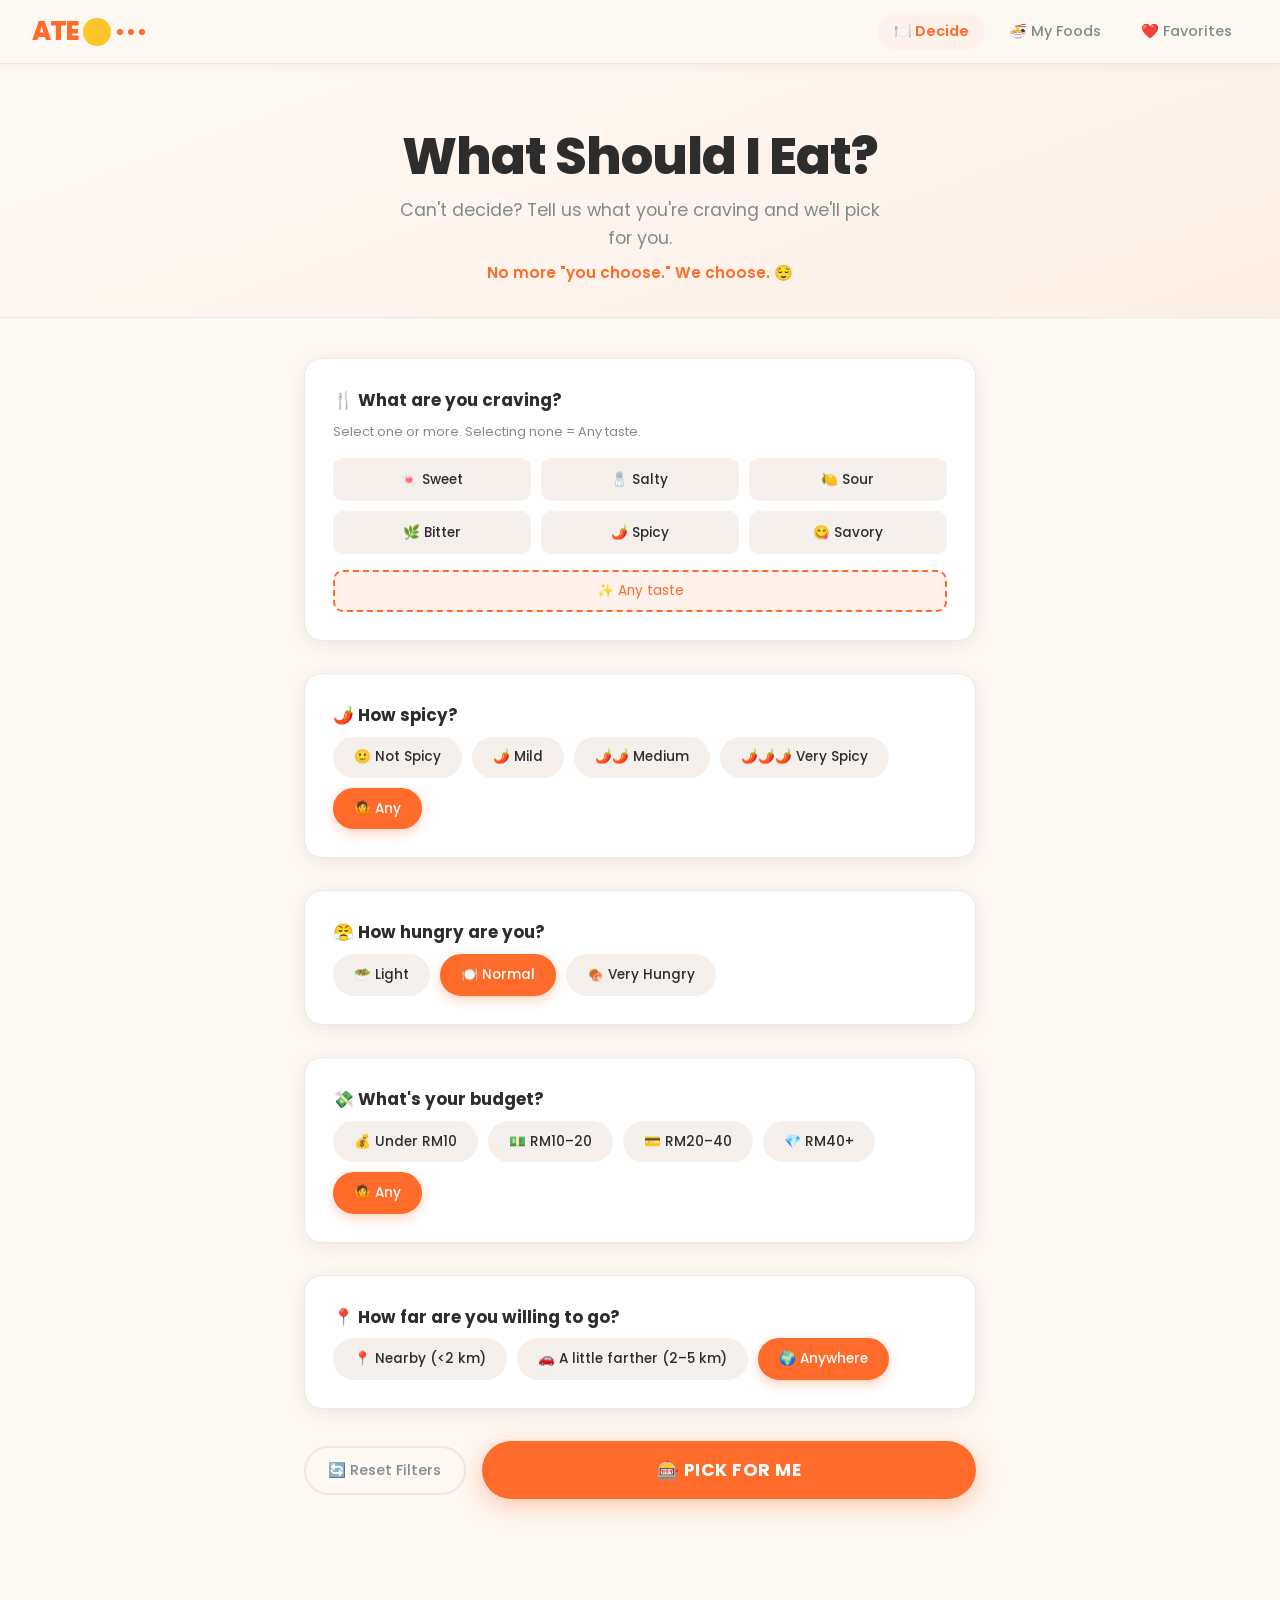
==== index.html @ 972c25b1 "Add files via upload" ====
<!DOCTYPE html>
<html lang="en">
<head>
  <meta charset="UTF-8" />
  <meta name="viewport" content="width=device-width, initial-scale=1.0" />
  <title>ATE — What Should I Eat?</title>
  <link rel="stylesheet" href="style.css" />
  <link rel="preconnect" href="https://fonts.googleapis.com" />
  <link href="https://fonts.googleapis.com/css2?family=Poppins:wght@400;500;600;700;800&display=swap" rel="stylesheet" />
</head>
<body>

  <!-- NAVIGATION -->
  <nav class="navbar">
    <div class="nav-brand">
      <span class="brand-ate">ATE</span>
      <div class="pacman-wrapper" aria-hidden="true">
        <div class="pacman"></div>
        <div class="pacman-dots">
          <span class="dot"></span>
          <span class="dot"></span>
          <span class="dot"></span>
        </div>
      </div>
    </div>
    <button class="hamburger" id="hamburger" aria-label="Toggle navigation" aria-expanded="false">
      <span></span><span></span><span></span>
    </button>
    <ul class="nav-links" id="navLinks">
      <li><a href="index.html" class="nav-link active">🍽️ Decide</a></li>
      <li><a href="foods.html" class="nav-link">🍜 My Foods</a></li>
      <li><a href="favorites.html" class="nav-link">❤️ Favorites</a></li>
    </ul>
  </nav>

  <!-- HERO -->
  <section class="hero">
    <div class="hero-content">
      <h1 class="hero-title">What Should I Eat?</h1>
      <p class="hero-subtitle">Can't decide? Tell us what you're craving and we'll pick for you.</p>
      <p class="hero-tagline">No more "you choose." We choose. 😌</p>
    </div>
  </section>

  <!-- PREFERENCES SECTION -->
  <main class="preferences-wrapper">
    <div class="preferences-container">

      <!-- TASTE -->
      <section class="pref-section" id="section-taste">
        <h2 class="pref-title">🍴 What are you craving?</h2>
        <p class="pref-hint">Select one or more. Selecting none = Any taste.</p>
        <div class="taste-grid">
          <button class="taste-btn" data-taste="sweet">🍬 Sweet</button>
          <button class="taste-btn" data-taste="salty">🧂 Salty</button>
          <button class="taste-btn" data-taste="sour">🍋 Sour</button>
          <button class="taste-btn" data-taste="bitter">🌿 Bitter</button>
          <button class="taste-btn" data-taste="spicy">🌶️ Spicy</button>
          <button class="taste-btn" data-taste="savory">😋 Savory</button>
        </div>
        <button class="any-btn active" id="anyTaste">✨ Any taste</button>
      </section>

      <!-- SPICINESS -->
      <section class="pref-section" id="section-spice">
        <h2 class="pref-title">🌶️ How spicy?</h2>
        <div class="option-group" id="spiceGroup">
          <button class="option-btn" data-value="not-spicy">🙂 Not Spicy</button>
          <button class="option-btn" data-value="mild">🌶️ Mild</button>
          <button class="option-btn" data-value="medium">🌶️🌶️ Medium</button>
          <button class="option-btn" data-value="very-spicy">🌶️🌶️🌶️ Very Spicy</button>
          <button class="option-btn active" data-value="any">🤷 Any</button>
        </div>
      </section>

      <!-- HUNGER -->
      <section class="pref-section" id="section-hunger">
        <h2 class="pref-title">😤 How hungry are you?</h2>
        <div class="option-group" id="hungerGroup">
          <button class="option-btn" data-value="light">🥗 Light</button>
          <button class="option-btn active" data-value="normal">🍽️ Normal</button>
          <button class="option-btn" data-value="heavy">🍖 Very Hungry</button>
        </div>
      </section>

      <!-- BUDGET -->
      <section class="pref-section" id="section-budget">
        <h2 class="pref-title">💸 What's your budget?</h2>
        <div class="option-group" id="budgetGroup">
          <button class="option-btn" data-value="under10">💰 Under RM10</button>
          <button class="option-btn" data-value="10to20">💵 RM10–20</button>
          <button class="option-btn" data-value="20to40">💳 RM20–40</button>
          <button class="option-btn" data-value="40plus">💎 RM40+</button>
          <button class="option-btn active" data-value="any">🤷 Any</button>
        </div>
      </section>

      <!-- DISTANCE -->
      <section class="pref-section" id="section-distance">
        <h2 class="pref-title">📍 How far are you willing to go?</h2>
        <div class="option-group" id="distanceGroup">
          <button class="option-btn" data-value="nearby">📍 Nearby (&lt;2 km)</button>
          <button class="option-btn" data-value="farther">🚗 A little farther (2–5 km)</button>
          <button class="option-btn active" data-value="anywhere">🌍 Anywhere</button>
        </div>
      </section>

      <!-- RESET + PICK BUTTONS -->
      <div class="action-row">
        <button class="reset-btn" id="resetFilters">🔄 Reset Filters</button>
        <button class="pick-btn" id="pickForMe">🎰 PICK FOR ME</button>
      </div>

    </div>
  </main>

  <!-- SLOT MACHINE OVERLAY -->
  <div class="slot-overlay" id="slotOverlay" aria-live="polite" aria-atomic="true">
    <div class="slot-box">
      <p class="slot-label">🎰 Finding your perfect meal...</p>
      <div class="slot-card" id="slotCard">
        <div class="slot-emoji" id="slotEmoji">🍽️</div>
        <div class="slot-name" id="slotName">Loading...</div>
      </div>
      <div class="slot-dots">
        <span></span><span></span><span></span>
      </div>
    </div>
  </div>

  <!-- RESULT SECTION -->
  <section class="result-section" id="resultSection" hidden>
    <div class="result-container">
      <div class="result-card" id="resultCard">
        <div class="result-confetti" id="confettiContainer"></div>
        <div class="result-emoji" id="resultEmoji">🍜</div>
        <h2 class="result-name" id="resultName">Ramen</h2>
        <div class="result-price" id="resultPrice">RM15</div>
        <div class="result-tags" id="resultTags"></div>
        <div class="result-taste-bars" id="resultTasteBars"></div>
        <p class="result-description" id="resultDescription"></p>
        <div class="result-actions">
          <button class="btn-try-again" id="tryAgain">🎰 Try Again</button>
          <button class="btn-favorite" id="saveToFav">❤️ Save to Favorites</button>
          <button class="btn-change-pref" id="changePreferences">↩️ Change Preferences</button>
        </div>
        <!-- Find Nearby CTA — shown after result -->
        <div class="find-nearby-cta" id="findNearbyCta">
          <div class="nearby-divider"></div>
          <p class="nearby-prompt">📍 Want to find it nearby?</p>
          <button class="btn-find-nearby" id="findNearbyBtn">
            🗺️ Find <span id="nearbyFoodName">this</span> Near Me
          </button>
        </div>
      </div>
    </div>
  </section>

  <!-- NEARBY MAP SECTION -->
  <section class="nearby-section" id="nearbySection" hidden>
    <div class="nearby-container">
      <div class="nearby-header">
        <div>
          <h2 class="nearby-title">📍 Nearby Results</h2>
          <p class="nearby-subtitle" id="nearbySubtitle">Finding restaurants near you...</p>
        </div>
        <div class="nearby-header-right">
          <button class="nearby-close-btn" id="nearbyClose" aria-label="Close map">✕ Close</button>
        </div>
      </div>

      <!-- Status / loading -->
      <div class="nearby-status" id="nearbyStatus">
        <div class="nearby-spinner"></div>
        <div>
          <div id="nearbyStatusText">Getting your location...</div>
          <p id="locationFallbackText" style="margin-top: 0.35rem; font-size: 0.8rem;" hidden>
            GPS not working? <a href="javascript:void(0)" onclick="startManualSearch()" style="color: var(--accent); font-weight: 600; text-decoration: underline;">Search manually →</a>
          </p>
        </div>
      </div>

      <!-- Google Maps Embed -->
      <iframe
        id="googleMap"
        class="leaflet-map-container"
        style="border:0; display:none; width:100%; border-radius: 16px;"
        allowfullscreen
        loading="lazy"
        referrerpolicy="no-referrer-when-downgrade"
        src="about:blank">
      </iframe>

      <!-- Action buttons below map -->
      <div id="nearbyMapActions" style="display:none; gap: 10px; margin-top: 12px; flex-wrap: wrap;">
        <a id="gmapsFullBtn" href="#" target="_blank" rel="noopener" class="nearby-directions-btn" style="
          display: inline-flex; align-items: center; gap: 6px;
          background: #1a73e8; color: white;
          padding: 10px 18px; border-radius: 50px;
          font-size: 0.85rem; font-weight: 600; text-decoration: none;
          box-shadow: 0 2px 8px rgba(26,115,232,0.3);
        ">🗺️ Open in Google Maps</a>
        <a id="wazeFullBtn" href="#" target="_blank" rel="noopener" class="nearby-directions-btn" style="
          display: inline-flex; align-items: center; gap: 6px;
          background: #33ccff; color: #1a1a1a;
          padding: 10px 18px; border-radius: 50px;
          font-size: 0.85rem; font-weight: 600; text-decoration: none;
          box-shadow: 0 2px 8px rgba(51,204,255,0.3);
        ">🚙 Navigate with Waze</a>
      </div>

    </div>
  </section>

  <!-- NO MATCH STATE -->
  <section class="no-match-section" id="noMatchSection" hidden>
    <div class="no-match-box">
      <div class="no-match-emoji">😭</div>
      <h2>We couldn't find a match.</h2>
      <p>Try relaxing your filters:</p>
      <ul class="no-match-tips">
        <li>Remove one taste preference</li>
        <li>Increase your budget</li>
        <li>Choose "Anywhere"</li>
        <li>Choose "Any" for spice</li>
      </ul>
      <button class="btn-relax" id="relaxFilters">🔄 Relax My Filters</button>
    </div>
  </section>

  <!-- TOAST CONTAINER -->
  <div class="toast-container" id="toastContainer" aria-live="polite"></div>

  <script src="foods.js"></script>
  <script src="script.js"></script>
  <script src="nearby.js"></script>
</body>
</html>
---- style.css ----
/* ============================================================
   ATE — What Should I Eat?
   style.css
   ============================================================ */

/* --- RESET & BASE --- */
*, *::before, *::after { box-sizing: border-box; margin: 0; padding: 0; }

:root {
  --bg:          #fdf8f2;
  --card:        #ffffff;
  --accent:      #ff6b2b;
  --accent-dark: #e55a1f;
  --accent-soft: #fff1eb;
  --yellow:      #ffc42a;
  --green:       #27ae60;
  --red:         #e74c3c;
  --text:        #2d2d2d;
  --muted:       #7f8c8d;
  --border:      #ede8e0;
  --shadow:      0 4px 20px rgba(0,0,0,.07);
  --shadow-lg:   0 8px 32px rgba(0,0,0,.12);
  --radius:      18px;
  --radius-sm:   10px;
  --font:        'Poppins', sans-serif;
  --transition:  .2s ease;
}

html { scroll-behavior: smooth; }

body {
  font-family: var(--font);
  background: var(--bg);
  color: var(--text);
  min-height: 100vh;
  line-height: 1.6;
}

a { text-decoration: none; color: inherit; }
button { cursor: pointer; font-family: var(--font); }
input, select, textarea { font-family: var(--font); }
img { max-width: 100%; display: block; }

/* ============================================================
   NAVBAR
   ============================================================ */
.navbar {
  position: sticky;
  top: 0;
  z-index: 100;
  display: flex;
  align-items: center;
  justify-content: space-between;
  padding: 0 2rem;
  height: 64px;
  background: rgba(253,248,242,.95);
  backdrop-filter: blur(10px);
  border-bottom: 1px solid var(--border);
  box-shadow: 0 2px 12px rgba(0,0,0,.05);
}

/* Brand + Pac-Man */
.nav-brand {
  display: flex;
  align-items: center;
  gap: 0;
  user-select: none;
}

.brand-ate {
  font-size: 1.6rem;
  font-weight: 800;
  color: var(--accent);
  letter-spacing: -1px;
}

/* Pac-Man eating "ATE" */
.pacman-wrapper {
  display: flex;
  align-items: center;
  margin-left: 4px;
}

.pacman {
  width: 28px;
  height: 28px;
  background: var(--yellow);
  border-radius: 50%;
  position: relative;
  animation: chomp .4s infinite;
}

.pacman::before,
.pacman::after {
  content: '';
  position: absolute;
  width: 0; height: 0;
  left: 50%; top: 50%;
  transform: translateX(-50%) translateY(-50%);
}

@keyframes chomp {
  0%   { clip-path: polygon(50% 50%, 100% 15%, 100% 0%, 0 0, 0 100%, 100% 100%, 100% 85%); }
  25%  { clip-path: polygon(50% 50%, 100% 30%, 100% 0%, 0 0, 0 100%, 100% 100%, 100% 70%); }
  50%  { clip-path: polygon(50% 50%, 100% 50%, 100% 0%, 0 0, 0 100%, 100% 100%, 100% 50%); }
  75%  { clip-path: polygon(50% 50%, 100% 30%, 100% 0%, 0 0, 0 100%, 100% 100%, 100% 70%); }
  100% { clip-path: polygon(50% 50%, 100% 15%, 100% 0%, 0 0, 0 100%, 100% 100%, 100% 85%); }
}

.pacman-dots {
  display: flex;
  align-items: center;
  gap: 5px;
  margin-left: 6px;
}

.dot {
  width: 6px; height: 6px;
  background: var(--accent);
  border-radius: 50%;
  animation: blink .4s infinite alternate;
}
.dot:nth-child(1) { animation-delay: 0s; }
.dot:nth-child(2) { animation-delay: .13s; }
.dot:nth-child(3) { animation-delay: .26s; }

@keyframes blink {
  to { opacity: 0; transform: scale(.5); }
}

/* Nav links */
.nav-links {
  display: flex;
  list-style: none;
  gap: .5rem;
}

.nav-link {
  display: flex;
  align-items: center;
  gap: 6px;
  padding: .45rem 1rem;
  border-radius: 50px;
  font-size: .9rem;
  font-weight: 500;
  color: var(--muted);
  transition: all var(--transition);
}

.nav-link:hover {
  color: var(--accent);
  background: var(--accent-soft);
}

.nav-link.active {
  color: var(--accent);
  background: var(--accent-soft);
  font-weight: 600;
}

/* Hamburger */
.hamburger {
  display: none;
  flex-direction: column;
  gap: 5px;
  background: none;
  border: none;
  padding: 4px;
}

.hamburger span {
  display: block;
  width: 24px; height: 2.5px;
  background: var(--text);
  border-radius: 2px;
  transition: all .3s;
}

/* ============================================================
   HERO
   ============================================================ */
.hero {
  text-align: center;
  padding: 4rem 2rem 2rem;
  background: linear-gradient(160deg, #fff9f5 0%, #fdf0e6 100%);
  border-bottom: 1px solid var(--border);
}

.hero-title {
  font-size: clamp(2rem, 5vw, 3.2rem);
  font-weight: 800;
  color: var(--text);
  letter-spacing: -1px;
  line-height: 1.1;
}

.hero-title span { color: var(--accent); }

.hero-subtitle {
  margin-top: .75rem;
  font-size: 1.1rem;
  color: var(--muted);
  max-width: 480px;
  margin-inline: auto;
}

.hero-tagline {
  margin-top: .5rem;
  font-size: .95rem;
  font-weight: 600;
  color: var(--accent);
}

/* ============================================================
   PREFERENCES
   ============================================================ */
.preferences-wrapper {
  max-width: 720px;
  margin: 2.5rem auto;
  padding: 0 1.5rem 4rem;
}

.preferences-container {
  display: flex;
  flex-direction: column;
  gap: 2rem;
}

.pref-section {
  background: var(--card);
  border-radius: var(--radius);
  padding: 1.75rem;
  box-shadow: var(--shadow);
  border: 1px solid var(--border);
  transition: box-shadow var(--transition);
}

.pref-section:hover { box-shadow: var(--shadow-lg); }

.pref-title {
  font-size: 1.05rem;
  font-weight: 700;
  margin-bottom: .5rem;
  color: var(--text);
}

.pref-hint {
  font-size: .8rem;
  color: var(--muted);
  margin-bottom: 1rem;
  display: block;
}

/* Taste Buttons Grid */
.taste-grid {
  display: grid;
  grid-template-columns: repeat(3, 1fr);
  gap: .6rem;
  margin-bottom: .75rem;
}

.taste-btn {
  padding: .6rem .8rem;
  background: #f5f0eb;
  border: 2px solid transparent;
  border-radius: var(--radius-sm);
  font-size: .85rem;
  font-weight: 500;
  color: var(--text);
  transition: all var(--transition);
}

.taste-btn:hover {
  background: var(--accent-soft);
  border-color: var(--accent);
  color: var(--accent);
  transform: translateY(-2px);
}

.taste-btn.selected {
  background: var(--accent);
  border-color: var(--accent);
  color: white;
  transform: translateY(-2px);
  box-shadow: 0 4px 12px rgba(255,107,43,.3);
}

.any-btn {
  width: 100%;
  padding: .55rem;
  background: transparent;
  border: 2px dashed var(--border);
  border-radius: var(--radius-sm);
  font-size: .85rem;
  color: var(--muted);
  transition: all var(--transition);
  margin-top: .25rem;
}

.any-btn:hover, .any-btn.active {
  border-color: var(--accent);
  color: var(--accent);
  background: var(--accent-soft);
}

/* Option Group (single-select) */
.option-group {
  display: flex;
  flex-wrap: wrap;
  gap: .6rem;
}

.option-btn {
  padding: .55rem 1.2rem;
  background: #f5f0eb;
  border: 2px solid transparent;
  border-radius: 50px;
  font-size: .85rem;
  font-weight: 500;
  color: var(--text);
  transition: all var(--transition);
}

.option-btn:hover {
  background: var(--accent-soft);
  border-color: var(--accent);
  color: var(--accent);
}

.option-btn.active {
  background: var(--accent);
  border-color: var(--accent);
  color: white;
  box-shadow: 0 4px 12px rgba(255,107,43,.3);
}

/* Action Row */
.action-row {
  display: flex;
  gap: 1rem;
  align-items: center;
  flex-wrap: wrap;
}

.reset-btn {
  padding: .75rem 1.4rem;
  background: transparent;
  border: 2px solid var(--border);
  border-radius: 50px;
  font-size: .9rem;
  color: var(--muted);
  transition: all var(--transition);
  font-weight: 500;
}

.reset-btn:hover {
  border-color: var(--accent);
  color: var(--accent);
  background: var(--accent-soft);
}

.pick-btn {
  flex: 1;
  padding: 1rem 2rem;
  background: var(--accent);
  border: none;
  border-radius: 50px;
  font-size: 1.1rem;
  font-weight: 700;
  color: white;
  letter-spacing: .5px;
  box-shadow: 0 6px 24px rgba(255,107,43,.35);
  transition: all var(--transition);
  position: relative;
  overflow: hidden;
}

.pick-btn::after {
  content: '';
  position: absolute;
  inset: 0;
  background: linear-gradient(90deg, transparent, rgba(255,255,255,.15), transparent);
  transform: translateX(-100%);
  transition: transform .5s;
}

.pick-btn:hover {
  background: var(--accent-dark);
  transform: translateY(-2px);
  box-shadow: 0 10px 30px rgba(255,107,43,.4);
}

.pick-btn:hover::after { transform: translateX(100%); }
.pick-btn:active { transform: translateY(0); }

/* ============================================================
   SLOT MACHINE OVERLAY
   ============================================================ */
.slot-overlay {
  position: fixed;
  inset: 0;
  background: rgba(0,0,0,.6);
  backdrop-filter: blur(6px);
  z-index: 200;
  display: none;
  align-items: center;
  justify-content: center;
}

.slot-overlay.visible { display: flex; }

.slot-box {
  background: white;
  border-radius: 24px;
  padding: 3rem 2.5rem;
  text-align: center;
  width: min(420px, 90vw);
  box-shadow: 0 24px 64px rgba(0,0,0,.25);
  animation: popIn .3s cubic-bezier(.34,1.56,.64,1);
}

@keyframes popIn {
  from { transform: scale(.7); opacity: 0; }
  to   { transform: scale(1); opacity: 1; }
}

.slot-label {
  font-size: .9rem;
  font-weight: 600;
  color: var(--muted);
  margin-bottom: 1.5rem;
  letter-spacing: .5px;
}

.slot-card {
  background: linear-gradient(135deg, var(--accent-soft), #fff);
  border: 3px solid var(--accent);
  border-radius: 20px;
  padding: 2rem 1.5rem;
  margin-bottom: 1.5rem;
  min-height: 140px;
  display: flex;
  flex-direction: column;
  align-items: center;
  justify-content: center;
  overflow: hidden;
  position: relative;
}

.slot-emoji {
  font-size: 3.5rem;
  line-height: 1;
  margin-bottom: .5rem;
  animation: spinCard .12s ease infinite;
}

.slot-name {
  font-size: 1.4rem;
  font-weight: 700;
  color: var(--text);
}

@keyframes spinCard {
  0%   { transform: translateY(0) rotateX(0deg); opacity: 1; }
  50%  { transform: translateY(-10px) rotateX(90deg); opacity: 0; }
  100% { transform: translateY(0) rotateX(0deg); opacity: 1; }
}

.slot-card.slowing .slot-emoji,
.slot-card.slowing .slot-name {
  animation-duration: .3s;
}

.slot-card.done .slot-emoji,
.slot-card.done .slot-name { animation: none; }

.slot-dots {
  display: flex;
  justify-content: center;
  gap: 8px;
}

.slot-dots span {
  width: 10px; height: 10px;
  background: var(--accent);
  border-radius: 50%;
  animation: dotBounce .6s infinite alternate;
}

.slot-dots span:nth-child(2) { animation-delay: .2s; }
.slot-dots span:nth-child(3) { animation-delay: .4s; }

@keyframes dotBounce {
  to { transform: translateY(-6px); opacity: .5; }
}

/* ============================================================
   RESULT SECTION
   ============================================================ */
.result-section {
  max-width: 540px;
  margin: 2.5rem auto 4rem;
  padding: 0 1.5rem;
}

.result-container {
  animation: popIn .5s cubic-bezier(.34,1.56,.64,1);
}

.result-card {
  background: white;
  border-radius: 28px;
  padding: 2.5rem 2rem;
  text-align: center;
  box-shadow: var(--shadow-lg);
  border: 2px solid var(--accent-soft);
  position: relative;
  overflow: hidden;
}

.result-confetti {
  position: absolute;
  top: 0; left: 0; right: 0;
  height: 100%;
  pointer-events: none;
  z-index: 0;
}

.confetti-piece {
  position: absolute;
  top: -10px;
  width: 8px; height: 8px;
  border-radius: 2px;
  animation: confettiFall linear forwards;
}

@keyframes confettiFall {
  to {
    transform: translateY(500px) rotate(720deg);
    opacity: 0;
  }
}

.result-emoji {
  font-size: 5rem;
  line-height: 1;
  margin-bottom: .5rem;
  position: relative;
  z-index: 1;
  animation: bounceIn .6s cubic-bezier(.34,1.56,.64,1) .1s both;
}

@keyframes bounceIn {
  from { transform: scale(0); }
  to   { transform: scale(1); }
}

.result-name {
  font-size: 2rem;
  font-weight: 800;
  color: var(--text);
  margin-bottom: .25rem;
  position: relative; z-index: 1;
}

.result-price {
  font-size: 1.3rem;
  font-weight: 700;
  color: var(--accent);
  margin-bottom: 1rem;
  position: relative; z-index: 1;
}

.result-tags {
  display: flex;
  flex-wrap: wrap;
  gap: .4rem;
  justify-content: center;
  margin-bottom: 1.2rem;
  position: relative; z-index: 1;
}

.tag {
  display: inline-flex;
  align-items: center;
  gap: 3px;
  padding: .3rem .75rem;
  border-radius: 50px;
  font-size: .78rem;
  font-weight: 600;
  background: #f5f0eb;
  color: var(--text);
}

.tag.spicy  { background: #fff0ee; color: #e74c3c; }
.tag.salty  { background: #eef6ff; color: #2980b9; }
.tag.sweet  { background: #fff9ee; color: #e67e22; }
.tag.sour   { background: #f0fff4; color: #27ae60; }
.tag.savory { background: #f5eeff; color: #8e44ad; }
.tag.heavy  { background: #fff5e0; color: #d35400; }
.tag.normal { background: #f0f4ff; color: #2c3e50; }
.tag.light  { background: #f0fff4; color: #27ae60; }
.tag.dist   { background: #edf9f0; color: #16a085; }

/* Taste Bars */
.result-taste-bars {
  margin: 1rem 0;
  position: relative; z-index: 1;
  text-align: left;
}

.taste-bar-row {
  display: flex;
  align-items: center;
  gap: .5rem;
  margin-bottom: .3rem;
  font-size: .78rem;
}

.taste-bar-label {
  width: 60px;
  color: var(--muted);
  flex-shrink: 0;
}

.taste-bar-track {
  flex: 1;
  height: 6px;
  background: #f0ebe3;
  border-radius: 3px;
  overflow: hidden;
}

.taste-bar-fill {
  height: 100%;
  border-radius: 3px;
  background: var(--accent);
  transition: width .8s ease;
}

.result-description {
  font-style: italic;
  color: var(--muted);
  font-size: .9rem;
  margin-bottom: 1.5rem;
  padding: .75rem 1rem;
  background: var(--bg);
  border-radius: var(--radius-sm);
  border-left: 3px solid var(--accent);
  position: relative; z-index: 1;
  text-align: left;
}

.result-actions {
  display: flex;
  flex-wrap: wrap;
  gap: .6rem;
  justify-content: center;
  position: relative; z-index: 1;
}

.btn-try-again {
  padding: .7rem 1.4rem;
  background: var(--accent);
  color: white;
  border: none;
  border-radius: 50px;
  font-size: .9rem;
  font-weight: 600;
  transition: all var(--transition);
  box-shadow: 0 4px 14px rgba(255,107,43,.3);
}

.btn-try-again:hover {
  background: var(--accent-dark);
  transform: translateY(-2px);
}

.btn-favorite {
  padding: .7rem 1.4rem;
  background: white;
  color: var(--red);
  border: 2px solid var(--red);
  border-radius: 50px;
  font-size: .9rem;
  font-weight: 600;
  transition: all var(--transition);
}

.btn-favorite:hover, .btn-favorite.favorited {
  background: var(--red);
  color: white;
}

.btn-change-pref {
  padding: .7rem 1.4rem;
  background: transparent;
  color: var(--muted);
  border: 2px solid var(--border);
  border-radius: 50px;
  font-size: .9rem;
  font-weight: 600;
  transition: all var(--transition);
}

.btn-change-pref:hover {
  border-color: var(--muted);
  color: var(--text);
}

/* ============================================================
   NO MATCH STATE
   ============================================================ */
.no-match-section {
  max-width: 420px;
  margin: 2.5rem auto 4rem;
  padding: 0 1.5rem;
}

.no-match-box {
  background: white;
  border-radius: 24px;
  padding: 2.5rem 2rem;
  text-align: center;
  box-shadow: var(--shadow);
  animation: popIn .4s cubic-bezier(.34,1.56,.64,1);
}

.no-match-emoji { font-size: 3.5rem; margin-bottom: 1rem; }
.no-match-box h2 { font-size: 1.3rem; font-weight: 700; margin-bottom: .5rem; }
.no-match-box p { color: var(--muted); margin-bottom: .75rem; }

.no-match-tips {
  list-style: none;
  margin: .75rem 0 1.5rem;
  text-align: left;
  background: var(--bg);
  border-radius: var(--radius-sm);
  padding: 1rem 1.25rem;
}

.no-match-tips li {
  font-size: .85rem;
  color: var(--text);
  padding: .25rem 0;
}

.no-match-tips li::before { content: '• '; color: var(--accent); }

.btn-relax {
  padding: .75rem 2rem;
  background: var(--accent);
  color: white;
  border: none;
  border-radius: 50px;
  font-size: .95rem;
  font-weight: 600;
  transition: all var(--transition);
  box-shadow: 0 4px 14px rgba(255,107,43,.3);
}

.btn-relax:hover { background: var(--accent-dark); transform: translateY(-2px); }

/* ============================================================
   PAGE HEADER (Foods / Favorites)
   ============================================================ */
.page-header {
  text-align: center;
  padding: 3rem 2rem 1.5rem;
  background: linear-gradient(160deg, #fff9f5 0%, #fdf0e6 100%);
  border-bottom: 1px solid var(--border);
}

.page-header h1 { font-size: 2rem; font-weight: 800; margin-bottom: .3rem; }
.page-header p { color: var(--muted); font-size: 1rem; margin-bottom: 1.25rem; }

.btn-add-food {
  display: inline-flex;
  align-items: center;
  gap: .3rem;
  padding: .7rem 1.6rem;
  background: var(--accent);
  color: white;
  border: none;
  border-radius: 50px;
  font-size: .95rem;
  font-weight: 600;
  transition: all var(--transition);
  box-shadow: 0 4px 16px rgba(255,107,43,.3);
  cursor: pointer;
}

.btn-add-food:hover { background: var(--accent-dark); transform: translateY(-2px); }

/* ============================================================
   FOODS CONTROLS
   ============================================================ */
.foods-controls {
  max-width: 1100px;
  margin: 1.5rem auto;
  padding: 0 1.5rem;
  display: flex;
  flex-direction: column;
  gap: .75rem;
}

.search-bar {
  position: relative;
}

.search-icon {
  position: absolute;
  left: 1rem;
  top: 50%;
  transform: translateY(-50%);
  font-size: 1rem;
}

.search-bar input {
  width: 100%;
  padding: .75rem 1rem .75rem 2.8rem;
  border: 2px solid var(--border);
  border-radius: 50px;
  font-size: .95rem;
  background: white;
  transition: border-color var(--transition);
  outline: none;
}

.search-bar input:focus { border-color: var(--accent); }

.filter-bar {
  display: flex;
  flex-wrap: wrap;
  gap: .6rem;
}

.filter-bar select {
  padding: .55rem 1rem;
  border: 2px solid var(--border);
  border-radius: 50px;
  font-size: .85rem;
  background: white;
  color: var(--text);
  outline: none;
  cursor: pointer;
  transition: border-color var(--transition);
}

.filter-bar select:focus { border-color: var(--accent); }

/* ============================================================
   FOOD CARDS GRID
   ============================================================ */
.foods-grid-wrapper {
  max-width: 1100px;
  margin: 0 auto;
  padding: 0 1.5rem 4rem;
}

.foods-grid {
  display: grid;
  grid-template-columns: repeat(auto-fill, minmax(260px, 1fr));
  gap: 1.25rem;
  margin-top: .5rem;
}

/* Single Food Card */
.food-card {
  background: var(--card);
  border-radius: var(--radius);
  box-shadow: var(--shadow);
  border: 1px solid var(--border);
  overflow: hidden;
  transition: transform var(--transition), box-shadow var(--transition);
  display: flex;
  flex-direction: column;
  animation: fadeSlideUp .35s ease both;
}

@keyframes fadeSlideUp {
  from { opacity: 0; transform: translateY(16px); }
  to   { opacity: 1; transform: translateY(0); }
}

.food-card:hover {
  transform: translateY(-5px);
  box-shadow: var(--shadow-lg);
}

.food-card-image {
  width: 100%;
  height: 160px;
  object-fit: cover;
  background: linear-gradient(135deg, var(--accent-soft), #fce8d5);
  display: flex;
  align-items: center;
  justify-content: center;
  font-size: 4.5rem;
  flex-shrink: 0;
}

.food-card-image img {
  width: 100%;
  height: 100%;
  object-fit: cover;
}

.food-card-body {
  padding: 1.1rem;
  flex: 1;
  display: flex;
  flex-direction: column;
  gap: .5rem;
}

.food-card-top {
  display: flex;
  justify-content: space-between;
  align-items: flex-start;
  gap: .5rem;
}

.food-card-name {
  font-size: 1.05rem;
  font-weight: 700;
  color: var(--text);
  line-height: 1.2;
}

.food-card-price {
  font-size: .95rem;
  font-weight: 700;
  color: var(--accent);
  white-space: nowrap;
}

.food-card-category {
  font-size: .75rem;
  color: var(--muted);
  text-transform: uppercase;
  letter-spacing: .5px;
  font-weight: 600;
}

.food-card-tags {
  display: flex;
  flex-wrap: wrap;
  gap: .3rem;
  margin: .2rem 0;
}

.food-card-meta {
  display: flex;
  gap: .75rem;
  font-size: .8rem;
  color: var(--muted);
  margin-top: auto;
  padding-top: .5rem;
  border-top: 1px solid var(--border);
  flex-wrap: wrap;
}

.food-card-meta span { display: flex; align-items: center; gap: 3px; }

/* Card Taste Mini Bars */
.card-taste-bars {
  display: flex;
  flex-direction: column;
  gap: .2rem;
}

.card-taste-row {
  display: flex;
  align-items: center;
  gap: .4rem;
  font-size: .7rem;
  color: var(--muted);
}

.card-taste-row .taste-bar-label { width: 45px; }

.card-taste-row .taste-bar-track { height: 4px; }

/* Card Actions (edit/delete/fav) */
.food-card-actions {
  display: flex;
  gap: .4rem;
  padding: .75rem 1.1rem;
  background: var(--bg);
  border-top: 1px solid var(--border);
}

.card-btn {
  flex: 1;
  padding: .45rem .6rem;
  border: 1.5px solid var(--border);
  border-radius: var(--radius-sm);
  background: white;
  font-size: .78rem;
  font-weight: 600;
  color: var(--muted);
  transition: all var(--transition);
}

.card-btn:hover { border-color: var(--accent); color: var(--accent); background: var(--accent-soft); }
.card-btn.edit-btn:hover { border-color: #2980b9; color: #2980b9; background: #eef6ff; }
.card-btn.delete-btn:hover { border-color: var(--red); color: var(--red); background: #fff0ee; }
.card-btn.fav-btn { font-size: .9rem; flex: 0; padding: .45rem .7rem; }
.card-btn.fav-btn.favorited { color: var(--red); border-color: var(--red); background: #fff0ee; }

/* ============================================================
   EMPTY STATE
   ============================================================ */
.empty-state {
  text-align: center;
  padding: 4rem 2rem;
  max-width: 380px;
  margin: 0 auto;
}

.empty-emoji { font-size: 4rem; margin-bottom: 1rem; }
.empty-state h2 { font-size: 1.3rem; font-weight: 700; margin-bottom: .5rem; }
.empty-state p { color: var(--muted); margin-bottom: 1.5rem; }

/* ============================================================
   MODAL
   ============================================================ */
.modal-overlay {
  position: fixed;
  inset: 0;
  background: rgba(0,0,0,.55);
  backdrop-filter: blur(4px);
  z-index: 300;
  display: flex;
  align-items: flex-start;
  justify-content: center;
  overflow-y: auto;
  padding: 2rem 1rem;
}

.modal-box {
  background: white;
  border-radius: 24px;
  width: min(560px, 100%);
  box-shadow: 0 24px 64px rgba(0,0,0,.2);
  animation: popIn .25s cubic-bezier(.34,1.56,.64,1);
  margin: auto;
}

.modal-confirm { max-width: 380px; padding: 2rem; }
.modal-confirm p { color: var(--muted); margin: .5rem 0 1.5rem; }

.modal-header {
  display: flex;
  justify-content: space-between;
  align-items: center;
  padding: 1.5rem 1.75rem 0;
  margin-bottom: 1.25rem;
}

.modal-header h2 { font-size: 1.2rem; font-weight: 700; }

.modal-close {
  background: #f5f0eb;
  border: none;
  width: 32px; height: 32px;
  border-radius: 50%;
  font-size: 1rem;
  color: var(--muted);
  transition: all var(--transition);
  display: flex;
  align-items: center;
  justify-content: center;
}

.modal-close:hover { background: #ffe0d5; color: var(--red); }

/* Form Styles */
#foodForm { padding: 0 1.75rem 1.75rem; }

.form-group {
  margin-bottom: 1rem;
}

.form-group label {
  display: block;
  font-size: .85rem;
  font-weight: 600;
  color: var(--text);
  margin-bottom: .35rem;
}

.required { color: var(--red); }

.form-group input,
.form-group select,
.form-group textarea {
  width: 100%;
  padding: .65rem .9rem;
  border: 2px solid var(--border);
  border-radius: var(--radius-sm);
  font-size: .9rem;
  color: var(--text);
  background: white;
  outline: none;
  transition: border-color var(--transition);
}

.form-group input:focus,
.form-group select:focus,
.form-group textarea:focus { border-color: var(--accent); }

.form-group textarea { resize: vertical; }

.form-row {
  display: grid;
  grid-template-columns: 1fr 1fr;
  gap: .75rem;
}

/* Taste Sliders */
.taste-sliders {
  background: var(--bg);
  border-radius: var(--radius-sm);
  padding: .75rem;
  display: flex;
  flex-direction: column;
  gap: .5rem;
}

.taste-slider-row {
  display: flex;
  align-items: center;
  gap: .5rem;
  font-size: .82rem;
}

.taste-slider-row span:first-child { width: 72px; flex-shrink: 0; }

.taste-slider-row input[type="range"] {
  flex: 1;
  padding: 0;
  border: none;
  height: 5px;
  cursor: pointer;
  accent-color: var(--accent);
}

.slider-val {
  width: 18px;
  font-weight: 700;
  font-size: .8rem;
  color: var(--accent);
  text-align: center;
}

.form-actions {
  display: flex;
  gap: .75rem;
  margin-top: 1.25rem;
  justify-content: flex-end;
}

.btn-cancel {
  padding: .65rem 1.4rem;
  background: transparent;
  border: 2px solid var(--border);
  border-radius: 50px;
  font-size: .9rem;
  font-weight: 600;
  color: var(--muted);
  transition: all var(--transition);
}

.btn-cancel:hover { border-color: var(--muted); color: var(--text); }

.btn-save {
  padding: .65rem 1.6rem;
  background: var(--accent);
  border: none;
  border-radius: 50px;
  font-size: .9rem;
  font-weight: 600;
  color: white;
  transition: all var(--transition);
  box-shadow: 0 4px 14px rgba(255,107,43,.3);
}

.btn-save:hover { background: var(--accent-dark); transform: translateY(-1px); }

.btn-delete-confirm {
  padding: .65rem 1.6rem;
  background: var(--red);
  border: none;
  border-radius: 50px;
  font-size: .9rem;
  font-weight: 600;
  color: white;
  transition: all var(--transition);
  box-shadow: 0 4px 14px rgba(231,76,60,.3);
}

.btn-delete-confirm:hover { background: #c0392b; transform: translateY(-1px); }

/* ============================================================
   TOAST NOTIFICATIONS
   ============================================================ */
.toast-container {
  position: fixed;
  bottom: 1.5rem;
  right: 1.5rem;
  z-index: 500;
  display: flex;
  flex-direction: column;
  gap: .5rem;
  max-width: 320px;
}

.toast {
  display: flex;
  align-items: center;
  gap: .6rem;
  padding: .8rem 1.1rem;
  background: var(--text);
  color: white;
  border-radius: var(--radius-sm);
  font-size: .875rem;
  font-weight: 500;
  box-shadow: 0 8px 24px rgba(0,0,0,.2);
  animation: toastSlide .3s ease;
  word-break: break-word;
}

.toast.success { background: var(--green); }
.toast.error   { background: var(--red); }
.toast.info    { background: #2980b9; }

@keyframes toastSlide {
  from { transform: translateX(120%); opacity: 0; }
  to   { transform: translateX(0); opacity: 1; }
}

.toast.hide {
  animation: toastHide .3s ease forwards;
}

@keyframes toastHide {
  to { transform: translateX(120%); opacity: 0; }
}

/* ============================================================
   UTILITIES
   ============================================================ */
[hidden] { display: none !important; }

/* ============================================================
   RESPONSIVE
   ============================================================ */
@media (max-width: 768px) {
  .navbar { padding: 0 1rem; }

  .hamburger { display: flex; }

  .nav-links {
    position: fixed;
    top: 64px;
    left: 0; right: 0;
    background: white;
    flex-direction: column;
    gap: 0;
    border-bottom: 1px solid var(--border);
    box-shadow: 0 8px 20px rgba(0,0,0,.08);
    transform: translateY(-10px);
    opacity: 0;
    pointer-events: none;
    transition: all .25s ease;
    z-index: 99;
  }

  .nav-links.open {
    transform: translateY(0);
    opacity: 1;
    pointer-events: auto;
  }

  .nav-links li { border-bottom: 1px solid var(--border); }

  .nav-link {
    padding: .9rem 1.5rem;
    border-radius: 0;
    width: 100%;
  }

  .hero { padding: 2.5rem 1.25rem 1.5rem; }

  .preferences-wrapper { padding: 0 1rem 3rem; margin-top: 1.5rem; }

  .pref-section { padding: 1.25rem; }

  .taste-grid { grid-template-columns: repeat(2, 1fr); }

  .action-row { flex-direction: column; }

  .pick-btn { width: 100%; text-align: center; }

  .result-section { padding: 0 1rem; }

  .result-card { padding: 2rem 1.25rem; }

  .result-actions { flex-direction: column; }

  .btn-try-again, .btn-favorite, .btn-change-pref { width: 100%; text-align: center; }

  .foods-controls { padding: 0 1rem; }

  .filter-bar select { font-size: .78rem; padding: .45rem .8rem; }

  .foods-grid-wrapper { padding: 0 1rem 3rem; }

  .foods-grid { grid-template-columns: 1fr; }

  .form-row { grid-template-columns: 1fr; }

  .modal-overlay { padding: 1rem; }

  .modal-header { padding: 1.25rem 1.25rem 0; }
  #foodForm { padding: 0 1.25rem 1.25rem; }

  .toast-container { left: 1rem; right: 1rem; max-width: 100%; bottom: 1rem; }
}

@media (max-width: 480px) {
  .brand-ate { font-size: 1.3rem; }
  .hero-title { font-size: 1.7rem; }
  .taste-grid { grid-template-columns: repeat(2, 1fr); }
  .option-group { gap: .4rem; }
  .option-btn { font-size: .8rem; padding: .45rem .9rem; }
  .slot-box { padding: 2rem 1.25px; }
}

/* ============================================================
   FIND NEARBY — CTA inside result card
   ============================================================ */
.find-nearby-cta {
  position: relative;
  z-index: 1;
  margin-top: 1.25rem;
}

.nearby-divider {
  height: 1px;
  background: var(--border);
  margin-bottom: 1rem;
}

.nearby-prompt {
  font-size: .85rem;
  color: var(--muted);
  margin-bottom: .6rem;
  font-weight: 500;
}

.btn-find-nearby {
  width: 100%;
  padding: .8rem 1.5rem;
  background: linear-gradient(135deg, #1a73e8, #0d5dbf);
  color: white;
  border: none;
  border-radius: 50px;
  font-size: .95rem;
  font-weight: 700;
  cursor: pointer;
  transition: all var(--transition);
  box-shadow: 0 4px 16px rgba(26,115,232,.3);
  letter-spacing: .2px;
}

.btn-find-nearby:hover {
  background: linear-gradient(135deg, #1565c0, #0d47a1);
  transform: translateY(-2px);
  box-shadow: 0 8px 20px rgba(26,115,232,.4);
}

/* ============================================================
   NEARBY SECTION — Map + Results
   ============================================================ */
.nearby-section {
  max-width: 720px;
  margin: 1.5rem auto 4rem;
  padding: 0 1.5rem;
  animation: fadeSlideUp .4s ease both;
}

.nearby-container {
  background: white;
  border-radius: var(--radius);
  box-shadow: var(--shadow-lg);
  border: 1px solid var(--border);
  overflow: hidden;
}

.nearby-header {
  display: flex;
  justify-content: space-between;
  align-items: center;
  padding: 1.5rem 1.75rem 1.25rem;
  border-bottom: 1px solid var(--border);
  background: linear-gradient(135deg, #f0f6ff, #fff);
}

.nearby-title {
  font-size: 1.1rem;
  font-weight: 700;
  color: var(--text);
  margin-bottom: .2rem;
}

.nearby-subtitle {
  font-size: .82rem;
  color: var(--muted);
}

.nearby-close-btn {
  padding: .45rem 1rem;
  background: transparent;
  border: 2px solid var(--border);
  border-radius: 50px;
  font-size: .8rem;
  color: var(--muted);
  cursor: pointer;
  transition: all var(--transition);
  white-space: nowrap;
}

.nearby-close-btn:hover {
  border-color: var(--red);
  color: var(--red);
  background: #fff0ee;
}

/* Status / loading spinner */
.nearby-status {
  display: flex;
  align-items: center;
  gap: .75rem;
  padding: 1.5rem 1.75rem;
  color: var(--muted);
  font-size: .9rem;
}

.nearby-spinner {
  width: 20px; height: 20px;
  border: 3px solid var(--border);
  border-top-color: #1a73e8;
  border-radius: 50%;
  animation: spin .7s linear infinite;
  flex-shrink: 0;
}

@keyframes spin { to { transform: rotate(360deg); } }

/* Leaflet Map */
.leaflet-map-container {
  width: 100%;
  height: 360px;
  z-index: 0;
}

/* Results list */
.nearby-results-list {
  padding: 1rem 1.25rem;
  display: flex;
  flex-direction: column;
  gap: .6rem;
  max-height: 340px;
  overflow-y: auto;
}

.nearby-result-item {
  display: flex;
  align-items: flex-start;
  gap: .75rem;
  padding: .8rem 1rem;
  border-radius: var(--radius-sm);
  background: var(--bg);
  border: 1px solid var(--border);
  transition: all var(--transition);
  cursor: pointer;
  text-decoration: none;
  color: inherit;
}

.nearby-result-item:hover {
  border-color: #1a73e8;
  background: #f0f6ff;
  transform: translateX(3px);
}

.nearby-result-icon {
  font-size: 1.4rem;
  flex-shrink: 0;
  margin-top: 1px;
}

.nearby-result-info { flex: 1; min-width: 0; }

.nearby-result-name {
  font-size: .9rem;
  font-weight: 600;
  color: var(--text);
  white-space: nowrap;
  overflow: hidden;
  text-overflow: ellipsis;
}

.nearby-result-meta {
  font-size: .76rem;
  color: var(--muted);
  margin-top: .15rem;
  display: flex;
  flex-wrap: wrap;
  gap: .4rem;
}

.nearby-result-badge {
  display: inline-block;
  padding: .1rem .5rem;
  background: #e8f0fe;
  color: #1a73e8;
  border-radius: 50px;
  font-size: .7rem;
  font-weight: 600;
}

.nearby-result-dist {
  color: #16a085;
  font-weight: 500;
}

.nearby-result-arrow {
  color: var(--muted);
  font-size: 1rem;
  flex-shrink: 0;
  margin-top: 2px;
}

/* No results state */
.nearby-no-results {
  padding: 2.5rem 1.75rem;
  text-align: center;
}

.nearby-no-results p { color: var(--muted); font-size: .9rem; margin-bottom: .3rem; }

.nearby-tip a {
  color: #1a73e8;
  font-weight: 600;
  text-decoration: underline;
}

/* Results count badge */
.nearby-count-badge {
  display: inline-block;
  padding: .2rem .7rem;
  background: #e8f0fe;
  color: #1a73e8;
  border-radius: 50px;
  font-size: .75rem;
  font-weight: 700;
  margin-left: .5rem;
  vertical-align: middle;
}

/* Leaflet popup custom style */
.nearby-popup-name {
  font-weight: 700;
  font-size: .9rem;
  font-family: 'Poppins', sans-serif;
  color: var(--text);
}

.nearby-popup-type {
  font-size: .75rem;
  color: var(--muted);
  margin-top: 2px;
}

.nearby-popup-link {
  display: inline-block;
  margin-top: 6px;
  font-size: .75rem;
  color: #1a73e8;
  font-weight: 600;
  text-decoration: none;
}

.nearby-popup-link:hover { text-decoration: underline; }

/* Green "Match" badge */
.nearby-match-badge {
  background: #d5f5e3 !important;
  color: #1e8449 !important;
  font-weight: 700;
}

/* Highlighted matched result row */
.nearby-result-match {
  border-color: #a9dfbf !important;
  background: #f0fff6 !important;
}

.nearby-result-match:hover {
  border-color: #27ae60 !important;
  background: #e8f8f0 !important;
}

/* Section labels ("✅ Likely serves..." / "🍴 Other nearby...") */
.nearby-list-section-label {
  font-size: .78rem;
  font-weight: 700;
  color: var(--muted);
  text-transform: uppercase;
  letter-spacing: .5px;
  padding: .4rem .25rem .2rem;
  margin-bottom: .2rem;
  display: flex;
  align-items: center;
  gap: .4rem;
}

/* Info bar when no exact match */
.nearby-no-exact-match {
  padding: .7rem 1rem;
  background: #fff9ee;
  border: 1px solid #fce9b0;
  border-radius: var(--radius-sm);
  font-size: .82rem;
  color: #7f6000;
  margin-bottom: .5rem;
}

.nearby-header-right {
  display: flex;
  align-items: center;
  gap: 1rem;
}

.radius-selector {
  display: flex;
  align-items: center;
  gap: 0.5rem;
  font-size: 0.85rem;
  color: var(--text);
  font-weight: 600;
}

.radius-selector select {
  padding: 0.35rem 0.75rem;
  border: 2px solid var(--border);
  border-radius: 50px;
  font-size: 0.8rem;
  background: white;
  color: var(--text);
  outline: none;
  cursor: pointer;
  transition: border-color var(--transition);
}

.radius-selector select:focus {
  border-color: #1a73e8;
}

@media (max-width: 768px) {
  .nearby-section { padding: 0 1rem; }
  .nearby-header { padding: 1.1rem 1.25rem; flex-wrap: wrap; gap: .75rem; }
  .nearby-header-right { width: 100%; justify-content: space-between; }
  .leaflet-map-container { height: 260px; }
  .nearby-results-list { max-height: 260px; }
}

/* Google Maps navigation button hovers */
.nearby-directions-btn:hover {
  background: #0d5dbf !important;
  transform: scale(1.1);
}

.waze-btn:hover {
  background: #0099cc !important;
}

.nearby-popup-gmaps-btn:hover {
  background: #0d5dbf !important;
}

.nearby-popup-waze-btn:hover {
  background: #0099cc !important;
}

/* Pulsing "you are here" dot animation */
@keyframes userPulse {
  0%   { transform: scale(1);   opacity: .6; }
  70%  { transform: scale(2.5); opacity: 0; }
  100% { transform: scale(2.5); opacity: 0; }
}
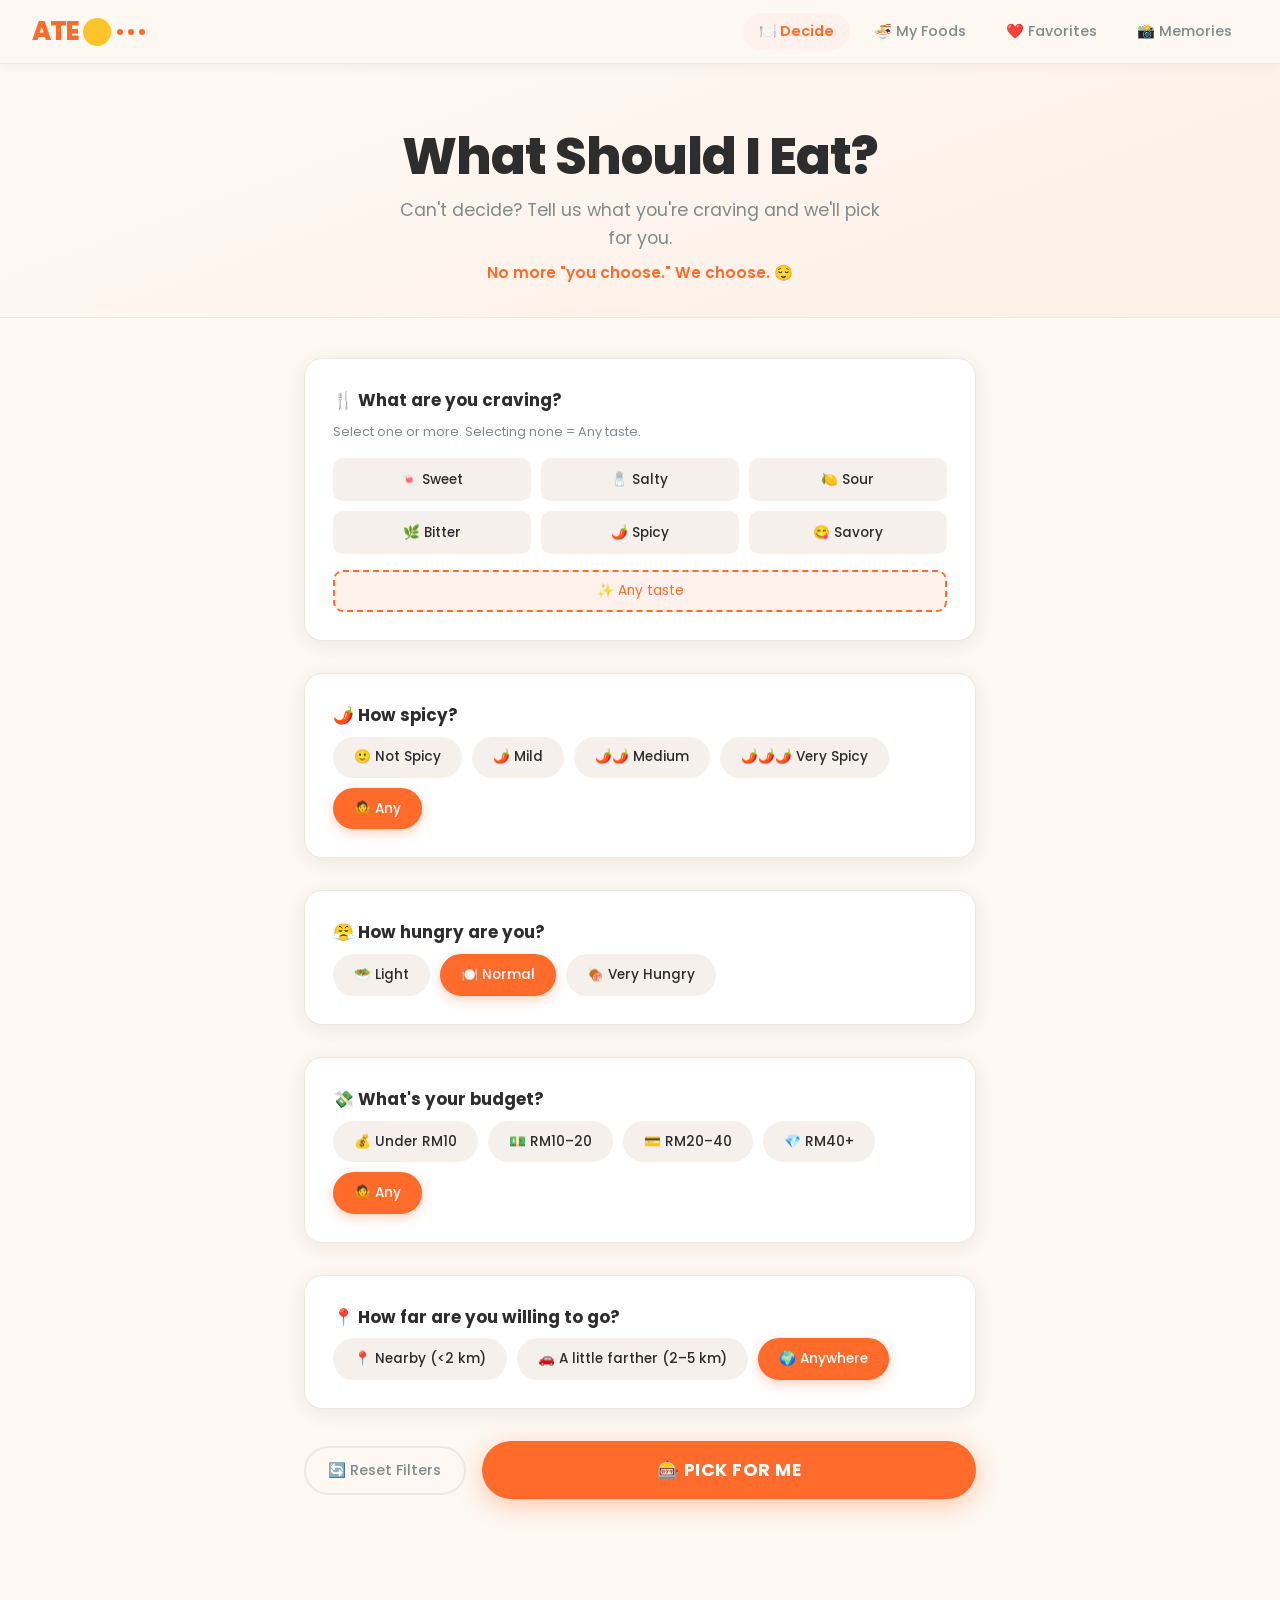
==== commit 489860c2: "Add files via upload" ====
--- a/index.html
+++ b/index.html
@@ -30,6 +30,7 @@
       <li><a href="index.html" class="nav-link active">🍽️ Decide</a></li>
       <li><a href="foods.html" class="nav-link">🍜 My Foods</a></li>
       <li><a href="favorites.html" class="nav-link">❤️ Favorites</a></li>
+      <li><a href="memories.html" class="nav-link">📸 Memories</a></li>
     </ul>
   </nav>
 
@@ -144,71 +145,15 @@
           <button class="btn-favorite" id="saveToFav">❤️ Save to Favorites</button>
           <button class="btn-change-pref" id="changePreferences">↩️ Change Preferences</button>
         </div>
-        <!-- Find Nearby CTA — shown after result -->
-        <div class="find-nearby-cta" id="findNearbyCta">
+        <!-- Memory CTA — shown after result -->
+        <div class="memory-cta" id="memoryCta">
           <div class="nearby-divider"></div>
-          <p class="nearby-prompt">📍 Want to find it nearby?</p>
-          <button class="btn-find-nearby" id="findNearbyBtn">
-            🗺️ Find <span id="nearbyFoodName">this</span> Near Me
+          <p class="nearby-prompt">📸 Wanna remember this moment?</p>
+          <button class="btn-save-memory" id="saveMemoryBtn">
+            📷 Save a Food Memory
           </button>
         </div>
       </div>
-    </div>
-  </section>
-
-  <!-- NEARBY MAP SECTION -->
-  <section class="nearby-section" id="nearbySection" hidden>
-    <div class="nearby-container">
-      <div class="nearby-header">
-        <div>
-          <h2 class="nearby-title">📍 Nearby Results</h2>
-          <p class="nearby-subtitle" id="nearbySubtitle">Finding restaurants near you...</p>
-        </div>
-        <div class="nearby-header-right">
-          <button class="nearby-close-btn" id="nearbyClose" aria-label="Close map">✕ Close</button>
-        </div>
-      </div>
-
-      <!-- Status / loading -->
-      <div class="nearby-status" id="nearbyStatus">
-        <div class="nearby-spinner"></div>
-        <div>
-          <div id="nearbyStatusText">Getting your location...</div>
-          <p id="locationFallbackText" style="margin-top: 0.35rem; font-size: 0.8rem;" hidden>
-            GPS not working? <a href="javascript:void(0)" onclick="startManualSearch()" style="color: var(--accent); font-weight: 600; text-decoration: underline;">Search manually →</a>
-          </p>
-        </div>
-      </div>
-
-      <!-- Google Maps Embed -->
-      <iframe
-        id="googleMap"
-        class="leaflet-map-container"
-        style="border:0; display:none; width:100%; border-radius: 16px;"
-        allowfullscreen
-        loading="lazy"
-        referrerpolicy="no-referrer-when-downgrade"
-        src="about:blank">
-      </iframe>
-
-      <!-- Action buttons below map -->
-      <div id="nearbyMapActions" style="display:none; gap: 10px; margin-top: 12px; flex-wrap: wrap;">
-        <a id="gmapsFullBtn" href="#" target="_blank" rel="noopener" class="nearby-directions-btn" style="
-          display: inline-flex; align-items: center; gap: 6px;
-          background: #1a73e8; color: white;
-          padding: 10px 18px; border-radius: 50px;
-          font-size: 0.85rem; font-weight: 600; text-decoration: none;
-          box-shadow: 0 2px 8px rgba(26,115,232,0.3);
-        ">🗺️ Open in Google Maps</a>
-        <a id="wazeFullBtn" href="#" target="_blank" rel="noopener" class="nearby-directions-btn" style="
-          display: inline-flex; align-items: center; gap: 6px;
-          background: #33ccff; color: #1a1a1a;
-          padding: 10px 18px; border-radius: 50px;
-          font-size: 0.85rem; font-weight: 600; text-decoration: none;
-          box-shadow: 0 2px 8px rgba(51,204,255,0.3);
-        ">🚙 Navigate with Waze</a>
-      </div>
-
     </div>
   </section>
 
@@ -233,7 +178,13 @@
 
   <script src="foods.js"></script>
   <script src="script.js"></script>
-  <script src="nearby.js"></script>
+  <script>
+    document.addEventListener('DOMContentLoaded', function() {
+      var btn = document.getElementById('saveMemoryBtn');
+      if (btn) btn.addEventListener('click', function() {
+        window.location.href = 'memories.html';
+      });
+    });
+  </script>
 </body>
 </html>
-
--- a/style.css
+++ b/style.css
@@ -1383,13 +1383,51 @@
 }
 
 /* ============================================================
-   NEARBY SECTION — Map + Results
+   NEARBY SECTION — Find It Near You
    ============================================================ */
 .nearby-section {
   max-width: 720px;
   margin: 1.5rem auto 4rem;
   padding: 0 1.5rem;
   animation: fadeSlideUp .4s ease both;
+}
+
+/* ── Find It app-link buttons ── */
+.find-it-btn {
+  display: flex;
+  flex-direction: column;
+  align-items: center;
+  justify-content: center;
+  gap: 4px;
+  padding: 18px 12px;
+  border-radius: 16px;
+  color: white;
+  text-decoration: none;
+  font-family: var(--font);
+  transition: transform .15s, box-shadow .15s, opacity .15s;
+  box-shadow: 0 4px 16px rgba(0,0,0,.15);
+  text-align: center;
+}
+.find-it-btn:hover {
+  transform: translateY(-3px);
+  box-shadow: 0 8px 24px rgba(0,0,0,.2);
+  opacity: 0.92;
+}
+.find-it-btn:active { transform: scale(.97); }
+.find-it-icon {
+  font-size: 1.8rem;
+  line-height: 1;
+  margin-bottom: 2px;
+}
+.find-it-label {
+  font-size: .9rem;
+  font-weight: 700;
+  letter-spacing: .01em;
+}
+.find-it-sub {
+  font-size: .72rem;
+  opacity: .85;
+  font-weight: 400;
 }
 
 .nearby-container {
@@ -1705,3 +1743,208 @@
 }
 
 
+
+
+/* ============================================================
+   FOOD MEMORIES - Polaroid Gallery
+   ============================================================ */
+
+.memories-page-header {
+  text-align: center;
+  padding: 3rem 1.5rem 1rem;
+}
+.memories-page-header h1 { font-size: 2rem; font-weight: 800; color: var(--text); margin-bottom: .3rem; }
+.memories-page-header p  { color: var(--muted); font-size: .95rem; }
+
+.btn-capture {
+  display: block;
+  margin: 1.5rem auto;
+  background: var(--accent);
+  color: white;
+  border: none;
+  border-radius: 50px;
+  padding: 14px 32px;
+  font-size: 1rem;
+  font-weight: 700;
+  font-family: var(--font);
+  cursor: pointer;
+  box-shadow: 0 4px 16px rgba(255,107,43,.35);
+  transition: transform .15s, box-shadow .15s;
+}
+.btn-capture:hover  { transform: translateY(-2px); box-shadow: 0 8px 24px rgba(255,107,43,.4); }
+.btn-capture:active { transform: scale(.97); }
+
+/* Gallery grid */
+.memories-gallery {
+  display: grid;
+  grid-template-columns: repeat(auto-fill, minmax(200px, 1fr));
+  gap: 2rem;
+  padding: 1rem 2rem 4rem;
+  max-width: 900px;
+  margin: 0 auto;
+}
+
+/* Polaroid card */
+.memory-card {
+  background: #fff;
+  padding: 10px 10px 42px;
+  border-radius: 4px;
+  box-shadow: 0 4px 16px rgba(0,0,0,.13), 0 1px 4px rgba(0,0,0,.07);
+  transition: transform .25s cubic-bezier(.34,1.56,.64,1), box-shadow .25s;
+  position: relative;
+}
+.memory-card:hover {
+  transform: rotate(0deg) scale(1.06) !important;
+  box-shadow: 0 12px 36px rgba(0,0,0,.2);
+  z-index: 10;
+}
+.memory-card .polaroid-img {
+  width: 100%;
+  aspect-ratio: 1;
+  object-fit: cover;
+  border-radius: 2px;
+  display: block;
+  background: var(--bg);
+}
+.memory-card .polaroid-body {
+  padding: 10px 4px 0;
+  text-align: center;
+}
+.memory-card .polaroid-food   { font-size: .95rem; font-weight: 700; color: var(--text); line-height: 1.2; }
+.memory-card .polaroid-date   { font-size: .72rem; color: var(--muted); margin-top: 2px; }
+.memory-card .polaroid-caption {
+  font-size: .75rem; color: #888; margin-top: 4px;
+  font-style: italic; overflow: hidden;
+  white-space: nowrap; text-overflow: ellipsis;
+}
+.memory-card .polaroid-match {
+  display: inline-block; font-size: .68rem; font-weight: 700;
+  border-radius: 50px; padding: 2px 8px; margin-top: 5px;
+}
+.polaroid-match.match   { background: #e6f9ee; color: #1a7a3e; }
+.polaroid-match.nomatch { background: #fde8ef; color: #c0185e; }
+
+/* Delete button (shown on hover) */
+.memory-delete-btn {
+  position: absolute; top: 6px; right: 6px;
+  background: rgba(255,255,255,.85);
+  border: none; border-radius: 50%;
+  width: 26px; height: 26px; font-size: .8rem;
+  cursor: pointer; display: none;
+  align-items: center; justify-content: center;
+  box-shadow: 0 1px 4px rgba(0,0,0,.18);
+  transition: background .15s;
+}
+.memory-card:hover .memory-delete-btn { display: flex; }
+.memory-delete-btn:hover { background: #ffe0e0; }
+
+/* Memory CTA on result card */
+.memory-cta { text-align: center; padding: .5rem 0 .25rem; }
+.btn-save-memory {
+  background: linear-gradient(135deg, #ff6b2b, #ff9a3c);
+  color: white; border: none; border-radius: 50px;
+  padding: 13px 28px; font-size: .95rem; font-weight: 700;
+  font-family: var(--font); cursor: pointer;
+  box-shadow: 0 4px 16px rgba(255,107,43,.3);
+  transition: transform .15s, box-shadow .15s;
+}
+.btn-save-memory:hover { transform: translateY(-2px); box-shadow: 0 8px 24px rgba(255,107,43,.4); }
+
+/* Modal overlay */
+.modal-overlay {
+  position: fixed; inset: 0; background: rgba(0,0,0,.55);
+  display: flex; align-items: center; justify-content: center;
+  z-index: 1000; padding: 1rem;
+}
+.modal-card {
+  background: var(--card); border-radius: 20px; padding: 2rem 1.75rem;
+  max-width: 400px; width: 100%; position: relative;
+  box-shadow: 0 20px 60px rgba(0,0,0,.25);
+  animation: popIn .3s cubic-bezier(.34,1.56,.64,1);
+  max-height: 90vh; overflow-y: auto;
+}
+@keyframes popIn {
+  from { opacity: 0; transform: scale(.85); }
+  to   { opacity: 1; transform: scale(1); }
+}
+.modal-close-btn {
+  position: absolute; top: 14px; right: 14px;
+  background: var(--bg); border: none; border-radius: 50%;
+  width: 32px; height: 32px; font-size: 1rem; cursor: pointer;
+  display: flex; align-items: center; justify-content: center;
+}
+.modal-food-tag {
+  display: inline-block; background: var(--accent-soft);
+  color: var(--accent); border-radius: 50px;
+  padding: 5px 14px; font-size: .82rem; font-weight: 700; margin-bottom: 1.2rem;
+}
+.photo-picker-btns { display: grid; grid-template-columns: 1fr 1fr; gap: 10px; margin-bottom: 1rem; }
+.btn-photo-pick {
+  background: var(--bg); border: 2px solid var(--border); border-radius: 12px;
+  padding: 16px 8px; font-size: .85rem; font-weight: 600;
+  font-family: var(--font); cursor: pointer;
+  transition: border-color .15s, background .15s;
+  display: flex; flex-direction: column; align-items: center; gap: 6px;
+}
+.btn-photo-pick:hover { border-color: var(--accent); background: var(--accent-soft); }
+.btn-photo-pick .pick-icon { font-size: 1.8rem; }
+#photoPreview { margin: .75rem 0; text-align: center; }
+#previewImg { max-width: 100%; border-radius: 12px; max-height: 200px; object-fit: cover; }
+#captionInput {
+  width: 100%; border: 2px solid var(--border); border-radius: 10px;
+  padding: 10px 14px; font-family: var(--font); font-size: .875rem;
+  background: var(--bg); margin-bottom: 1rem; box-sizing: border-box;
+  transition: border-color .15s;
+}
+#captionInput:focus { outline: none; border-color: var(--accent); }
+.btn-mem-save {
+  width: 100%; background: var(--accent); color: white; border: none;
+  border-radius: 12px; padding: 14px; font-size: 1rem; font-weight: 700;
+  font-family: var(--font); cursor: pointer; transition: background .15s, transform .15s;
+}
+.btn-mem-save:hover { background: var(--accent-dark); transform: translateY(-1px); }
+.btn-cancel-link {
+  display: block; text-align: center; margin-top: .75rem;
+  color: var(--muted); font-size: .82rem; cursor: pointer; text-decoration: underline;
+}
+
+/* Reaction card */
+.reaction-card { text-align: center; }
+.reaction-badge {
+  display: inline-block; font-size: .85rem; font-weight: 800;
+  border-radius: 50px; padding: 6px 18px; margin-bottom: 1rem; letter-spacing: .03em;
+}
+.reaction-badge.match   { background: #e6f9ee; color: #1a7a3e; }
+.reaction-badge.nomatch { background: #fde8ef; color: #c0185e; }
+.reaction-headline { font-size: 1.2rem; font-weight: 800; margin-bottom: .5rem; }
+.reaction-body { color: var(--muted); font-size: .9rem; margin-bottom: 1.5rem; line-height: 1.5; }
+.btn-close-reaction {
+  background: var(--accent); color: white; border: none; border-radius: 12px;
+  padding: 12px 28px; font-size: .95rem; font-weight: 700;
+  font-family: var(--font); cursor: pointer; transition: background .15s;
+}
+.btn-close-reaction:hover { background: var(--accent-dark); }
+.reaction-yes-no { display: flex; gap: 10px; margin-top: 1.25rem; }
+.reaction-yes-no button {
+  flex: 1; padding: 13px 8px; border: 2px solid var(--border);
+  border-radius: 12px; font-family: var(--font); font-size: .875rem;
+  font-weight: 600; background: var(--bg); cursor: pointer;
+  transition: border-color .15s, background .15s;
+}
+.reaction-yes-no button:hover { border-color: var(--accent); background: var(--accent-soft); }
+
+/* Empty state */
+.memory-empty { text-align: center; padding: 4rem 2rem; color: var(--muted); }
+.memory-empty .empty-emoji { font-size: 3.5rem; margin-bottom: 1rem; }
+.memory-empty h2 { font-size: 1.3rem; font-weight: 700; color: var(--text); margin-bottom: .4rem; }
+.memory-empty p  { font-size: .9rem; }
+
+/* Checking spinner */
+.checking-spinner {
+  width: 44px; height: 44px;
+  border: 4px solid var(--border);
+  border-top-color: var(--accent);
+  border-radius: 50%;
+  animation: spin 1s linear infinite;
+  margin: 0 auto 1rem;
+}
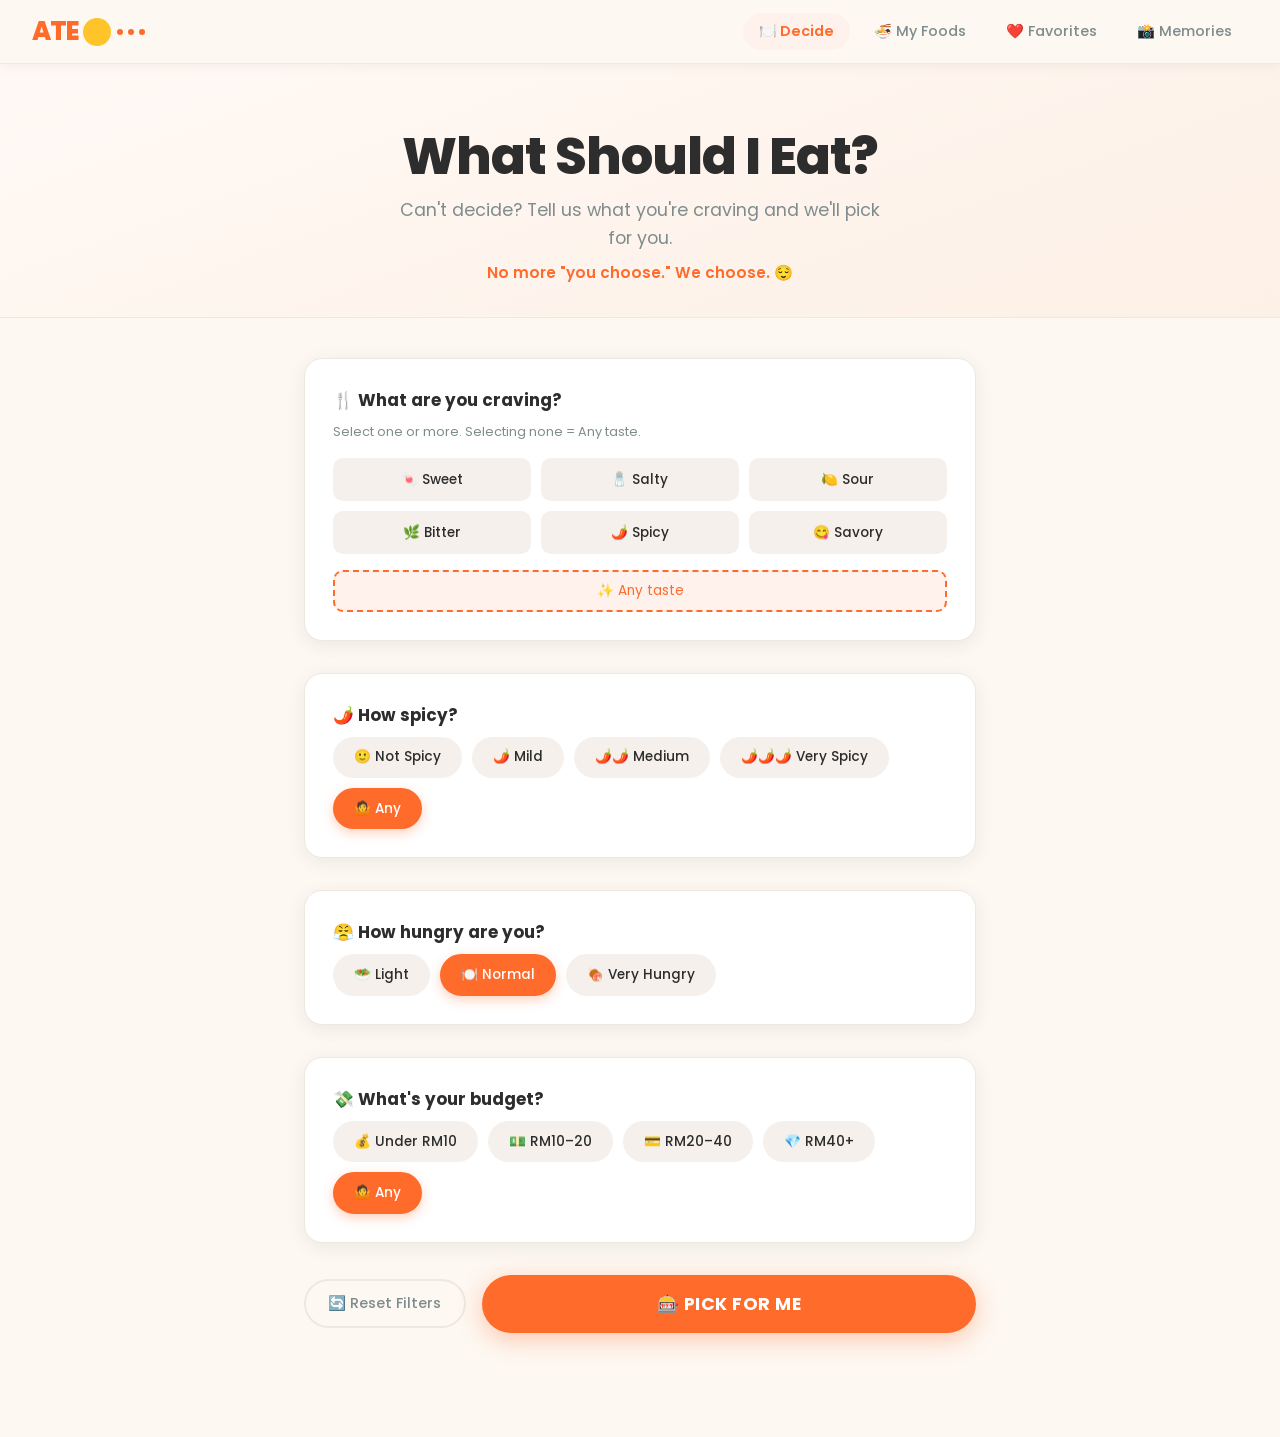
==== commit 71d5290a: "Add files via upload" ====
--- a/index.html
+++ b/index.html
@@ -96,15 +96,6 @@
         </div>
       </section>
 
-      <!-- DISTANCE -->
-      <section class="pref-section" id="section-distance">
-        <h2 class="pref-title">📍 How far are you willing to go?</h2>
-        <div class="option-group" id="distanceGroup">
-          <button class="option-btn" data-value="nearby">📍 Nearby (&lt;2 km)</button>
-          <button class="option-btn" data-value="farther">🚗 A little farther (2–5 km)</button>
-          <button class="option-btn active" data-value="anywhere">🌍 Anywhere</button>
-        </div>
-      </section>
 
       <!-- RESET + PICK BUTTONS -->
       <div class="action-row">
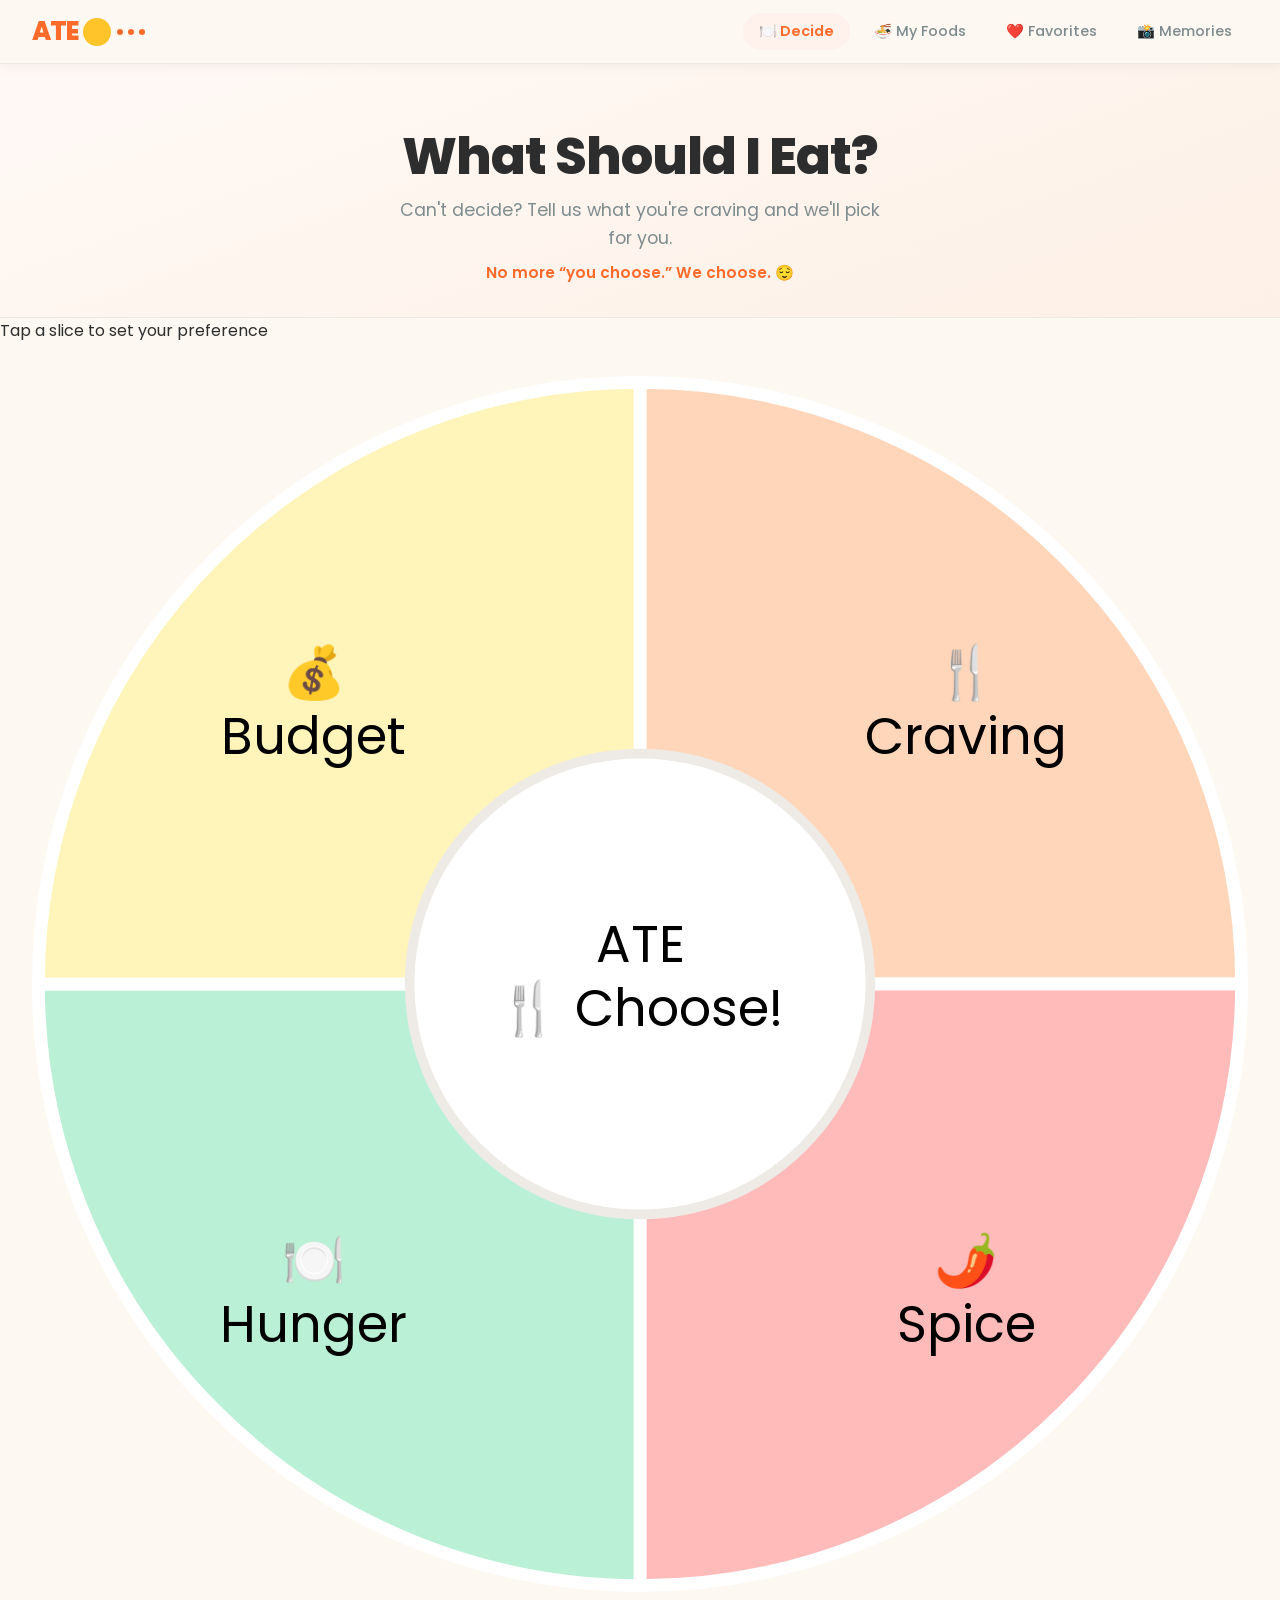
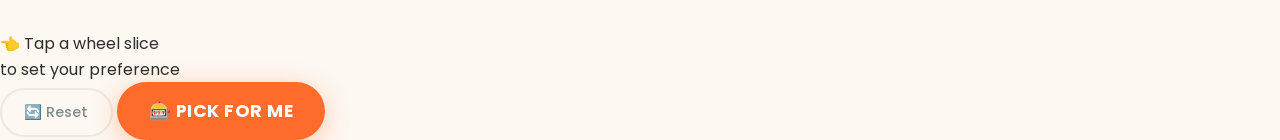
==== commit d4d8a0b3: "Update index.html" ====
--- a/index.html
+++ b/index.html
@@ -3,7 +3,7 @@
 <head>
   <meta charset="UTF-8" />
   <meta name="viewport" content="width=device-width, initial-scale=1.0" />
-  <title>ATE — What Should I Eat?</title>
+  <title>ATE &mdash; What Should I Eat?</title>
   <link rel="stylesheet" href="style.css" />
   <link rel="preconnect" href="https://fonts.googleapis.com" />
   <link href="https://fonts.googleapis.com/css2?family=Poppins:wght@400;500;600;700;800&display=swap" rel="stylesheet" />
@@ -27,10 +27,10 @@
       <span></span><span></span><span></span>
     </button>
     <ul class="nav-links" id="navLinks">
-      <li><a href="index.html" class="nav-link active">🍽️ Decide</a></li>
-      <li><a href="foods.html" class="nav-link">🍜 My Foods</a></li>
-      <li><a href="favorites.html" class="nav-link">❤️ Favorites</a></li>
-      <li><a href="memories.html" class="nav-link">📸 Memories</a></li>
+      <li><a href="index.html" class="nav-link active">&#127869;&#65039; Decide</a></li>
+      <li><a href="foods.html" class="nav-link">&#127836; My Foods</a></li>
+      <li><a href="favorites.html" class="nav-link">&#10084;&#65039; Favorites</a></li>
+      <li><a href="memories.html" class="nav-link">&#128248; Memories</a></li>
     </ul>
   </nav>
 
@@ -38,80 +38,145 @@
   <section class="hero">
     <div class="hero-content">
       <h1 class="hero-title">What Should I Eat?</h1>
-      <p class="hero-subtitle">Can't decide? Tell us what you're craving and we'll pick for you.</p>
-      <p class="hero-tagline">No more "you choose." We choose. 😌</p>
+      <p class="hero-subtitle">Can&apos;t decide? Tell us what you&apos;re craving and we&apos;ll pick for you.</p>
+      <p class="hero-tagline">No more &ldquo;you choose.&rdquo; We choose. &#128524;</p>
     </div>
   </section>
 
-  <!-- PREFERENCES SECTION -->
-  <main class="preferences-wrapper">
-    <div class="preferences-container">
-
-      <!-- TASTE -->
-      <section class="pref-section" id="section-taste">
-        <h2 class="pref-title">🍴 What are you craving?</h2>
-        <p class="pref-hint">Select one or more. Selecting none = Any taste.</p>
-        <div class="taste-grid">
-          <button class="taste-btn" data-taste="sweet">🍬 Sweet</button>
-          <button class="taste-btn" data-taste="salty">🧂 Salty</button>
-          <button class="taste-btn" data-taste="sour">🍋 Sour</button>
-          <button class="taste-btn" data-taste="bitter">🌿 Bitter</button>
-          <button class="taste-btn" data-taste="spicy">🌶️ Spicy</button>
-          <button class="taste-btn" data-taste="savory">😋 Savory</button>
-        </div>
-        <button class="any-btn active" id="anyTaste">✨ Any taste</button>
-      </section>
-
-      <!-- SPICINESS -->
-      <section class="pref-section" id="section-spice">
-        <h2 class="pref-title">🌶️ How spicy?</h2>
-        <div class="option-group" id="spiceGroup">
-          <button class="option-btn" data-value="not-spicy">🙂 Not Spicy</button>
-          <button class="option-btn" data-value="mild">🌶️ Mild</button>
-          <button class="option-btn" data-value="medium">🌶️🌶️ Medium</button>
-          <button class="option-btn" data-value="very-spicy">🌶️🌶️🌶️ Very Spicy</button>
-          <button class="option-btn active" data-value="any">🤷 Any</button>
-        </div>
-      </section>
-
-      <!-- HUNGER -->
-      <section class="pref-section" id="section-hunger">
-        <h2 class="pref-title">😤 How hungry are you?</h2>
-        <div class="option-group" id="hungerGroup">
-          <button class="option-btn" data-value="light">🥗 Light</button>
-          <button class="option-btn active" data-value="normal">🍽️ Normal</button>
-          <button class="option-btn" data-value="heavy">🍖 Very Hungry</button>
-        </div>
-      </section>
-
-      <!-- BUDGET -->
-      <section class="pref-section" id="section-budget">
-        <h2 class="pref-title">💸 What's your budget?</h2>
-        <div class="option-group" id="budgetGroup">
-          <button class="option-btn" data-value="under10">💰 Under RM10</button>
-          <button class="option-btn" data-value="10to20">💵 RM10–20</button>
-          <button class="option-btn" data-value="20to40">💳 RM20–40</button>
-          <button class="option-btn" data-value="40plus">💎 RM40+</button>
-          <button class="option-btn active" data-value="any">🤷 Any</button>
-        </div>
-      </section>
-
-
-      <!-- RESET + PICK BUTTONS -->
-      <div class="action-row">
-        <button class="reset-btn" id="resetFilters">🔄 Reset Filters</button>
-        <button class="pick-btn" id="pickForMe">🎰 PICK FOR ME</button>
-      </div>
-
+  <!-- PREFERENCE WHEEL SECTION -->
+  <main class="wheel-main" id="wheelMain">
+    <div class="wheel-layout">
+
+      <!-- LEFT: The Wheel -->
+      <div class="wheel-area">
+        <div class="wheel-hint">Tap a slice to set your preference</div>
+        <div class="pref-wheel-wrap" id="prefWheelWrap">
+          <svg class="pref-wheel-svg" id="prefWheelSvg" viewBox="0 0 400 400" xmlns="http://www.w3.org/2000/svg" aria-label="Preference wheel">
+
+            <!-- ── SLICE 1: CRAVING (top-right, 0-90deg) ── -->
+            <g class="wheel-slice-g" data-section="craving" tabindex="0" role="button" aria-label="Craving preference">
+              <path class="wheel-slice" id="slice-craving"
+                d="M200,200 L200,12 A188,188 0 0,1 388,200 Z"
+                fill="#FFD6BA" stroke="white" stroke-width="4"/>
+              <text class="wheel-emoji" x="302" y="108" text-anchor="middle">&#127860;</text>
+              <text class="wheel-label-txt" x="302" y="128" text-anchor="middle">Craving</text>
+              <text class="wheel-badge-txt" id="badge-craving" x="302" y="148" text-anchor="middle"></text>
+            </g>
+
+            <!-- ── SLICE 2: SPICE (bottom-right, 90-180deg) ── -->
+            <g class="wheel-slice-g" data-section="spice" tabindex="0" role="button" aria-label="Spice preference">
+              <path class="wheel-slice" id="slice-spice"
+                d="M200,200 L388,200 A188,188 0 0,1 200,388 Z"
+                fill="#FFBABA" stroke="white" stroke-width="4"/>
+              <text class="wheel-emoji" x="302" y="292" text-anchor="middle">&#127798;&#65039;</text>
+              <text class="wheel-label-txt" x="302" y="312" text-anchor="middle">Spice</text>
+              <text class="wheel-badge-txt" id="badge-spice" x="302" y="332" text-anchor="middle"></text>
+            </g>
+
+            <!-- ── SLICE 3: HUNGER (bottom-left, 180-270deg) ── -->
+            <g class="wheel-slice-g" data-section="hunger" tabindex="0" role="button" aria-label="Hunger preference">
+              <path class="wheel-slice" id="slice-hunger"
+                d="M200,200 L200,388 A188,188 0 0,1 12,200 Z"
+                fill="#BAF0D6" stroke="white" stroke-width="4"/>
+              <text class="wheel-emoji" x="98" y="292" text-anchor="middle">&#127869;&#65039;</text>
+              <text class="wheel-label-txt" x="98" y="312" text-anchor="middle">Hunger</text>
+              <text class="wheel-badge-txt" id="badge-hunger" x="98" y="332" text-anchor="middle"></text>
+            </g>
+
+            <!-- ── SLICE 4: BUDGET (top-left, 270-360deg) ── -->
+            <g class="wheel-slice-g" data-section="budget" tabindex="0" role="button" aria-label="Budget preference">
+              <path class="wheel-slice" id="slice-budget"
+                d="M200,200 L12,200 A188,188 0 0,1 200,12 Z"
+                fill="#FFF4BA" stroke="white" stroke-width="4"/>
+              <text class="wheel-emoji" x="98" y="108" text-anchor="middle">&#128176;</text>
+              <text class="wheel-label-txt" x="98" y="128" text-anchor="middle">Budget</text>
+              <text class="wheel-badge-txt" id="badge-budget" x="98" y="148" text-anchor="middle"></text>
+            </g>
+
+            <!-- Center hub -->
+            <circle cx="200" cy="200" r="72" fill="white" stroke="#eeebe6" stroke-width="3" class="wheel-hub"/>
+            <text x="200" y="193" text-anchor="middle" class="hub-ate">ATE</text>
+            <text x="200" y="213" text-anchor="middle" class="hub-sub" id="hubSub">&#127860; Choose!</text>
+
+          </svg>
+        </div>
+      </div>
+
+      <!-- RIGHT: Options Panel -->
+      <div class="wheel-panel-area" id="wheelPanelArea">
+
+        <!-- Default state -->
+        <div class="panel-default" id="panelDefault">
+          <p class="panel-default-msg">&#128072; Tap a wheel slice<br>to set your preference</p>
+        </div>
+
+        <!-- CRAVING panel -->
+        <div class="options-panel" id="panel-craving" hidden>
+          <h3 class="panel-title craving-color">&#127860; What are you craving?</h3>
+          <p class="panel-hint">Select one or more. None = Any taste.</p>
+          <div class="taste-grid">
+            <button class="taste-btn" data-taste="sweet">&#127852; Sweet</button>
+            <button class="taste-btn" data-taste="salty">&#129474; Salty</button>
+            <button class="taste-btn" data-taste="sour">&#127819; Sour</button>
+            <button class="taste-btn" data-taste="bitter">&#127807; Bitter</button>
+            <button class="taste-btn" data-taste="spicy">&#127798;&#65039; Spicy</button>
+            <button class="taste-btn" data-taste="savory">&#128523; Savory</button>
+          </div>
+          <button class="any-btn active" id="anyTaste">&#10024; Any taste</button>
+        </div>
+
+        <!-- SPICE panel -->
+        <div class="options-panel" id="panel-spice" hidden>
+          <h3 class="panel-title spice-color">&#127798;&#65039; How spicy?</h3>
+          <div class="option-group" id="spiceGroup">
+            <button class="option-btn" data-value="not-spicy">&#128578; Not Spicy</button>
+            <button class="option-btn" data-value="mild">&#127798;&#65039; Mild</button>
+            <button class="option-btn" data-value="medium">&#127798;&#65039;&#127798;&#65039; Medium</button>
+            <button class="option-btn" data-value="very-spicy">&#127798;&#65039;&#127798;&#65039;&#127798;&#65039; Very Spicy</button>
+            <button class="option-btn active" data-value="any">&#129335; Any</button>
+          </div>
+        </div>
+
+        <!-- HUNGER panel -->
+        <div class="options-panel" id="panel-hunger" hidden>
+          <h3 class="panel-title hunger-color">&#129293; How hungry are you?</h3>
+          <div class="option-group" id="hungerGroup">
+            <button class="option-btn" data-value="light">&#129367; Light</button>
+            <button class="option-btn active" data-value="normal">&#127869;&#65039; Normal</button>
+            <button class="option-btn" data-value="heavy">&#129390; Very Hungry</button>
+          </div>
+        </div>
+
+        <!-- BUDGET panel -->
+        <div class="options-panel" id="panel-budget" hidden>
+          <h3 class="panel-title budget-color">&#128176; What&apos;s your budget?</h3>
+          <div class="option-group" id="budgetGroup">
+            <button class="option-btn" data-value="under10">&#128176; Under RM10</button>
+            <button class="option-btn" data-value="10to20">&#128181; RM10&ndash;20</button>
+            <button class="option-btn" data-value="20to40">&#128179; RM20&ndash;40</button>
+            <button class="option-btn" data-value="40plus">&#128142; RM40+</button>
+            <button class="option-btn active" data-value="any">&#129335; Any</button>
+          </div>
+        </div>
+
+      </div>
+    </div>
+
+    <!-- Action row -->
+    <div class="wheel-action-row">
+      <button class="reset-btn" id="resetFilters">&#128260; Reset</button>
+      <button class="pick-btn" id="pickForMe">&#127920; PICK FOR ME</button>
     </div>
   </main>
 
   <!-- SLOT MACHINE OVERLAY -->
   <div class="slot-overlay" id="slotOverlay" aria-live="polite" aria-atomic="true">
+    <!-- Blurred wheel clone shown in background -->
+    <div class="slot-wheel-bg" id="slotWheelBg" aria-hidden="true"></div>
     <div class="slot-box">
-      <p class="slot-label">🎰 Finding your perfect meal...</p>
+      <p class="slot-label">&#127920; Finding your perfect meal...</p>
       <div class="slot-card" id="slotCard">
-        <div class="slot-emoji" id="slotEmoji">🍽️</div>
+        <div class="slot-emoji" id="slotEmoji">&#127869;&#65039;</div>
         <div class="slot-name" id="slotName">Loading...</div>
       </div>
       <div class="slot-dots">
@@ -125,23 +190,23 @@
     <div class="result-container">
       <div class="result-card" id="resultCard">
         <div class="result-confetti" id="confettiContainer"></div>
-        <div class="result-emoji" id="resultEmoji">🍜</div>
+        <div class="result-emoji" id="resultEmoji">&#127836;</div>
         <h2 class="result-name" id="resultName">Ramen</h2>
         <div class="result-price" id="resultPrice">RM15</div>
         <div class="result-tags" id="resultTags"></div>
         <div class="result-taste-bars" id="resultTasteBars"></div>
         <p class="result-description" id="resultDescription"></p>
         <div class="result-actions">
-          <button class="btn-try-again" id="tryAgain">🎰 Try Again</button>
-          <button class="btn-favorite" id="saveToFav">❤️ Save to Favorites</button>
-          <button class="btn-change-pref" id="changePreferences">↩️ Change Preferences</button>
-        </div>
-        <!-- Memory CTA — shown after result -->
+          <button class="btn-try-again" id="tryAgain">&#127920; Try Again</button>
+          <button class="btn-favorite" id="saveToFav">&#10084;&#65039; Save to Favorites</button>
+          <button class="btn-change-pref" id="changePreferences">&#8617;&#65039; Change Preferences</button>
+        </div>
+        <!-- Memory CTA -->
         <div class="memory-cta" id="memoryCta">
           <div class="nearby-divider"></div>
-          <p class="nearby-prompt">📸 Wanna remember this moment?</p>
+          <p class="nearby-prompt">&#128248; Wanna remember this moment?</p>
           <button class="btn-save-memory" id="saveMemoryBtn">
-            📷 Save a Food Memory
+            &#128247; Save a Food Memory
           </button>
         </div>
       </div>
@@ -151,24 +216,24 @@
   <!-- NO MATCH STATE -->
   <section class="no-match-section" id="noMatchSection" hidden>
     <div class="no-match-box">
-      <div class="no-match-emoji">😭</div>
-      <h2>We couldn't find a match.</h2>
+      <div class="no-match-emoji">&#128557;</div>
+      <h2>We couldn&apos;t find a match.</h2>
       <p>Try relaxing your filters:</p>
       <ul class="no-match-tips">
         <li>Remove one taste preference</li>
         <li>Increase your budget</li>
-        <li>Choose "Anywhere"</li>
-        <li>Choose "Any" for spice</li>
+        <li>Choose &ldquo;Any&rdquo; for spice</li>
       </ul>
-      <button class="btn-relax" id="relaxFilters">🔄 Relax My Filters</button>
+      <button class="btn-relax" id="relaxFilters">&#128260; Relax My Filters</button>
     </div>
   </section>
 
-  <!-- TOAST CONTAINER -->
+  <!-- TOAST -->
   <div class="toast-container" id="toastContainer" aria-live="polite"></div>
 
   <script src="foods.js"></script>
   <script src="script.js"></script>
+  <script src="wheel.js"></script>
   <script>
     document.addEventListener('DOMContentLoaded', function() {
       var btn = document.getElementById('saveMemoryBtn');
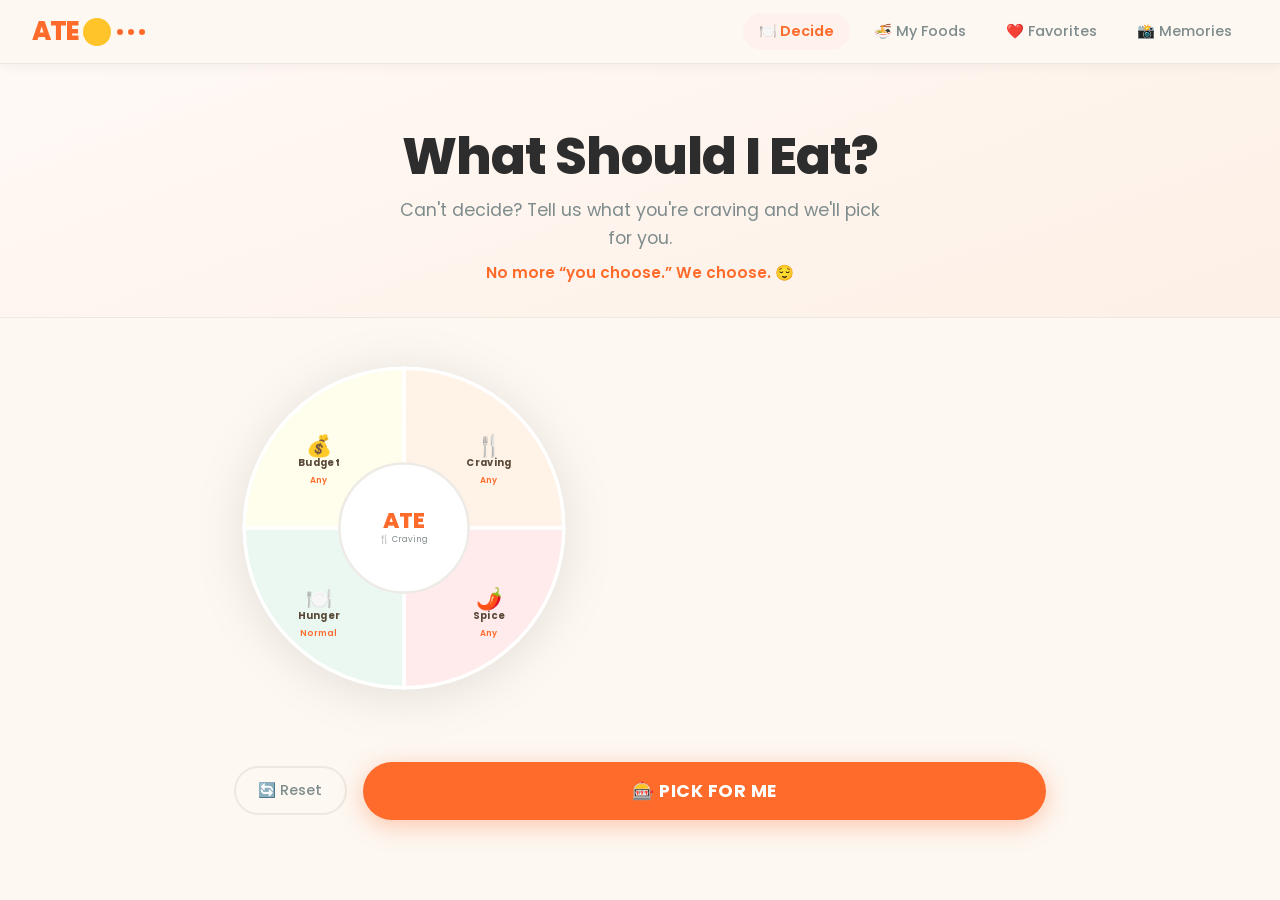
==== commit 61b726ed: "Update index.html" ====
--- a/index.html
+++ b/index.html
@@ -47,9 +47,8 @@
   <main class="wheel-main" id="wheelMain">
     <div class="wheel-layout">
 
-      <!-- LEFT: The Wheel -->
+      <!-- Centered SVG Wheel -->
       <div class="wheel-area">
-        <div class="wheel-hint">Tap a slice to set your preference</div>
         <div class="pref-wheel-wrap" id="prefWheelWrap">
           <svg class="pref-wheel-svg" id="prefWheelSvg" viewBox="0 0 400 400" xmlns="http://www.w3.org/2000/svg" aria-label="Preference wheel">
 
@@ -57,58 +56,53 @@
             <g class="wheel-slice-g" data-section="craving" tabindex="0" role="button" aria-label="Craving preference">
               <path class="wheel-slice" id="slice-craving"
                 d="M200,200 L200,12 A188,188 0 0,1 388,200 Z"
-                fill="#FFD6BA" stroke="white" stroke-width="4"/>
-              <text class="wheel-emoji" x="302" y="108" text-anchor="middle">&#127860;</text>
-              <text class="wheel-label-txt" x="302" y="128" text-anchor="middle">Craving</text>
-              <text class="wheel-badge-txt" id="badge-craving" x="302" y="148" text-anchor="middle"></text>
+                fill="#FFF2E6" stroke="white" stroke-width="4"/>
+              <text class="wheel-emoji" x="300" y="105" text-anchor="middle">&#127860;</text>
+              <text class="wheel-label-txt" x="300" y="127" text-anchor="middle">Craving</text>
+              <text class="wheel-badge-txt" id="badge-craving" x="300" y="147" text-anchor="middle"></text>
             </g>
 
             <!-- ── SLICE 2: SPICE (bottom-right, 90-180deg) ── -->
             <g class="wheel-slice-g" data-section="spice" tabindex="0" role="button" aria-label="Spice preference">
               <path class="wheel-slice" id="slice-spice"
                 d="M200,200 L388,200 A188,188 0 0,1 200,388 Z"
-                fill="#FFBABA" stroke="white" stroke-width="4"/>
-              <text class="wheel-emoji" x="302" y="292" text-anchor="middle">&#127798;&#65039;</text>
-              <text class="wheel-label-txt" x="302" y="312" text-anchor="middle">Spice</text>
-              <text class="wheel-badge-txt" id="badge-spice" x="302" y="332" text-anchor="middle"></text>
+                fill="#FFEBEB" stroke="white" stroke-width="4"/>
+              <text class="wheel-emoji" x="300" y="285" text-anchor="middle">&#127798;&#65039;</text>
+              <text class="wheel-label-txt" x="300" y="307" text-anchor="middle">Spice</text>
+              <text class="wheel-badge-txt" id="badge-spice" x="300" y="327" text-anchor="middle"></text>
             </g>
 
             <!-- ── SLICE 3: HUNGER (bottom-left, 180-270deg) ── -->
             <g class="wheel-slice-g" data-section="hunger" tabindex="0" role="button" aria-label="Hunger preference">
               <path class="wheel-slice" id="slice-hunger"
                 d="M200,200 L200,388 A188,188 0 0,1 12,200 Z"
-                fill="#BAF0D6" stroke="white" stroke-width="4"/>
-              <text class="wheel-emoji" x="98" y="292" text-anchor="middle">&#127869;&#65039;</text>
-              <text class="wheel-label-txt" x="98" y="312" text-anchor="middle">Hunger</text>
-              <text class="wheel-badge-txt" id="badge-hunger" x="98" y="332" text-anchor="middle"></text>
+                fill="#EBF8F2" stroke="white" stroke-width="4"/>
+              <text class="wheel-emoji" x="100" y="285" text-anchor="middle">&#127869;&#65039;</text>
+              <text class="wheel-label-txt" x="100" y="307" text-anchor="middle">Hunger</text>
+              <text class="wheel-badge-txt" id="badge-hunger" x="100" y="327" text-anchor="middle"></text>
             </g>
 
             <!-- ── SLICE 4: BUDGET (top-left, 270-360deg) ── -->
             <g class="wheel-slice-g" data-section="budget" tabindex="0" role="button" aria-label="Budget preference">
               <path class="wheel-slice" id="slice-budget"
                 d="M200,200 L12,200 A188,188 0 0,1 200,12 Z"
-                fill="#FFF4BA" stroke="white" stroke-width="4"/>
-              <text class="wheel-emoji" x="98" y="108" text-anchor="middle">&#128176;</text>
-              <text class="wheel-label-txt" x="98" y="128" text-anchor="middle">Budget</text>
-              <text class="wheel-badge-txt" id="badge-budget" x="98" y="148" text-anchor="middle"></text>
-            </g>
-
-            <!-- Center hub -->
-            <circle cx="200" cy="200" r="72" fill="white" stroke="#eeebe6" stroke-width="3" class="wheel-hub"/>
+                fill="#FFFDEB" stroke="white" stroke-width="4"/>
+              <text class="wheel-emoji" x="100" y="105" text-anchor="middle">&#128176;</text>
+              <text class="wheel-label-txt" x="100" y="127" text-anchor="middle">Budget</text>
+              <text class="wheel-badge-txt" id="badge-budget" x="100" y="147" text-anchor="middle"></text>
+            </g>
+
+            <!-- Cute center hub -->
+            <circle cx="200" cy="200" r="76" fill="white" stroke="#eeebe6" stroke-width="3" class="wheel-hub"/>
             <text x="200" y="193" text-anchor="middle" class="hub-ate">ATE</text>
-            <text x="200" y="213" text-anchor="middle" class="hub-sub" id="hubSub">&#127860; Choose!</text>
+            <text x="200" y="214" text-anchor="middle" class="hub-sub" id="hubSub">&#127860; Craving</text>
 
           </svg>
         </div>
       </div>
 
-      <!-- RIGHT: Options Panel -->
+      <!-- Centered Options Panel below the Wheel -->
       <div class="wheel-panel-area" id="wheelPanelArea">
-
-        <!-- Default state -->
-        <div class="panel-default" id="panelDefault">
-          <p class="panel-default-msg">&#128072; Tap a wheel slice<br>to set your preference</p>
-        </div>
 
         <!-- CRAVING panel -->
         <div class="options-panel" id="panel-craving" hidden>
@@ -139,7 +133,7 @@
 
         <!-- HUNGER panel -->
         <div class="options-panel" id="panel-hunger" hidden>
-          <h3 class="panel-title hunger-color">&#129293; How hungry are you?</h3>
+          <h3 class="panel-title hunger-color">&#127869;&#65039; How hungry are you?</h3>
           <div class="option-group" id="hungerGroup">
             <button class="option-btn" data-value="light">&#129367; Light</button>
             <button class="option-btn active" data-value="normal">&#127869;&#65039; Normal</button>
@@ -162,7 +156,7 @@
       </div>
     </div>
 
-    <!-- Action row -->
+    <!-- Centered Action buttons -->
     <div class="wheel-action-row">
       <button class="reset-btn" id="resetFilters">&#128260; Reset</button>
       <button class="pick-btn" id="pickForMe">&#127920; PICK FOR ME</button>
@@ -171,7 +165,6 @@
 
   <!-- SLOT MACHINE OVERLAY -->
   <div class="slot-overlay" id="slotOverlay" aria-live="polite" aria-atomic="true">
-    <!-- Blurred wheel clone shown in background -->
     <div class="slot-wheel-bg" id="slotWheelBg" aria-hidden="true"></div>
     <div class="slot-box">
       <p class="slot-label">&#127920; Finding your perfect meal...</p>
@@ -228,7 +221,7 @@
     </div>
   </section>
 
-  <!-- TOAST -->
+  <!-- TOAST CONTAINER -->
   <div class="toast-container" id="toastContainer" aria-live="polite"></div>
 
   <script src="foods.js"></script>
--- a/style.css
+++ b/style.css
@@ -1,1748 +1,1748 @@
-/* ============================================================
-   ATE — What Should I Eat?
-   style.css
-   ============================================================ */
-
-/* --- RESET & BASE --- */
-*, *::before, *::after { box-sizing: border-box; margin: 0; padding: 0; }
-
-:root {
-  --bg:          #fdf8f2;
-  --card:        #ffffff;
-  --accent:      #ff6b2b;
-  --accent-dark: #e55a1f;
-  --accent-soft: #fff1eb;
-  --yellow:      #ffc42a;
-  --green:       #27ae60;
-  --red:         #e74c3c;
-  --text:        #2d2d2d;
-  --muted:       #7f8c8d;
-  --border:      #ede8e0;
-  --shadow:      0 4px 20px rgba(0,0,0,.07);
-  --shadow-lg:   0 8px 32px rgba(0,0,0,.12);
-  --radius:      18px;
-  --radius-sm:   10px;
-  --font:        'Poppins', sans-serif;
-  --transition:  .2s ease;
-}
-
-html { scroll-behavior: smooth; }
-
-body {
-  font-family: var(--font);
-  background: var(--bg);
-  color: var(--text);
-  min-height: 100vh;
-  line-height: 1.6;
-}
-
-a { text-decoration: none; color: inherit; }
-button { cursor: pointer; font-family: var(--font); }
-input, select, textarea { font-family: var(--font); }
-img { max-width: 100%; display: block; }
-
-/* ============================================================
-   NAVBAR
-   ============================================================ */
-.navbar {
-  position: sticky;
-  top: 0;
-  z-index: 100;
-  display: flex;
-  align-items: center;
-  justify-content: space-between;
-  padding: 0 2rem;
-  height: 64px;
-  background: rgba(253,248,242,.95);
-  backdrop-filter: blur(10px);
-  border-bottom: 1px solid var(--border);
-  box-shadow: 0 2px 12px rgba(0,0,0,.05);
-}
-
-/* Brand + Pac-Man */
-.nav-brand {
-  display: flex;
-  align-items: center;
-  gap: 0;
-  user-select: none;
-}
-
-.brand-ate {
-  font-size: 1.6rem;
-  font-weight: 800;
-  color: var(--accent);
-  letter-spacing: -1px;
-}
-
-/* Pac-Man eating "ATE" */
-.pacman-wrapper {
-  display: flex;
-  align-items: center;
-  margin-left: 4px;
-}
-
-.pacman {
-  width: 28px;
-  height: 28px;
-  background: var(--yellow);
-  border-radius: 50%;
-  position: relative;
-  animation: chomp .4s infinite;
-}
-
-.pacman::before,
-.pacman::after {
-  content: '';
-  position: absolute;
-  width: 0; height: 0;
-  left: 50%; top: 50%;
-  transform: translateX(-50%) translateY(-50%);
-}
-
-@keyframes chomp {
-  0%   { clip-path: polygon(50% 50%, 100% 15%, 100% 0%, 0 0, 0 100%, 100% 100%, 100% 85%); }
-  25%  { clip-path: polygon(50% 50%, 100% 30%, 100% 0%, 0 0, 0 100%, 100% 100%, 100% 70%); }
-  50%  { clip-path: polygon(50% 50%, 100% 50%, 100% 0%, 0 0, 0 100%, 100% 100%, 100% 50%); }
-  75%  { clip-path: polygon(50% 50%, 100% 30%, 100% 0%, 0 0, 0 100%, 100% 100%, 100% 70%); }
-  100% { clip-path: polygon(50% 50%, 100% 15%, 100% 0%, 0 0, 0 100%, 100% 100%, 100% 85%); }
-}
-
-.pacman-dots {
-  display: flex;
-  align-items: center;
-  gap: 5px;
-  margin-left: 6px;
-}
-
-.dot {
-  width: 6px; height: 6px;
-  background: var(--accent);
-  border-radius: 50%;
-  animation: blink .4s infinite alternate;
-}
-.dot:nth-child(1) { animation-delay: 0s; }
-.dot:nth-child(2) { animation-delay: .13s; }
-.dot:nth-child(3) { animation-delay: .26s; }
-
-@keyframes blink {
-  to { opacity: 0; transform: scale(.5); }
-}
-
-/* Nav links */
-.nav-links {
-  display: flex;
-  list-style: none;
-  gap: .5rem;
-}
-
-.nav-link {
-  display: flex;
-  align-items: center;
-  gap: 6px;
-  padding: .45rem 1rem;
-  border-radius: 50px;
-  font-size: .9rem;
-  font-weight: 500;
-  color: var(--muted);
-  transition: all var(--transition);
-}
-
-.nav-link:hover {
-  color: var(--accent);
-  background: var(--accent-soft);
-}
-
-.nav-link.active {
-  color: var(--accent);
-  background: var(--accent-soft);
-  font-weight: 600;
-}
-
-/* Hamburger */
-.hamburger {
-  display: none;
-  flex-direction: column;
-  gap: 5px;
-  background: none;
-  border: none;
-  padding: 4px;
-}
-
-.hamburger span {
-  display: block;
-  width: 24px; height: 2.5px;
-  background: var(--text);
-  border-radius: 2px;
-  transition: all .3s;
-}
-
-/* ============================================================
-   HERO
-   ============================================================ */
-.hero {
-  text-align: center;
-  padding: 4rem 2rem 2rem;
-  background: linear-gradient(160deg, #fff9f5 0%, #fdf0e6 100%);
-  border-bottom: 1px solid var(--border);
-}
-
-.hero-title {
-  font-size: clamp(2rem, 5vw, 3.2rem);
-  font-weight: 800;
-  color: var(--text);
-  letter-spacing: -1px;
-  line-height: 1.1;
-}
-
-.hero-title span { color: var(--accent); }
-
-.hero-subtitle {
-  margin-top: .75rem;
-  font-size: 1.1rem;
-  color: var(--muted);
-  max-width: 480px;
-  margin-inline: auto;
-}
-
-.hero-tagline {
-  margin-top: .5rem;
-  font-size: .95rem;
-  font-weight: 600;
-  color: var(--accent);
-}
-
-/* ============================================================
-   PREFERENCES
-   ============================================================ */
-.preferences-wrapper {
-  max-width: 720px;
-  margin: 2.5rem auto;
-  padding: 0 1.5rem 4rem;
-}
-
-.preferences-container {
-  display: flex;
-  flex-direction: column;
-  gap: 2rem;
-}
-
-.pref-section {
-  background: var(--card);
-  border-radius: var(--radius);
-  padding: 1.75rem;
-  box-shadow: var(--shadow);
-  border: 1px solid var(--border);
-  transition: box-shadow var(--transition);
-}
-
-.pref-section:hover { box-shadow: var(--shadow-lg); }
-
-.pref-title {
-  font-size: 1.05rem;
-  font-weight: 700;
-  margin-bottom: .5rem;
-  color: var(--text);
-}
-
-.pref-hint {
-  font-size: .8rem;
-  color: var(--muted);
-  margin-bottom: 1rem;
-  display: block;
-}
-
-/* Taste Buttons Grid */
-.taste-grid {
-  display: grid;
-  grid-template-columns: repeat(3, 1fr);
-  gap: .6rem;
-  margin-bottom: .75rem;
-}
-
-.taste-btn {
-  padding: .6rem .8rem;
-  background: #f5f0eb;
-  border: 2px solid transparent;
-  border-radius: var(--radius-sm);
-  font-size: .85rem;
-  font-weight: 500;
-  color: var(--text);
-  transition: all var(--transition);
-}
-
-.taste-btn:hover {
-  background: var(--accent-soft);
-  border-color: var(--accent);
-  color: var(--accent);
-  transform: translateY(-2px);
-}
-
-.taste-btn.selected {
-  background: var(--accent);
-  border-color: var(--accent);
-  color: white;
-  transform: translateY(-2px);
-  box-shadow: 0 4px 12px rgba(255,107,43,.3);
-}
-
-.any-btn {
-  width: 100%;
-  padding: .55rem;
-  background: transparent;
-  border: 2px dashed var(--border);
-  border-radius: var(--radius-sm);
-  font-size: .85rem;
-  color: var(--muted);
-  transition: all var(--transition);
-  margin-top: .25rem;
-}
-
-.any-btn:hover, .any-btn.active {
-  border-color: var(--accent);
-  color: var(--accent);
-  background: var(--accent-soft);
-}
-
-/* Option Group (single-select) */
-.option-group {
-  display: flex;
-  flex-wrap: wrap;
-  gap: .6rem;
-}
-
-.option-btn {
-  padding: .55rem 1.2rem;
-  background: #f5f0eb;
-  border: 2px solid transparent;
-  border-radius: 50px;
-  font-size: .85rem;
-  font-weight: 500;
-  color: var(--text);
-  transition: all var(--transition);
-}
-
-.option-btn:hover {
-  background: var(--accent-soft);
-  border-color: var(--accent);
-  color: var(--accent);
-}
-
-.option-btn.active {
-  background: var(--accent);
-  border-color: var(--accent);
-  color: white;
-  box-shadow: 0 4px 12px rgba(255,107,43,.3);
-}
-
-/* Action Row */
-.action-row {
-  display: flex;
-  gap: 1rem;
-  align-items: center;
-  flex-wrap: wrap;
-}
-
-.reset-btn {
-  padding: .75rem 1.4rem;
-  background: transparent;
-  border: 2px solid var(--border);
-  border-radius: 50px;
-  font-size: .9rem;
-  color: var(--muted);
-  transition: all var(--transition);
-  font-weight: 500;
-}
-
-.reset-btn:hover {
-  border-color: var(--accent);
-  color: var(--accent);
-  background: var(--accent-soft);
-}
-
-.pick-btn {
-  flex: 1;
-  padding: 1rem 2rem;
-  background: var(--accent);
-  border: none;
-  border-radius: 50px;
-  font-size: 1.1rem;
-  font-weight: 700;
-  color: white;
-  letter-spacing: .5px;
-  box-shadow: 0 6px 24px rgba(255,107,43,.35);
-  transition: all var(--transition);
-  position: relative;
-  overflow: hidden;
-}
-
-.pick-btn::after {
-  content: '';
-  position: absolute;
-  inset: 0;
-  background: linear-gradient(90deg, transparent, rgba(255,255,255,.15), transparent);
-  transform: translateX(-100%);
-  transition: transform .5s;
-}
-
-.pick-btn:hover {
-  background: var(--accent-dark);
-  transform: translateY(-2px);
-  box-shadow: 0 10px 30px rgba(255,107,43,.4);
-}
-
-.pick-btn:hover::after { transform: translateX(100%); }
-.pick-btn:active { transform: translateY(0); }
-
-/* ============================================================
-   SLOT MACHINE OVERLAY
-   ============================================================ */
-.slot-overlay {
-  position: fixed;
-  inset: 0;
-  background: rgba(0,0,0,.6);
-  backdrop-filter: blur(6px);
-  z-index: 200;
-  display: none;
-  align-items: center;
-  justify-content: center;
-}
-
-.slot-overlay.visible { display: flex; }
-
-.slot-box {
-  background: white;
-  border-radius: 24px;
-  padding: 3rem 2.5rem;
-  text-align: center;
-  width: min(420px, 90vw);
-  box-shadow: 0 24px 64px rgba(0,0,0,.25);
-  animation: popIn .3s cubic-bezier(.34,1.56,.64,1);
-}
-
-@keyframes popIn {
-  from { transform: scale(.7); opacity: 0; }
-  to   { transform: scale(1); opacity: 1; }
-}
-
-.slot-label {
-  font-size: .9rem;
-  font-weight: 600;
-  color: var(--muted);
-  margin-bottom: 1.5rem;
-  letter-spacing: .5px;
-}
-
-.slot-card {
-  background: linear-gradient(135deg, var(--accent-soft), #fff);
-  border: 3px solid var(--accent);
-  border-radius: 20px;
-  padding: 2rem 1.5rem;
-  margin-bottom: 1.5rem;
-  min-height: 140px;
-  display: flex;
-  flex-direction: column;
-  align-items: center;
-  justify-content: center;
-  overflow: hidden;
-  position: relative;
-}
-
-.slot-emoji {
-  font-size: 3.5rem;
-  line-height: 1;
-  margin-bottom: .5rem;
-  animation: spinCard .12s ease infinite;
-}
-
-.slot-name {
-  font-size: 1.4rem;
-  font-weight: 700;
-  color: var(--text);
-}
-
-@keyframes spinCard {
-  0%   { transform: translateY(0) rotateX(0deg); opacity: 1; }
-  50%  { transform: translateY(-10px) rotateX(90deg); opacity: 0; }
-  100% { transform: translateY(0) rotateX(0deg); opacity: 1; }
-}
-
-.slot-card.slowing .slot-emoji,
-.slot-card.slowing .slot-name {
-  animation-duration: .3s;
-}
-
-.slot-card.done .slot-emoji,
-.slot-card.done .slot-name { animation: none; }
-
-.slot-dots {
-  display: flex;
-  justify-content: center;
-  gap: 8px;
-}
-
-.slot-dots span {
-  width: 10px; height: 10px;
-  background: var(--accent);
-  border-radius: 50%;
-  animation: dotBounce .6s infinite alternate;
-}
-
-.slot-dots span:nth-child(2) { animation-delay: .2s; }
-.slot-dots span:nth-child(3) { animation-delay: .4s; }
-
-@keyframes dotBounce {
-  to { transform: translateY(-6px); opacity: .5; }
-}
-
-/* ============================================================
-   RESULT SECTION
-   ============================================================ */
-.result-section {
-  max-width: 540px;
-  margin: 2.5rem auto 4rem;
-  padding: 0 1.5rem;
-}
-
-.result-container {
-  animation: popIn .5s cubic-bezier(.34,1.56,.64,1);
-}
-
-.result-card {
-  background: white;
-  border-radius: 28px;
-  padding: 2.5rem 2rem;
-  text-align: center;
-  box-shadow: var(--shadow-lg);
-  border: 2px solid var(--accent-soft);
-  position: relative;
-  overflow: hidden;
-}
-
-.result-confetti {
-  position: absolute;
-  top: 0; left: 0; right: 0;
-  height: 100%;
-  pointer-events: none;
-  z-index: 0;
-}
-
-.confetti-piece {
-  position: absolute;
-  top: -10px;
-  width: 8px; height: 8px;
-  border-radius: 2px;
-  animation: confettiFall linear forwards;
-}
-
-@keyframes confettiFall {
-  to {
-    transform: translateY(500px) rotate(720deg);
-    opacity: 0;
-  }
-}
-
-.result-emoji {
-  font-size: 5rem;
-  line-height: 1;
-  margin-bottom: .5rem;
-  position: relative;
-  z-index: 1;
-  animation: bounceIn .6s cubic-bezier(.34,1.56,.64,1) .1s both;
-}
-
-@keyframes bounceIn {
-  from { transform: scale(0); }
-  to   { transform: scale(1); }
-}
-
-.result-name {
-  font-size: 2rem;
-  font-weight: 800;
-  color: var(--text);
-  margin-bottom: .25rem;
-  position: relative; z-index: 1;
-}
-
-.result-price {
-  font-size: 1.3rem;
-  font-weight: 700;
-  color: var(--accent);
-  margin-bottom: 1rem;
-  position: relative; z-index: 1;
-}
-
-.result-tags {
-  display: flex;
-  flex-wrap: wrap;
-  gap: .4rem;
-  justify-content: center;
-  margin-bottom: 1.2rem;
-  position: relative; z-index: 1;
-}
-
-.tag {
-  display: inline-flex;
-  align-items: center;
-  gap: 3px;
-  padding: .3rem .75rem;
-  border-radius: 50px;
-  font-size: .78rem;
-  font-weight: 600;
-  background: #f5f0eb;
-  color: var(--text);
-}
-
-.tag.spicy  { background: #fff0ee; color: #e74c3c; }
-.tag.salty  { background: #eef6ff; color: #2980b9; }
-.tag.sweet  { background: #fff9ee; color: #e67e22; }
-.tag.sour   { background: #f0fff4; color: #27ae60; }
-.tag.savory { background: #f5eeff; color: #8e44ad; }
-.tag.heavy  { background: #fff5e0; color: #d35400; }
-.tag.normal { background: #f0f4ff; color: #2c3e50; }
-.tag.light  { background: #f0fff4; color: #27ae60; }
-.tag.dist   { background: #edf9f0; color: #16a085; }
-
-/* Taste Bars */
-.result-taste-bars {
-  margin: 1rem 0;
-  position: relative; z-index: 1;
-  text-align: left;
-}
-
-.taste-bar-row {
-  display: flex;
-  align-items: center;
-  gap: .5rem;
-  margin-bottom: .3rem;
-  font-size: .78rem;
-}
-
-.taste-bar-label {
-  width: 60px;
-  color: var(--muted);
-  flex-shrink: 0;
-}
-
-.taste-bar-track {
-  flex: 1;
-  height: 6px;
-  background: #f0ebe3;
-  border-radius: 3px;
-  overflow: hidden;
-}
-
-.taste-bar-fill {
-  height: 100%;
-  border-radius: 3px;
-  background: var(--accent);
-  transition: width .8s ease;
-}
-
-.result-description {
-  font-style: italic;
-  color: var(--muted);
-  font-size: .9rem;
-  margin-bottom: 1.5rem;
-  padding: .75rem 1rem;
-  background: var(--bg);
-  border-radius: var(--radius-sm);
-  border-left: 3px solid var(--accent);
-  position: relative; z-index: 1;
-  text-align: left;
-}
-
-.result-actions {
-  display: flex;
-  flex-wrap: wrap;
-  gap: .6rem;
-  justify-content: center;
-  position: relative; z-index: 1;
-}
-
-.btn-try-again {
-  padding: .7rem 1.4rem;
-  background: var(--accent);
-  color: white;
-  border: none;
-  border-radius: 50px;
-  font-size: .9rem;
-  font-weight: 600;
-  transition: all var(--transition);
-  box-shadow: 0 4px 14px rgba(255,107,43,.3);
-}
-
-.btn-try-again:hover {
-  background: var(--accent-dark);
-  transform: translateY(-2px);
-}
-
-.btn-favorite {
-  padding: .7rem 1.4rem;
-  background: white;
-  color: var(--red);
-  border: 2px solid var(--red);
-  border-radius: 50px;
-  font-size: .9rem;
-  font-weight: 600;
-  transition: all var(--transition);
-}
-
-.btn-favorite:hover, .btn-favorite.favorited {
-  background: var(--red);
-  color: white;
-}
-
-.btn-change-pref {
-  padding: .7rem 1.4rem;
-  background: transparent;
-  color: var(--muted);
-  border: 2px solid var(--border);
-  border-radius: 50px;
-  font-size: .9rem;
-  font-weight: 600;
-  transition: all var(--transition);
-}
-
-.btn-change-pref:hover {
-  border-color: var(--muted);
-  color: var(--text);
-}
-
-/* ============================================================
-   NO MATCH STATE
-   ============================================================ */
-.no-match-section {
-  max-width: 420px;
-  margin: 2.5rem auto 4rem;
-  padding: 0 1.5rem;
-}
-
-.no-match-box {
-  background: white;
-  border-radius: 24px;
-  padding: 2.5rem 2rem;
-  text-align: center;
-  box-shadow: var(--shadow);
-  animation: popIn .4s cubic-bezier(.34,1.56,.64,1);
-}
-
-.no-match-emoji { font-size: 3.5rem; margin-bottom: 1rem; }
-.no-match-box h2 { font-size: 1.3rem; font-weight: 700; margin-bottom: .5rem; }
-.no-match-box p { color: var(--muted); margin-bottom: .75rem; }
-
-.no-match-tips {
-  list-style: none;
-  margin: .75rem 0 1.5rem;
-  text-align: left;
-  background: var(--bg);
-  border-radius: var(--radius-sm);
-  padding: 1rem 1.25rem;
-}
-
-.no-match-tips li {
-  font-size: .85rem;
-  color: var(--text);
-  padding: .25rem 0;
-}
-
-.no-match-tips li::before { content: '• '; color: var(--accent); }
-
-.btn-relax {
-  padding: .75rem 2rem;
-  background: var(--accent);
-  color: white;
-  border: none;
-  border-radius: 50px;
-  font-size: .95rem;
-  font-weight: 600;
-  transition: all var(--transition);
-  box-shadow: 0 4px 14px rgba(255,107,43,.3);
-}
-
-.btn-relax:hover { background: var(--accent-dark); transform: translateY(-2px); }
-
-/* ============================================================
-   PAGE HEADER (Foods / Favorites)
-   ============================================================ */
-.page-header {
-  text-align: center;
-  padding: 3rem 2rem 1.5rem;
-  background: linear-gradient(160deg, #fff9f5 0%, #fdf0e6 100%);
-  border-bottom: 1px solid var(--border);
-}
-
-.page-header h1 { font-size: 2rem; font-weight: 800; margin-bottom: .3rem; }
-.page-header p { color: var(--muted); font-size: 1rem; margin-bottom: 1.25rem; }
-
-.btn-add-food {
-  display: inline-flex;
-  align-items: center;
-  gap: .3rem;
-  padding: .7rem 1.6rem;
-  background: var(--accent);
-  color: white;
-  border: none;
-  border-radius: 50px;
-  font-size: .95rem;
-  font-weight: 600;
-  transition: all var(--transition);
-  box-shadow: 0 4px 16px rgba(255,107,43,.3);
-  cursor: pointer;
-}
-
-.btn-add-food:hover { background: var(--accent-dark); transform: translateY(-2px); }
-
-/* ============================================================
-   FOODS CONTROLS
-   ============================================================ */
-.foods-controls {
-  max-width: 1100px;
-  margin: 1.5rem auto;
-  padding: 0 1.5rem;
-  display: flex;
-  flex-direction: column;
-  gap: .75rem;
-}
-
-.search-bar {
-  position: relative;
-}
-
-.search-icon {
-  position: absolute;
-  left: 1rem;
-  top: 50%;
-  transform: translateY(-50%);
-  font-size: 1rem;
-}
-
-.search-bar input {
-  width: 100%;
-  padding: .75rem 1rem .75rem 2.8rem;
-  border: 2px solid var(--border);
-  border-radius: 50px;
-  font-size: .95rem;
-  background: white;
-  transition: border-color var(--transition);
-  outline: none;
-}
-
-.search-bar input:focus { border-color: var(--accent); }
-
-.filter-bar {
-  display: flex;
-  flex-wrap: wrap;
-  gap: .6rem;
-}
-
-.filter-bar select {
-  padding: .55rem 1rem;
-  border: 2px solid var(--border);
-  border-radius: 50px;
-  font-size: .85rem;
-  background: white;
-  color: var(--text);
-  outline: none;
-  cursor: pointer;
-  transition: border-color var(--transition);
-}
-
-.filter-bar select:focus { border-color: var(--accent); }
-
-/* ============================================================
-   FOOD CARDS GRID
-   ============================================================ */
-.foods-grid-wrapper {
-  max-width: 1100px;
-  margin: 0 auto;
-  padding: 0 1.5rem 4rem;
-}
-
-.foods-grid {
-  display: grid;
-  grid-template-columns: repeat(auto-fill, minmax(260px, 1fr));
-  gap: 1.25rem;
-  margin-top: .5rem;
-}
-
-/* Single Food Card */
-.food-card {
-  background: var(--card);
-  border-radius: var(--radius);
-  box-shadow: var(--shadow);
-  border: 1px solid var(--border);
-  overflow: hidden;
-  transition: transform var(--transition), box-shadow var(--transition);
-  display: flex;
-  flex-direction: column;
-  animation: fadeSlideUp .35s ease both;
-}
-
-@keyframes fadeSlideUp {
-  from { opacity: 0; transform: translateY(16px); }
-  to   { opacity: 1; transform: translateY(0); }
-}
-
-.food-card:hover {
-  transform: translateY(-5px);
-  box-shadow: var(--shadow-lg);
-}
-
-.food-card-image {
-  width: 100%;
-  height: 160px;
-  object-fit: cover;
-  background: linear-gradient(135deg, var(--accent-soft), #fce8d5);
-  display: flex;
-  align-items: center;
-  justify-content: center;
-  font-size: 4.5rem;
-  flex-shrink: 0;
-}
-
-.food-card-image img {
-  width: 100%;
-  height: 100%;
-  object-fit: cover;
-}
-
-.food-card-body {
-  padding: 1.1rem;
-  flex: 1;
-  display: flex;
-  flex-direction: column;
-  gap: .5rem;
-}
-
-.food-card-top {
-  display: flex;
-  justify-content: space-between;
-  align-items: flex-start;
-  gap: .5rem;
-}
-
-.food-card-name {
-  font-size: 1.05rem;
-  font-weight: 700;
-  color: var(--text);
-  line-height: 1.2;
-}
-
-.food-card-price {
-  font-size: .95rem;
-  font-weight: 700;
-  color: var(--accent);
-  white-space: nowrap;
-}
-
-.food-card-category {
-  font-size: .75rem;
-  color: var(--muted);
-  text-transform: uppercase;
-  letter-spacing: .5px;
-  font-weight: 600;
-}
-
-.food-card-tags {
-  display: flex;
-  flex-wrap: wrap;
-  gap: .3rem;
-  margin: .2rem 0;
-}
-
-.food-card-meta {
-  display: flex;
-  gap: .75rem;
-  font-size: .8rem;
-  color: var(--muted);
-  margin-top: auto;
-  padding-top: .5rem;
-  border-top: 1px solid var(--border);
-  flex-wrap: wrap;
-}
-
-.food-card-meta span { display: flex; align-items: center; gap: 3px; }
-
-/* Card Taste Mini Bars */
-.card-taste-bars {
-  display: flex;
-  flex-direction: column;
-  gap: .2rem;
-}
-
-.card-taste-row {
-  display: flex;
-  align-items: center;
-  gap: .4rem;
-  font-size: .7rem;
-  color: var(--muted);
-}
-
-.card-taste-row .taste-bar-label { width: 45px; }
-
-.card-taste-row .taste-bar-track { height: 4px; }
-
-/* Card Actions (edit/delete/fav) */
-.food-card-actions {
-  display: flex;
-  gap: .4rem;
-  padding: .75rem 1.1rem;
-  background: var(--bg);
-  border-top: 1px solid var(--border);
-}
-
-.card-btn {
-  flex: 1;
-  padding: .45rem .6rem;
-  border: 1.5px solid var(--border);
-  border-radius: var(--radius-sm);
-  background: white;
-  font-size: .78rem;
-  font-weight: 600;
-  color: var(--muted);
-  transition: all var(--transition);
-}
-
-.card-btn:hover { border-color: var(--accent); color: var(--accent); background: var(--accent-soft); }
-.card-btn.edit-btn:hover { border-color: #2980b9; color: #2980b9; background: #eef6ff; }
-.card-btn.delete-btn:hover { border-color: var(--red); color: var(--red); background: #fff0ee; }
-.card-btn.fav-btn { font-size: .9rem; flex: 0; padding: .45rem .7rem; }
-.card-btn.fav-btn.favorited { color: var(--red); border-color: var(--red); background: #fff0ee; }
-
-/* ============================================================
-   EMPTY STATE
-   ============================================================ */
-.empty-state {
-  text-align: center;
-  padding: 4rem 2rem;
-  max-width: 380px;
-  margin: 0 auto;
-}
-
-.empty-emoji { font-size: 4rem; margin-bottom: 1rem; }
-.empty-state h2 { font-size: 1.3rem; font-weight: 700; margin-bottom: .5rem; }
-.empty-state p { color: var(--muted); margin-bottom: 1.5rem; }
-
-/* ============================================================
-   MODAL
-   ============================================================ */
-.modal-overlay {
-  position: fixed;
-  inset: 0;
-  background: rgba(0,0,0,.55);
-  backdrop-filter: blur(4px);
-  z-index: 300;
-  display: flex;
-  align-items: flex-start;
-  justify-content: center;
-  overflow-y: auto;
-  padding: 2rem 1rem;
-}
-
-.modal-box {
-  background: white;
-  border-radius: 24px;
-  width: min(560px, 100%);
-  box-shadow: 0 24px 64px rgba(0,0,0,.2);
-  animation: popIn .25s cubic-bezier(.34,1.56,.64,1);
-  margin: auto;
-}
-
-.modal-confirm { max-width: 380px; padding: 2rem; }
-.modal-confirm p { color: var(--muted); margin: .5rem 0 1.5rem; }
-
-.modal-header {
-  display: flex;
-  justify-content: space-between;
-  align-items: center;
-  padding: 1.5rem 1.75rem 0;
-  margin-bottom: 1.25rem;
-}
-
-.modal-header h2 { font-size: 1.2rem; font-weight: 700; }
-
-.modal-close {
-  background: #f5f0eb;
-  border: none;
-  width: 32px; height: 32px;
-  border-radius: 50%;
-  font-size: 1rem;
-  color: var(--muted);
-  transition: all var(--transition);
-  display: flex;
-  align-items: center;
-  justify-content: center;
-}
-
-.modal-close:hover { background: #ffe0d5; color: var(--red); }
-
-/* Form Styles */
-#foodForm { padding: 0 1.75rem 1.75rem; }
-
-.form-group {
-  margin-bottom: 1rem;
-}
-
-.form-group label {
-  display: block;
-  font-size: .85rem;
-  font-weight: 600;
-  color: var(--text);
-  margin-bottom: .35rem;
-}
-
-.required { color: var(--red); }
-
-.form-group input,
-.form-group select,
-.form-group textarea {
-  width: 100%;
-  padding: .65rem .9rem;
-  border: 2px solid var(--border);
-  border-radius: var(--radius-sm);
-  font-size: .9rem;
-  color: var(--text);
-  background: white;
-  outline: none;
-  transition: border-color var(--transition);
-}
-
-.form-group input:focus,
-.form-group select:focus,
-.form-group textarea:focus { border-color: var(--accent); }
-
-.form-group textarea { resize: vertical; }
-
-.form-row {
-  display: grid;
-  grid-template-columns: 1fr 1fr;
-  gap: .75rem;
-}
-
-/* Taste Sliders */
-.taste-sliders {
-  background: var(--bg);
-  border-radius: var(--radius-sm);
-  padding: .75rem;
-  display: flex;
-  flex-direction: column;
-  gap: .5rem;
-}
-
-.taste-slider-row {
-  display: flex;
-  align-items: center;
-  gap: .5rem;
-  font-size: .82rem;
-}
-
-.taste-slider-row span:first-child { width: 72px; flex-shrink: 0; }
-
-.taste-slider-row input[type="range"] {
-  flex: 1;
-  padding: 0;
-  border: none;
-  height: 5px;
-  cursor: pointer;
-  accent-color: var(--accent);
-}
-
-.slider-val {
-  width: 18px;
-  font-weight: 700;
-  font-size: .8rem;
-  color: var(--accent);
-  text-align: center;
-}
-
-.form-actions {
-  display: flex;
-  gap: .75rem;
-  margin-top: 1.25rem;
-  justify-content: flex-end;
-}
-
-.btn-cancel {
-  padding: .65rem 1.4rem;
-  background: transparent;
-  border: 2px solid var(--border);
-  border-radius: 50px;
-  font-size: .9rem;
-  font-weight: 600;
-  color: var(--muted);
-  transition: all var(--transition);
-}
-
-.btn-cancel:hover { border-color: var(--muted); color: var(--text); }
-
-.btn-save {
-  padding: .65rem 1.6rem;
-  background: var(--accent);
-  border: none;
-  border-radius: 50px;
-  font-size: .9rem;
-  font-weight: 600;
-  color: white;
-  transition: all var(--transition);
-  box-shadow: 0 4px 14px rgba(255,107,43,.3);
-}
-
-.btn-save:hover { background: var(--accent-dark); transform: translateY(-1px); }
-
-.btn-delete-confirm {
-  padding: .65rem 1.6rem;
-  background: var(--red);
-  border: none;
-  border-radius: 50px;
-  font-size: .9rem;
-  font-weight: 600;
-  color: white;
-  transition: all var(--transition);
-  box-shadow: 0 4px 14px rgba(231,76,60,.3);
-}
-
-.btn-delete-confirm:hover { background: #c0392b; transform: translateY(-1px); }
-
-/* ============================================================
-   TOAST NOTIFICATIONS
-   ============================================================ */
-.toast-container {
-  position: fixed;
-  bottom: 1.5rem;
-  right: 1.5rem;
-  z-index: 500;
-  display: flex;
-  flex-direction: column;
-  gap: .5rem;
-  max-width: 320px;
-}
-
-.toast {
-  display: flex;
-  align-items: center;
-  gap: .6rem;
-  padding: .8rem 1.1rem;
-  background: var(--text);
-  color: white;
-  border-radius: var(--radius-sm);
-  font-size: .875rem;
-  font-weight: 500;
-  box-shadow: 0 8px 24px rgba(0,0,0,.2);
-  animation: toastSlide .3s ease;
-  word-break: break-word;
-}
-
-.toast.success { background: var(--green); }
-.toast.error   { background: var(--red); }
-.toast.info    { background: #2980b9; }
-
-@keyframes toastSlide {
-  from { transform: translateX(120%); opacity: 0; }
-  to   { transform: translateX(0); opacity: 1; }
-}
-
-.toast.hide {
-  animation: toastHide .3s ease forwards;
-}
-
-@keyframes toastHide {
-  to { transform: translateX(120%); opacity: 0; }
-}
-
-/* ============================================================
-   UTILITIES
-   ============================================================ */
-[hidden] { display: none !important; }
-
-/* ============================================================
-   RESPONSIVE
-   ============================================================ */
-@media (max-width: 768px) {
-  .navbar { padding: 0 1rem; }
-
-  .hamburger { display: flex; }
-
-  .nav-links {
-    position: fixed;
-    top: 64px;
-    left: 0; right: 0;
-    background: white;
-    flex-direction: column;
-    gap: 0;
-    border-bottom: 1px solid var(--border);
-    box-shadow: 0 8px 20px rgba(0,0,0,.08);
-    transform: translateY(-10px);
-    opacity: 0;
-    pointer-events: none;
-    transition: all .25s ease;
-    z-index: 99;
-  }
-
-  .nav-links.open {
-    transform: translateY(0);
-    opacity: 1;
-    pointer-events: auto;
-  }
-
-  .nav-links li { border-bottom: 1px solid var(--border); }
-
-  .nav-link {
-    padding: .9rem 1.5rem;
-    border-radius: 0;
-    width: 100%;
-  }
-
-  .hero { padding: 2.5rem 1.25rem 1.5rem; }
-
-  .preferences-wrapper { padding: 0 1rem 3rem; margin-top: 1.5rem; }
-
-  .pref-section { padding: 1.25rem; }
-
-  .taste-grid { grid-template-columns: repeat(2, 1fr); }
-
-  .action-row { flex-direction: column; }
-
-  .pick-btn { width: 100%; text-align: center; }
-
-  .result-section { padding: 0 1rem; }
-
-  .result-card { padding: 2rem 1.25rem; }
-
-  .result-actions { flex-direction: column; }
-
-  .btn-try-again, .btn-favorite, .btn-change-pref { width: 100%; text-align: center; }
-
-  .foods-controls { padding: 0 1rem; }
-
-  .filter-bar select { font-size: .78rem; padding: .45rem .8rem; }
-
-  .foods-grid-wrapper { padding: 0 1rem 3rem; }
-
-  .foods-grid { grid-template-columns: 1fr; }
-
-  .form-row { grid-template-columns: 1fr; }
-
-  .modal-overlay { padding: 1rem; }
-
-  .modal-header { padding: 1.25rem 1.25rem 0; }
-  #foodForm { padding: 0 1.25rem 1.25rem; }
-
-  .toast-container { left: 1rem; right: 1rem; max-width: 100%; bottom: 1rem; }
-}
-
-@media (max-width: 480px) {
-  .brand-ate { font-size: 1.3rem; }
-  .hero-title { font-size: 1.7rem; }
-  .taste-grid { grid-template-columns: repeat(2, 1fr); }
-  .option-group { gap: .4rem; }
-  .option-btn { font-size: .8rem; padding: .45rem .9rem; }
-  .slot-box { padding: 2rem 1.25px; }
-}
-
-/* ============================================================
-   FIND NEARBY — CTA inside result card
-   ============================================================ */
-.find-nearby-cta {
-  position: relative;
-  z-index: 1;
-  margin-top: 1.25rem;
-}
-
-.nearby-divider {
-  height: 1px;
-  background: var(--border);
-  margin-bottom: 1rem;
-}
-
-.nearby-prompt {
-  font-size: .85rem;
-  color: var(--muted);
-  margin-bottom: .6rem;
-  font-weight: 500;
-}
-
-.btn-find-nearby {
-  width: 100%;
-  padding: .8rem 1.5rem;
-  background: linear-gradient(135deg, #1a73e8, #0d5dbf);
-  color: white;
-  border: none;
-  border-radius: 50px;
-  font-size: .95rem;
-  font-weight: 700;
-  cursor: pointer;
-  transition: all var(--transition);
-  box-shadow: 0 4px 16px rgba(26,115,232,.3);
-  letter-spacing: .2px;
-}
-
-.btn-find-nearby:hover {
-  background: linear-gradient(135deg, #1565c0, #0d47a1);
-  transform: translateY(-2px);
-  box-shadow: 0 8px 20px rgba(26,115,232,.4);
-}
-
-/* ============================================================
-   NEARBY SECTION — Find It Near You
-   ============================================================ */
-.nearby-section {
-  max-width: 720px;
-  margin: 1.5rem auto 4rem;
-  padding: 0 1.5rem;
-  animation: fadeSlideUp .4s ease both;
-}
-
-/* ── Find It app-link buttons ── */
-.find-it-btn {
-  display: flex;
-  flex-direction: column;
-  align-items: center;
-  justify-content: center;
-  gap: 4px;
-  padding: 18px 12px;
-  border-radius: 16px;
-  color: white;
-  text-decoration: none;
-  font-family: var(--font);
-  transition: transform .15s, box-shadow .15s, opacity .15s;
-  box-shadow: 0 4px 16px rgba(0,0,0,.15);
-  text-align: center;
-}
-.find-it-btn:hover {
-  transform: translateY(-3px);
-  box-shadow: 0 8px 24px rgba(0,0,0,.2);
-  opacity: 0.92;
-}
-.find-it-btn:active { transform: scale(.97); }
-.find-it-icon {
-  font-size: 1.8rem;
-  line-height: 1;
-  margin-bottom: 2px;
-}
-.find-it-label {
-  font-size: .9rem;
-  font-weight: 700;
-  letter-spacing: .01em;
-}
-.find-it-sub {
-  font-size: .72rem;
-  opacity: .85;
-  font-weight: 400;
-}
-
-.nearby-container {
-  background: white;
-  border-radius: var(--radius);
-  box-shadow: var(--shadow-lg);
-  border: 1px solid var(--border);
-  overflow: hidden;
-}
-
-.nearby-header {
-  display: flex;
-  justify-content: space-between;
-  align-items: center;
-  padding: 1.5rem 1.75rem 1.25rem;
-  border-bottom: 1px solid var(--border);
-  background: linear-gradient(135deg, #f0f6ff, #fff);
-}
-
-.nearby-title {
-  font-size: 1.1rem;
-  font-weight: 700;
-  color: var(--text);
-  margin-bottom: .2rem;
-}
-
-.nearby-subtitle {
-  font-size: .82rem;
-  color: var(--muted);
-}
-
-.nearby-close-btn {
-  padding: .45rem 1rem;
-  background: transparent;
-  border: 2px solid var(--border);
-  border-radius: 50px;
-  font-size: .8rem;
-  color: var(--muted);
-  cursor: pointer;
-  transition: all var(--transition);
-  white-space: nowrap;
-}
-
-.nearby-close-btn:hover {
-  border-color: var(--red);
-  color: var(--red);
-  background: #fff0ee;
-}
-
-/* Status / loading spinner */
-.nearby-status {
-  display: flex;
-  align-items: center;
-  gap: .75rem;
-  padding: 1.5rem 1.75rem;
-  color: var(--muted);
-  font-size: .9rem;
-}
-
-.nearby-spinner {
-  width: 20px; height: 20px;
-  border: 3px solid var(--border);
-  border-top-color: #1a73e8;
-  border-radius: 50%;
-  animation: spin .7s linear infinite;
-  flex-shrink: 0;
-}
-
-@keyframes spin { to { transform: rotate(360deg); } }
-
-/* Leaflet Map */
-.leaflet-map-container {
-  width: 100%;
-  height: 360px;
-  z-index: 0;
-}
-
-/* Results list */
-.nearby-results-list {
-  padding: 1rem 1.25rem;
-  display: flex;
-  flex-direction: column;
-  gap: .6rem;
-  max-height: 340px;
-  overflow-y: auto;
-}
-
-.nearby-result-item {
-  display: flex;
-  align-items: flex-start;
-  gap: .75rem;
-  padding: .8rem 1rem;
-  border-radius: var(--radius-sm);
-  background: var(--bg);
-  border: 1px solid var(--border);
-  transition: all var(--transition);
-  cursor: pointer;
-  text-decoration: none;
-  color: inherit;
-}
-
-.nearby-result-item:hover {
-  border-color: #1a73e8;
-  background: #f0f6ff;
-  transform: translateX(3px);
-}
-
-.nearby-result-icon {
-  font-size: 1.4rem;
-  flex-shrink: 0;
-  margin-top: 1px;
-}
-
-.nearby-result-info { flex: 1; min-width: 0; }
-
-.nearby-result-name {
-  font-size: .9rem;
-  font-weight: 600;
-  color: var(--text);
-  white-space: nowrap;
-  overflow: hidden;
-  text-overflow: ellipsis;
-}
-
-.nearby-result-meta {
-  font-size: .76rem;
-  color: var(--muted);
-  margin-top: .15rem;
-  display: flex;
-  flex-wrap: wrap;
-  gap: .4rem;
-}
-
-.nearby-result-badge {
-  display: inline-block;
-  padding: .1rem .5rem;
-  background: #e8f0fe;
-  color: #1a73e8;
-  border-radius: 50px;
-  font-size: .7rem;
-  font-weight: 600;
-}
-
-.nearby-result-dist {
-  color: #16a085;
-  font-weight: 500;
-}
-
-.nearby-result-arrow {
-  color: var(--muted);
-  font-size: 1rem;
-  flex-shrink: 0;
-  margin-top: 2px;
-}
-
-/* No results state */
-.nearby-no-results {
-  padding: 2.5rem 1.75rem;
-  text-align: center;
-}
-
-.nearby-no-results p { color: var(--muted); font-size: .9rem; margin-bottom: .3rem; }
-
-.nearby-tip a {
-  color: #1a73e8;
-  font-weight: 600;
-  text-decoration: underline;
-}
-
-/* Results count badge */
-.nearby-count-badge {
-  display: inline-block;
-  padding: .2rem .7rem;
-  background: #e8f0fe;
-  color: #1a73e8;
-  border-radius: 50px;
-  font-size: .75rem;
-  font-weight: 700;
-  margin-left: .5rem;
-  vertical-align: middle;
-}
-
-/* Leaflet popup custom style */
-.nearby-popup-name {
-  font-weight: 700;
-  font-size: .9rem;
-  font-family: 'Poppins', sans-serif;
-  color: var(--text);
-}
-
-.nearby-popup-type {
-  font-size: .75rem;
-  color: var(--muted);
-  margin-top: 2px;
-}
-
-.nearby-popup-link {
-  display: inline-block;
-  margin-top: 6px;
-  font-size: .75rem;
-  color: #1a73e8;
-  font-weight: 600;
-  text-decoration: none;
-}
-
-.nearby-popup-link:hover { text-decoration: underline; }
-
-/* Green "Match" badge */
-.nearby-match-badge {
-  background: #d5f5e3 !important;
-  color: #1e8449 !important;
-  font-weight: 700;
-}
-
-/* Highlighted matched result row */
-.nearby-result-match {
-  border-color: #a9dfbf !important;
-  background: #f0fff6 !important;
-}
-
-.nearby-result-match:hover {
-  border-color: #27ae60 !important;
-  background: #e8f8f0 !important;
-}
-
-/* Section labels ("✅ Likely serves..." / "🍴 Other nearby...") */
-.nearby-list-section-label {
-  font-size: .78rem;
-  font-weight: 700;
-  color: var(--muted);
-  text-transform: uppercase;
-  letter-spacing: .5px;
-  padding: .4rem .25rem .2rem;
-  margin-bottom: .2rem;
-  display: flex;
-  align-items: center;
-  gap: .4rem;
-}
-
-/* Info bar when no exact match */
-.nearby-no-exact-match {
-  padding: .7rem 1rem;
-  background: #fff9ee;
-  border: 1px solid #fce9b0;
-  border-radius: var(--radius-sm);
-  font-size: .82rem;
-  color: #7f6000;
-  margin-bottom: .5rem;
-}
-
-.nearby-header-right {
-  display: flex;
-  align-items: center;
-  gap: 1rem;
-}
-
-.radius-selector {
-  display: flex;
-  align-items: center;
-  gap: 0.5rem;
-  font-size: 0.85rem;
-  color: var(--text);
-  font-weight: 600;
-}
-
-.radius-selector select {
-  padding: 0.35rem 0.75rem;
-  border: 2px solid var(--border);
-  border-radius: 50px;
-  font-size: 0.8rem;
-  background: white;
-  color: var(--text);
-  outline: none;
-  cursor: pointer;
-  transition: border-color var(--transition);
-}
-
-.radius-selector select:focus {
-  border-color: #1a73e8;
-}
-
-@media (max-width: 768px) {
-  .nearby-section { padding: 0 1rem; }
-  .nearby-header { padding: 1.1rem 1.25rem; flex-wrap: wrap; gap: .75rem; }
-  .nearby-header-right { width: 100%; justify-content: space-between; }
-  .leaflet-map-container { height: 260px; }
-  .nearby-results-list { max-height: 260px; }
-}
-
-/* Google Maps navigation button hovers */
-.nearby-directions-btn:hover {
-  background: #0d5dbf !important;
-  transform: scale(1.1);
-}
-
-.waze-btn:hover {
-  background: #0099cc !important;
-}
-
-.nearby-popup-gmaps-btn:hover {
-  background: #0d5dbf !important;
-}
-
-.nearby-popup-waze-btn:hover {
-  background: #0099cc !important;
-}
-
-/* Pulsing "you are here" dot animation */
-@keyframes userPulse {
-  0%   { transform: scale(1);   opacity: .6; }
-  70%  { transform: scale(2.5); opacity: 0; }
-  100% { transform: scale(2.5); opacity: 0; }
-}
-
-
+/* ============================================================
+   ATE — What Should I Eat?
+   style.css
+   ============================================================ */
+
+/* --- RESET & BASE --- */
+*, *::before, *::after { box-sizing: border-box; margin: 0; padding: 0; }
+
+:root {
+  --bg:          #fdf8f2;
+  --card:        #ffffff;
+  --accent:      #ff6b2b;
+  --accent-dark: #e55a1f;
+  --accent-soft: #fff1eb;
+  --yellow:      #ffc42a;
+  --green:       #27ae60;
+  --red:         #e74c3c;
+  --text:        #2d2d2d;
+  --muted:       #7f8c8d;
+  --border:      #ede8e0;
+  --shadow:      0 4px 20px rgba(0,0,0,.07);
+  --shadow-lg:   0 8px 32px rgba(0,0,0,.12);
+  --radius:      18px;
+  --radius-sm:   10px;
+  --font:        'Poppins', sans-serif;
+  --transition:  .2s ease;
+}
+
+html { scroll-behavior: smooth; }
+
+body {
+  font-family: var(--font);
+  background: var(--bg);
+  color: var(--text);
+  min-height: 100vh;
+  line-height: 1.6;
+}
+
+a { text-decoration: none; color: inherit; }
+button { cursor: pointer; font-family: var(--font); }
+input, select, textarea { font-family: var(--font); }
+img { max-width: 100%; display: block; }
+
+/* ============================================================
+   NAVBAR
+   ============================================================ */
+.navbar {
+  position: sticky;
+  top: 0;
+  z-index: 100;
+  display: flex;
+  align-items: center;
+  justify-content: space-between;
+  padding: 0 2rem;
+  height: 64px;
+  background: rgba(253,248,242,.95);
+  backdrop-filter: blur(10px);
+  border-bottom: 1px solid var(--border);
+  box-shadow: 0 2px 12px rgba(0,0,0,.05);
+}
+
+/* Brand + Pac-Man */
+.nav-brand {
+  display: flex;
+  align-items: center;
+  gap: 0;
+  user-select: none;
+}
+
+.brand-ate {
+  font-size: 1.6rem;
+  font-weight: 800;
+  color: var(--accent);
+  letter-spacing: -1px;
+}
+
+/* Pac-Man eating "ATE" */
+.pacman-wrapper {
+  display: flex;
+  align-items: center;
+  margin-left: 4px;
+}
+
+.pacman {
+  width: 28px;
+  height: 28px;
+  background: var(--yellow);
+  border-radius: 50%;
+  position: relative;
+  animation: chomp .4s infinite;
+}
+
+.pacman::before,
+.pacman::after {
+  content: '';
+  position: absolute;
+  width: 0; height: 0;
+  left: 50%; top: 50%;
+  transform: translateX(-50%) translateY(-50%);
+}
+
+@keyframes chomp {
+  0%   { clip-path: polygon(50% 50%, 100% 15%, 100% 0%, 0 0, 0 100%, 100% 100%, 100% 85%); }
+  25%  { clip-path: polygon(50% 50%, 100% 30%, 100% 0%, 0 0, 0 100%, 100% 100%, 100% 70%); }
+  50%  { clip-path: polygon(50% 50%, 100% 50%, 100% 0%, 0 0, 0 100%, 100% 100%, 100% 50%); }
+  75%  { clip-path: polygon(50% 50%, 100% 30%, 100% 0%, 0 0, 0 100%, 100% 100%, 100% 70%); }
+  100% { clip-path: polygon(50% 50%, 100% 15%, 100% 0%, 0 0, 0 100%, 100% 100%, 100% 85%); }
+}
+
+.pacman-dots {
+  display: flex;
+  align-items: center;
+  gap: 5px;
+  margin-left: 6px;
+}
+
+.dot {
+  width: 6px; height: 6px;
+  background: var(--accent);
+  border-radius: 50%;
+  animation: blink .4s infinite alternate;
+}
+.dot:nth-child(1) { animation-delay: 0s; }
+.dot:nth-child(2) { animation-delay: .13s; }
+.dot:nth-child(3) { animation-delay: .26s; }
+
+@keyframes blink {
+  to { opacity: 0; transform: scale(.5); }
+}
+
+/* Nav links */
+.nav-links {
+  display: flex;
+  list-style: none;
+  gap: .5rem;
+}
+
+.nav-link {
+  display: flex;
+  align-items: center;
+  gap: 6px;
+  padding: .45rem 1rem;
+  border-radius: 50px;
+  font-size: .9rem;
+  font-weight: 500;
+  color: var(--muted);
+  transition: all var(--transition);
+}
+
+.nav-link:hover {
+  color: var(--accent);
+  background: var(--accent-soft);
+}
+
+.nav-link.active {
+  color: var(--accent);
+  background: var(--accent-soft);
+  font-weight: 600;
+}
+
+/* Hamburger */
+.hamburger {
+  display: none;
+  flex-direction: column;
+  gap: 5px;
+  background: none;
+  border: none;
+  padding: 4px;
+}
+
+.hamburger span {
+  display: block;
+  width: 24px; height: 2.5px;
+  background: var(--text);
+  border-radius: 2px;
+  transition: all .3s;
+}
+
+/* ============================================================
+   HERO
+   ============================================================ */
+.hero {
+  text-align: center;
+  padding: 4rem 2rem 2rem;
+  background: linear-gradient(160deg, #fff9f5 0%, #fdf0e6 100%);
+  border-bottom: 1px solid var(--border);
+}
+
+.hero-title {
+  font-size: clamp(2rem, 5vw, 3.2rem);
+  font-weight: 800;
+  color: var(--text);
+  letter-spacing: -1px;
+  line-height: 1.1;
+}
+
+.hero-title span { color: var(--accent); }
+
+.hero-subtitle {
+  margin-top: .75rem;
+  font-size: 1.1rem;
+  color: var(--muted);
+  max-width: 480px;
+  margin-inline: auto;
+}
+
+.hero-tagline {
+  margin-top: .5rem;
+  font-size: .95rem;
+  font-weight: 600;
+  color: var(--accent);
+}
+
+/* ============================================================
+   PREFERENCES
+   ============================================================ */
+.preferences-wrapper {
+  max-width: 720px;
+  margin: 2.5rem auto;
+  padding: 0 1.5rem 4rem;
+}
+
+.preferences-container {
+  display: flex;
+  flex-direction: column;
+  gap: 2rem;
+}
+
+.pref-section {
+  background: var(--card);
+  border-radius: var(--radius);
+  padding: 1.75rem;
+  box-shadow: var(--shadow);
+  border: 1px solid var(--border);
+  transition: box-shadow var(--transition);
+}
+
+.pref-section:hover { box-shadow: var(--shadow-lg); }
+
+.pref-title {
+  font-size: 1.05rem;
+  font-weight: 700;
+  margin-bottom: .5rem;
+  color: var(--text);
+}
+
+.pref-hint {
+  font-size: .8rem;
+  color: var(--muted);
+  margin-bottom: 1rem;
+  display: block;
+}
+
+/* Taste Buttons Grid */
+.taste-grid {
+  display: grid;
+  grid-template-columns: repeat(3, 1fr);
+  gap: .6rem;
+  margin-bottom: .75rem;
+}
+
+.taste-btn {
+  padding: .6rem .8rem;
+  background: #f5f0eb;
+  border: 2px solid transparent;
+  border-radius: var(--radius-sm);
+  font-size: .85rem;
+  font-weight: 500;
+  color: var(--text);
+  transition: all var(--transition);
+}
+
+.taste-btn:hover {
+  background: var(--accent-soft);
+  border-color: var(--accent);
+  color: var(--accent);
+  transform: translateY(-2px);
+}
+
+.taste-btn.selected {
+  background: var(--accent);
+  border-color: var(--accent);
+  color: white;
+  transform: translateY(-2px);
+  box-shadow: 0 4px 12px rgba(255,107,43,.3);
+}
+
+.any-btn {
+  width: 100%;
+  padding: .55rem;
+  background: transparent;
+  border: 2px dashed var(--border);
+  border-radius: var(--radius-sm);
+  font-size: .85rem;
+  color: var(--muted);
+  transition: all var(--transition);
+  margin-top: .25rem;
+}
+
+.any-btn:hover, .any-btn.active {
+  border-color: var(--accent);
+  color: var(--accent);
+  background: var(--accent-soft);
+}
+
+/* Option Group (single-select) */
+.option-group {
+  display: flex;
+  flex-wrap: wrap;
+  gap: .6rem;
+}
+
+.option-btn {
+  padding: .55rem 1.2rem;
+  background: #f5f0eb;
+  border: 2px solid transparent;
+  border-radius: 50px;
+  font-size: .85rem;
+  font-weight: 500;
+  color: var(--text);
+  transition: all var(--transition);
+}
+
+.option-btn:hover {
+  background: var(--accent-soft);
+  border-color: var(--accent);
+  color: var(--accent);
+}
+
+.option-btn.active {
+  background: var(--accent);
+  border-color: var(--accent);
+  color: white;
+  box-shadow: 0 4px 12px rgba(255,107,43,.3);
+}
+
+/* Action Row */
+.action-row {
+  display: flex;
+  gap: 1rem;
+  align-items: center;
+  flex-wrap: wrap;
+}
+
+.reset-btn {
+  padding: .75rem 1.4rem;
+  background: transparent;
+  border: 2px solid var(--border);
+  border-radius: 50px;
+  font-size: .9rem;
+  color: var(--muted);
+  transition: all var(--transition);
+  font-weight: 500;
+}
+
+.reset-btn:hover {
+  border-color: var(--accent);
+  color: var(--accent);
+  background: var(--accent-soft);
+}
+
+.pick-btn {
+  flex: 1;
+  padding: 1rem 2rem;
+  background: var(--accent);
+  border: none;
+  border-radius: 50px;
+  font-size: 1.1rem;
+  font-weight: 700;
+  color: white;
+  letter-spacing: .5px;
+  box-shadow: 0 6px 24px rgba(255,107,43,.35);
+  transition: all var(--transition);
+  position: relative;
+  overflow: hidden;
+}
+
+.pick-btn::after {
+  content: '';
+  position: absolute;
+  inset: 0;
+  background: linear-gradient(90deg, transparent, rgba(255,255,255,.15), transparent);
+  transform: translateX(-100%);
+  transition: transform .5s;
+}
+
+.pick-btn:hover {
+  background: var(--accent-dark);
+  transform: translateY(-2px);
+  box-shadow: 0 10px 30px rgba(255,107,43,.4);
+}
+
+.pick-btn:hover::after { transform: translateX(100%); }
+.pick-btn:active { transform: translateY(0); }
+
+/* ============================================================
+   SLOT MACHINE OVERLAY
+   ============================================================ */
+.slot-overlay {
+  position: fixed;
+  inset: 0;
+  background: rgba(0,0,0,.6);
+  backdrop-filter: blur(6px);
+  z-index: 200;
+  display: none;
+  align-items: center;
+  justify-content: center;
+}
+
+.slot-overlay.visible { display: flex; }
+
+.slot-box {
+  background: white;
+  border-radius: 24px;
+  padding: 3rem 2.5rem;
+  text-align: center;
+  width: min(420px, 90vw);
+  box-shadow: 0 24px 64px rgba(0,0,0,.25);
+  animation: popIn .3s cubic-bezier(.34,1.56,.64,1);
+}
+
+@keyframes popIn {
+  from { transform: scale(.7); opacity: 0; }
+  to   { transform: scale(1); opacity: 1; }
+}
+
+.slot-label {
+  font-size: .9rem;
+  font-weight: 600;
+  color: var(--muted);
+  margin-bottom: 1.5rem;
+  letter-spacing: .5px;
+}
+
+.slot-card {
+  background: linear-gradient(135deg, var(--accent-soft), #fff);
+  border: 3px solid var(--accent);
+  border-radius: 20px;
+  padding: 2rem 1.5rem;
+  margin-bottom: 1.5rem;
+  min-height: 140px;
+  display: flex;
+  flex-direction: column;
+  align-items: center;
+  justify-content: center;
+  overflow: hidden;
+  position: relative;
+}
+
+.slot-emoji {
+  font-size: 3.5rem;
+  line-height: 1;
+  margin-bottom: .5rem;
+  animation: spinCard .12s ease infinite;
+}
+
+.slot-name {
+  font-size: 1.4rem;
+  font-weight: 700;
+  color: var(--text);
+}
+
+@keyframes spinCard {
+  0%   { transform: translateY(0) rotateX(0deg); opacity: 1; }
+  50%  { transform: translateY(-10px) rotateX(90deg); opacity: 0; }
+  100% { transform: translateY(0) rotateX(0deg); opacity: 1; }
+}
+
+.slot-card.slowing .slot-emoji,
+.slot-card.slowing .slot-name {
+  animation-duration: .3s;
+}
+
+.slot-card.done .slot-emoji,
+.slot-card.done .slot-name { animation: none; }
+
+.slot-dots {
+  display: flex;
+  justify-content: center;
+  gap: 8px;
+}
+
+.slot-dots span {
+  width: 10px; height: 10px;
+  background: var(--accent);
+  border-radius: 50%;
+  animation: dotBounce .6s infinite alternate;
+}
+
+.slot-dots span:nth-child(2) { animation-delay: .2s; }
+.slot-dots span:nth-child(3) { animation-delay: .4s; }
+
+@keyframes dotBounce {
+  to { transform: translateY(-6px); opacity: .5; }
+}
+
+/* ============================================================
+   RESULT SECTION
+   ============================================================ */
+.result-section {
+  max-width: 540px;
+  margin: 2.5rem auto 4rem;
+  padding: 0 1.5rem;
+}
+
+.result-container {
+  animation: popIn .5s cubic-bezier(.34,1.56,.64,1);
+}
+
+.result-card {
+  background: white;
+  border-radius: 28px;
+  padding: 2.5rem 2rem;
+  text-align: center;
+  box-shadow: var(--shadow-lg);
+  border: 2px solid var(--accent-soft);
+  position: relative;
+  overflow: hidden;
+}
+
+.result-confetti {
+  position: absolute;
+  top: 0; left: 0; right: 0;
+  height: 100%;
+  pointer-events: none;
+  z-index: 0;
+}
+
+.confetti-piece {
+  position: absolute;
+  top: -10px;
+  width: 8px; height: 8px;
+  border-radius: 2px;
+  animation: confettiFall linear forwards;
+}
+
+@keyframes confettiFall {
+  to {
+    transform: translateY(500px) rotate(720deg);
+    opacity: 0;
+  }
+}
+
+.result-emoji {
+  font-size: 5rem;
+  line-height: 1;
+  margin-bottom: .5rem;
+  position: relative;
+  z-index: 1;
+  animation: bounceIn .6s cubic-bezier(.34,1.56,.64,1) .1s both;
+}
+
+@keyframes bounceIn {
+  from { transform: scale(0); }
+  to   { transform: scale(1); }
+}
+
+.result-name {
+  font-size: 2rem;
+  font-weight: 800;
+  color: var(--text);
+  margin-bottom: .25rem;
+  position: relative; z-index: 1;
+}
+
+.result-price {
+  font-size: 1.3rem;
+  font-weight: 700;
+  color: var(--accent);
+  margin-bottom: 1rem;
+  position: relative; z-index: 1;
+}
+
+.result-tags {
+  display: flex;
+  flex-wrap: wrap;
+  gap: .4rem;
+  justify-content: center;
+  margin-bottom: 1.2rem;
+  position: relative; z-index: 1;
+}
+
+.tag {
+  display: inline-flex;
+  align-items: center;
+  gap: 3px;
+  padding: .3rem .75rem;
+  border-radius: 50px;
+  font-size: .78rem;
+  font-weight: 600;
+  background: #f5f0eb;
+  color: var(--text);
+}
+
+.tag.spicy  { background: #fff0ee; color: #e74c3c; }
+.tag.salty  { background: #eef6ff; color: #2980b9; }
+.tag.sweet  { background: #fff9ee; color: #e67e22; }
+.tag.sour   { background: #f0fff4; color: #27ae60; }
+.tag.savory { background: #f5eeff; color: #8e44ad; }
+.tag.heavy  { background: #fff5e0; color: #d35400; }
+.tag.normal { background: #f0f4ff; color: #2c3e50; }
+.tag.light  { background: #f0fff4; color: #27ae60; }
+.tag.dist   { background: #edf9f0; color: #16a085; }
+
+/* Taste Bars */
+.result-taste-bars {
+  margin: 1rem 0;
+  position: relative; z-index: 1;
+  text-align: left;
+}
+
+.taste-bar-row {
+  display: flex;
+  align-items: center;
+  gap: .5rem;
+  margin-bottom: .3rem;
+  font-size: .78rem;
+}
+
+.taste-bar-label {
+  width: 60px;
+  color: var(--muted);
+  flex-shrink: 0;
+}
+
+.taste-bar-track {
+  flex: 1;
+  height: 6px;
+  background: #f0ebe3;
+  border-radius: 3px;
+  overflow: hidden;
+}
+
+.taste-bar-fill {
+  height: 100%;
+  border-radius: 3px;
+  background: var(--accent);
+  transition: width .8s ease;
+}
+
+.result-description {
+  font-style: italic;
+  color: var(--muted);
+  font-size: .9rem;
+  margin-bottom: 1.5rem;
+  padding: .75rem 1rem;
+  background: var(--bg);
+  border-radius: var(--radius-sm);
+  border-left: 3px solid var(--accent);
+  position: relative; z-index: 1;
+  text-align: left;
+}
+
+.result-actions {
+  display: flex;
+  flex-wrap: wrap;
+  gap: .6rem;
+  justify-content: center;
+  position: relative; z-index: 1;
+}
+
+.btn-try-again {
+  padding: .7rem 1.4rem;
+  background: var(--accent);
+  color: white;
+  border: none;
+  border-radius: 50px;
+  font-size: .9rem;
+  font-weight: 600;
+  transition: all var(--transition);
+  box-shadow: 0 4px 14px rgba(255,107,43,.3);
+}
+
+.btn-try-again:hover {
+  background: var(--accent-dark);
+  transform: translateY(-2px);
+}
+
+.btn-favorite {
+  padding: .7rem 1.4rem;
+  background: white;
+  color: var(--red);
+  border: 2px solid var(--red);
+  border-radius: 50px;
+  font-size: .9rem;
+  font-weight: 600;
+  transition: all var(--transition);
+}
+
+.btn-favorite:hover, .btn-favorite.favorited {
+  background: var(--red);
+  color: white;
+}
+
+.btn-change-pref {
+  padding: .7rem 1.4rem;
+  background: transparent;
+  color: var(--muted);
+  border: 2px solid var(--border);
+  border-radius: 50px;
+  font-size: .9rem;
+  font-weight: 600;
+  transition: all var(--transition);
+}
+
+.btn-change-pref:hover {
+  border-color: var(--muted);
+  color: var(--text);
+}
+
+/* ============================================================
+   NO MATCH STATE
+   ============================================================ */
+.no-match-section {
+  max-width: 420px;
+  margin: 2.5rem auto 4rem;
+  padding: 0 1.5rem;
+}
+
+.no-match-box {
+  background: white;
+  border-radius: 24px;
+  padding: 2.5rem 2rem;
+  text-align: center;
+  box-shadow: var(--shadow);
+  animation: popIn .4s cubic-bezier(.34,1.56,.64,1);
+}
+
+.no-match-emoji { font-size: 3.5rem; margin-bottom: 1rem; }
+.no-match-box h2 { font-size: 1.3rem; font-weight: 700; margin-bottom: .5rem; }
+.no-match-box p { color: var(--muted); margin-bottom: .75rem; }
+
+.no-match-tips {
+  list-style: none;
+  margin: .75rem 0 1.5rem;
+  text-align: left;
+  background: var(--bg);
+  border-radius: var(--radius-sm);
+  padding: 1rem 1.25rem;
+}
+
+.no-match-tips li {
+  font-size: .85rem;
+  color: var(--text);
+  padding: .25rem 0;
+}
+
+.no-match-tips li::before { content: '• '; color: var(--accent); }
+
+.btn-relax {
+  padding: .75rem 2rem;
+  background: var(--accent);
+  color: white;
+  border: none;
+  border-radius: 50px;
+  font-size: .95rem;
+  font-weight: 600;
+  transition: all var(--transition);
+  box-shadow: 0 4px 14px rgba(255,107,43,.3);
+}
+
+.btn-relax:hover { background: var(--accent-dark); transform: translateY(-2px); }
+
+/* ============================================================
+   PAGE HEADER (Foods / Favorites)
+   ============================================================ */
+.page-header {
+  text-align: center;
+  padding: 3rem 2rem 1.5rem;
+  background: linear-gradient(160deg, #fff9f5 0%, #fdf0e6 100%);
+  border-bottom: 1px solid var(--border);
+}
+
+.page-header h1 { font-size: 2rem; font-weight: 800; margin-bottom: .3rem; }
+.page-header p { color: var(--muted); font-size: 1rem; margin-bottom: 1.25rem; }
+
+.btn-add-food {
+  display: inline-flex;
+  align-items: center;
+  gap: .3rem;
+  padding: .7rem 1.6rem;
+  background: var(--accent);
+  color: white;
+  border: none;
+  border-radius: 50px;
+  font-size: .95rem;
+  font-weight: 600;
+  transition: all var(--transition);
+  box-shadow: 0 4px 16px rgba(255,107,43,.3);
+  cursor: pointer;
+}
+
+.btn-add-food:hover { background: var(--accent-dark); transform: translateY(-2px); }
+
+/* ============================================================
+   FOODS CONTROLS
+   ============================================================ */
+.foods-controls {
+  max-width: 1100px;
+  margin: 1.5rem auto;
+  padding: 0 1.5rem;
+  display: flex;
+  flex-direction: column;
+  gap: .75rem;
+}
+
+.search-bar {
+  position: relative;
+}
+
+.search-icon {
+  position: absolute;
+  left: 1rem;
+  top: 50%;
+  transform: translateY(-50%);
+  font-size: 1rem;
+}
+
+.search-bar input {
+  width: 100%;
+  padding: .75rem 1rem .75rem 2.8rem;
+  border: 2px solid var(--border);
+  border-radius: 50px;
+  font-size: .95rem;
+  background: white;
+  transition: border-color var(--transition);
+  outline: none;
+}
+
+.search-bar input:focus { border-color: var(--accent); }
+
+.filter-bar {
+  display: flex;
+  flex-wrap: wrap;
+  gap: .6rem;
+}
+
+.filter-bar select {
+  padding: .55rem 1rem;
+  border: 2px solid var(--border);
+  border-radius: 50px;
+  font-size: .85rem;
+  background: white;
+  color: var(--text);
+  outline: none;
+  cursor: pointer;
+  transition: border-color var(--transition);
+}
+
+.filter-bar select:focus { border-color: var(--accent); }
+
+/* ============================================================
+   FOOD CARDS GRID
+   ============================================================ */
+.foods-grid-wrapper {
+  max-width: 1100px;
+  margin: 0 auto;
+  padding: 0 1.5rem 4rem;
+}
+
+.foods-grid {
+  display: grid;
+  grid-template-columns: repeat(auto-fill, minmax(260px, 1fr));
+  gap: 1.25rem;
+  margin-top: .5rem;
+}
+
+/* Single Food Card */
+.food-card {
+  background: var(--card);
+  border-radius: var(--radius);
+  box-shadow: var(--shadow);
+  border: 1px solid var(--border);
+  overflow: hidden;
+  transition: transform var(--transition), box-shadow var(--transition);
+  display: flex;
+  flex-direction: column;
+  animation: fadeSlideUp .35s ease both;
+}
+
+@keyframes fadeSlideUp {
+  from { opacity: 0; transform: translateY(16px); }
+  to   { opacity: 1; transform: translateY(0); }
+}
+
+.food-card:hover {
+  transform: translateY(-5px);
+  box-shadow: var(--shadow-lg);
+}
+
+.food-card-image {
+  width: 100%;
+  height: 160px;
+  object-fit: cover;
+  background: linear-gradient(135deg, var(--accent-soft), #fce8d5);
+  display: flex;
+  align-items: center;
+  justify-content: center;
+  font-size: 4.5rem;
+  flex-shrink: 0;
+}
+
+.food-card-image img {
+  width: 100%;
+  height: 100%;
+  object-fit: cover;
+}
+
+.food-card-body {
+  padding: 1.1rem;
+  flex: 1;
+  display: flex;
+  flex-direction: column;
+  gap: .5rem;
+}
+
+.food-card-top {
+  display: flex;
+  justify-content: space-between;
+  align-items: flex-start;
+  gap: .5rem;
+}
+
+.food-card-name {
+  font-size: 1.05rem;
+  font-weight: 700;
+  color: var(--text);
+  line-height: 1.2;
+}
+
+.food-card-price {
+  font-size: .95rem;
+  font-weight: 700;
+  color: var(--accent);
+  white-space: nowrap;
+}
+
+.food-card-category {
+  font-size: .75rem;
+  color: var(--muted);
+  text-transform: uppercase;
+  letter-spacing: .5px;
+  font-weight: 600;
+}
+
+.food-card-tags {
+  display: flex;
+  flex-wrap: wrap;
+  gap: .3rem;
+  margin: .2rem 0;
+}
+
+.food-card-meta {
+  display: flex;
+  gap: .75rem;
+  font-size: .8rem;
+  color: var(--muted);
+  margin-top: auto;
+  padding-top: .5rem;
+  border-top: 1px solid var(--border);
+  flex-wrap: wrap;
+}
+
+.food-card-meta span { display: flex; align-items: center; gap: 3px; }
+
+/* Card Taste Mini Bars */
+.card-taste-bars {
+  display: flex;
+  flex-direction: column;
+  gap: .2rem;
+}
+
+.card-taste-row {
+  display: flex;
+  align-items: center;
+  gap: .4rem;
+  font-size: .7rem;
+  color: var(--muted);
+}
+
+.card-taste-row .taste-bar-label { width: 45px; }
+
+.card-taste-row .taste-bar-track { height: 4px; }
+
+/* Card Actions (edit/delete/fav) */
+.food-card-actions {
+  display: flex;
+  gap: .4rem;
+  padding: .75rem 1.1rem;
+  background: var(--bg);
+  border-top: 1px solid var(--border);
+}
+
+.card-btn {
+  flex: 1;
+  padding: .45rem .6rem;
+  border: 1.5px solid var(--border);
+  border-radius: var(--radius-sm);
+  background: white;
+  font-size: .78rem;
+  font-weight: 600;
+  color: var(--muted);
+  transition: all var(--transition);
+}
+
+.card-btn:hover { border-color: var(--accent); color: var(--accent); background: var(--accent-soft); }
+.card-btn.edit-btn:hover { border-color: #2980b9; color: #2980b9; background: #eef6ff; }
+.card-btn.delete-btn:hover { border-color: var(--red); color: var(--red); background: #fff0ee; }
+.card-btn.fav-btn { font-size: .9rem; flex: 0; padding: .45rem .7rem; }
+.card-btn.fav-btn.favorited { color: var(--red); border-color: var(--red); background: #fff0ee; }
+
+/* ============================================================
+   EMPTY STATE
+   ============================================================ */
+.empty-state {
+  text-align: center;
+  padding: 4rem 2rem;
+  max-width: 380px;
+  margin: 0 auto;
+}
+
+.empty-emoji { font-size: 4rem; margin-bottom: 1rem; }
+.empty-state h2 { font-size: 1.3rem; font-weight: 700; margin-bottom: .5rem; }
+.empty-state p { color: var(--muted); margin-bottom: 1.5rem; }
+
+/* ============================================================
+   MODAL
+   ============================================================ */
+.modal-overlay {
+  position: fixed;
+  inset: 0;
+  background: rgba(0,0,0,.55);
+  backdrop-filter: blur(4px);
+  z-index: 300;
+  display: flex;
+  align-items: flex-start;
+  justify-content: center;
+  overflow-y: auto;
+  padding: 2rem 1rem;
+}
+
+.modal-box {
+  background: white;
+  border-radius: 24px;
+  width: min(560px, 100%);
+  box-shadow: 0 24px 64px rgba(0,0,0,.2);
+  animation: popIn .25s cubic-bezier(.34,1.56,.64,1);
+  margin: auto;
+}
+
+.modal-confirm { max-width: 380px; padding: 2rem; }
+.modal-confirm p { color: var(--muted); margin: .5rem 0 1.5rem; }
+
+.modal-header {
+  display: flex;
+  justify-content: space-between;
+  align-items: center;
+  padding: 1.5rem 1.75rem 0;
+  margin-bottom: 1.25rem;
+}
+
+.modal-header h2 { font-size: 1.2rem; font-weight: 700; }
+
+.modal-close {
+  background: #f5f0eb;
+  border: none;
+  width: 32px; height: 32px;
+  border-radius: 50%;
+  font-size: 1rem;
+  color: var(--muted);
+  transition: all var(--transition);
+  display: flex;
+  align-items: center;
+  justify-content: center;
+}
+
+.modal-close:hover { background: #ffe0d5; color: var(--red); }
+
+/* Form Styles */
+#foodForm { padding: 0 1.75rem 1.75rem; }
+
+.form-group {
+  margin-bottom: 1rem;
+}
+
+.form-group label {
+  display: block;
+  font-size: .85rem;
+  font-weight: 600;
+  color: var(--text);
+  margin-bottom: .35rem;
+}
+
+.required { color: var(--red); }
+
+.form-group input,
+.form-group select,
+.form-group textarea {
+  width: 100%;
+  padding: .65rem .9rem;
+  border: 2px solid var(--border);
+  border-radius: var(--radius-sm);
+  font-size: .9rem;
+  color: var(--text);
+  background: white;
+  outline: none;
+  transition: border-color var(--transition);
+}
+
+.form-group input:focus,
+.form-group select:focus,
+.form-group textarea:focus { border-color: var(--accent); }
+
+.form-group textarea { resize: vertical; }
+
+.form-row {
+  display: grid;
+  grid-template-columns: 1fr 1fr;
+  gap: .75rem;
+}
+
+/* Taste Sliders */
+.taste-sliders {
+  background: var(--bg);
+  border-radius: var(--radius-sm);
+  padding: .75rem;
+  display: flex;
+  flex-direction: column;
+  gap: .5rem;
+}
+
+.taste-slider-row {
+  display: flex;
+  align-items: center;
+  gap: .5rem;
+  font-size: .82rem;
+}
+
+.taste-slider-row span:first-child { width: 72px; flex-shrink: 0; }
+
+.taste-slider-row input[type="range"] {
+  flex: 1;
+  padding: 0;
+  border: none;
+  height: 5px;
+  cursor: pointer;
+  accent-color: var(--accent);
+}
+
+.slider-val {
+  width: 18px;
+  font-weight: 700;
+  font-size: .8rem;
+  color: var(--accent);
+  text-align: center;
+}
+
+.form-actions {
+  display: flex;
+  gap: .75rem;
+  margin-top: 1.25rem;
+  justify-content: flex-end;
+}
+
+.btn-cancel {
+  padding: .65rem 1.4rem;
+  background: transparent;
+  border: 2px solid var(--border);
+  border-radius: 50px;
+  font-size: .9rem;
+  font-weight: 600;
+  color: var(--muted);
+  transition: all var(--transition);
+}
+
+.btn-cancel:hover { border-color: var(--muted); color: var(--text); }
+
+.btn-save {
+  padding: .65rem 1.6rem;
+  background: var(--accent);
+  border: none;
+  border-radius: 50px;
+  font-size: .9rem;
+  font-weight: 600;
+  color: white;
+  transition: all var(--transition);
+  box-shadow: 0 4px 14px rgba(255,107,43,.3);
+}
+
+.btn-save:hover { background: var(--accent-dark); transform: translateY(-1px); }
+
+.btn-delete-confirm {
+  padding: .65rem 1.6rem;
+  background: var(--red);
+  border: none;
+  border-radius: 50px;
+  font-size: .9rem;
+  font-weight: 600;
+  color: white;
+  transition: all var(--transition);
+  box-shadow: 0 4px 14px rgba(231,76,60,.3);
+}
+
+.btn-delete-confirm:hover { background: #c0392b; transform: translateY(-1px); }
+
+/* ============================================================
+   TOAST NOTIFICATIONS
+   ============================================================ */
+.toast-container {
+  position: fixed;
+  bottom: 1.5rem;
+  right: 1.5rem;
+  z-index: 500;
+  display: flex;
+  flex-direction: column;
+  gap: .5rem;
+  max-width: 320px;
+}
+
+.toast {
+  display: flex;
+  align-items: center;
+  gap: .6rem;
+  padding: .8rem 1.1rem;
+  background: var(--text);
+  color: white;
+  border-radius: var(--radius-sm);
+  font-size: .875rem;
+  font-weight: 500;
+  box-shadow: 0 8px 24px rgba(0,0,0,.2);
+  animation: toastSlide .3s ease;
+  word-break: break-word;
+}
+
+.toast.success { background: var(--green); }
+.toast.error   { background: var(--red); }
+.toast.info    { background: #2980b9; }
+
+@keyframes toastSlide {
+  from { transform: translateX(120%); opacity: 0; }
+  to   { transform: translateX(0); opacity: 1; }
+}
+
+.toast.hide {
+  animation: toastHide .3s ease forwards;
+}
+
+@keyframes toastHide {
+  to { transform: translateX(120%); opacity: 0; }
+}
+
+/* ============================================================
+   UTILITIES
+   ============================================================ */
+[hidden] { display: none !important; }
+
+/* ============================================================
+   RESPONSIVE
+   ============================================================ */
+@media (max-width: 768px) {
+  .navbar { padding: 0 1rem; }
+
+  .hamburger { display: flex; }
+
+  .nav-links {
+    position: fixed;
+    top: 64px;
+    left: 0; right: 0;
+    background: white;
+    flex-direction: column;
+    gap: 0;
+    border-bottom: 1px solid var(--border);
+    box-shadow: 0 8px 20px rgba(0,0,0,.08);
+    transform: translateY(-10px);
+    opacity: 0;
+    pointer-events: none;
+    transition: all .25s ease;
+    z-index: 99;
+  }
+
+  .nav-links.open {
+    transform: translateY(0);
+    opacity: 1;
+    pointer-events: auto;
+  }
+
+  .nav-links li { border-bottom: 1px solid var(--border); }
+
+  .nav-link {
+    padding: .9rem 1.5rem;
+    border-radius: 0;
+    width: 100%;
+  }
+
+  .hero { padding: 2.5rem 1.25rem 1.5rem; }
+
+  .preferences-wrapper { padding: 0 1rem 3rem; margin-top: 1.5rem; }
+
+  .pref-section { padding: 1.25rem; }
+
+  .taste-grid { grid-template-columns: repeat(2, 1fr); }
+
+  .action-row { flex-direction: column; }
+
+  .pick-btn { width: 100%; text-align: center; }
+
+  .result-section { padding: 0 1rem; }
+
+  .result-card { padding: 2rem 1.25rem; }
+
+  .result-actions { flex-direction: column; }
+
+  .btn-try-again, .btn-favorite, .btn-change-pref { width: 100%; text-align: center; }
+
+  .foods-controls { padding: 0 1rem; }
+
+  .filter-bar select { font-size: .78rem; padding: .45rem .8rem; }
+
+  .foods-grid-wrapper { padding: 0 1rem 3rem; }
+
+  .foods-grid { grid-template-columns: 1fr; }
+
+  .form-row { grid-template-columns: 1fr; }
+
+  .modal-overlay { padding: 1rem; }
+
+  .modal-header { padding: 1.25rem 1.25rem 0; }
+  #foodForm { padding: 0 1.25rem 1.25rem; }
+
+  .toast-container { left: 1rem; right: 1rem; max-width: 100%; bottom: 1rem; }
+}
+
+@media (max-width: 480px) {
+  .brand-ate { font-size: 1.3rem; }
+  .hero-title { font-size: 1.7rem; }
+  .taste-grid { grid-template-columns: repeat(2, 1fr); }
+  .option-group { gap: .4rem; }
+  .option-btn { font-size: .8rem; padding: .45rem .9rem; }
+  .slot-box { padding: 2rem 1.25px; }
+}
+
+/* ============================================================
+   FIND NEARBY — CTA inside result card
+   ============================================================ */
+.find-nearby-cta {
+  position: relative;
+  z-index: 1;
+  margin-top: 1.25rem;
+}
+
+.nearby-divider {
+  height: 1px;
+  background: var(--border);
+  margin-bottom: 1rem;
+}
+
+.nearby-prompt {
+  font-size: .85rem;
+  color: var(--muted);
+  margin-bottom: .6rem;
+  font-weight: 500;
+}
+
+.btn-find-nearby {
+  width: 100%;
+  padding: .8rem 1.5rem;
+  background: linear-gradient(135deg, #1a73e8, #0d5dbf);
+  color: white;
+  border: none;
+  border-radius: 50px;
+  font-size: .95rem;
+  font-weight: 700;
+  cursor: pointer;
+  transition: all var(--transition);
+  box-shadow: 0 4px 16px rgba(26,115,232,.3);
+  letter-spacing: .2px;
+}
+
+.btn-find-nearby:hover {
+  background: linear-gradient(135deg, #1565c0, #0d47a1);
+  transform: translateY(-2px);
+  box-shadow: 0 8px 20px rgba(26,115,232,.4);
+}
+
+/* ============================================================
+   NEARBY SECTION — Find It Near You
+   ============================================================ */
+.nearby-section {
+  max-width: 720px;
+  margin: 1.5rem auto 4rem;
+  padding: 0 1.5rem;
+  animation: fadeSlideUp .4s ease both;
+}
+
+/* ── Find It app-link buttons ── */
+.find-it-btn {
+  display: flex;
+  flex-direction: column;
+  align-items: center;
+  justify-content: center;
+  gap: 4px;
+  padding: 18px 12px;
+  border-radius: 16px;
+  color: white;
+  text-decoration: none;
+  font-family: var(--font);
+  transition: transform .15s, box-shadow .15s, opacity .15s;
+  box-shadow: 0 4px 16px rgba(0,0,0,.15);
+  text-align: center;
+}
+.find-it-btn:hover {
+  transform: translateY(-3px);
+  box-shadow: 0 8px 24px rgba(0,0,0,.2);
+  opacity: 0.92;
+}
+.find-it-btn:active { transform: scale(.97); }
+.find-it-icon {
+  font-size: 1.8rem;
+  line-height: 1;
+  margin-bottom: 2px;
+}
+.find-it-label {
+  font-size: .9rem;
+  font-weight: 700;
+  letter-spacing: .01em;
+}
+.find-it-sub {
+  font-size: .72rem;
+  opacity: .85;
+  font-weight: 400;
+}
+
+.nearby-container {
+  background: white;
+  border-radius: var(--radius);
+  box-shadow: var(--shadow-lg);
+  border: 1px solid var(--border);
+  overflow: hidden;
+}
+
+.nearby-header {
+  display: flex;
+  justify-content: space-between;
+  align-items: center;
+  padding: 1.5rem 1.75rem 1.25rem;
+  border-bottom: 1px solid var(--border);
+  background: linear-gradient(135deg, #f0f6ff, #fff);
+}
+
+.nearby-title {
+  font-size: 1.1rem;
+  font-weight: 700;
+  color: var(--text);
+  margin-bottom: .2rem;
+}
+
+.nearby-subtitle {
+  font-size: .82rem;
+  color: var(--muted);
+}
+
+.nearby-close-btn {
+  padding: .45rem 1rem;
+  background: transparent;
+  border: 2px solid var(--border);
+  border-radius: 50px;
+  font-size: .8rem;
+  color: var(--muted);
+  cursor: pointer;
+  transition: all var(--transition);
+  white-space: nowrap;
+}
+
+.nearby-close-btn:hover {
+  border-color: var(--red);
+  color: var(--red);
+  background: #fff0ee;
+}
+
+/* Status / loading spinner */
+.nearby-status {
+  display: flex;
+  align-items: center;
+  gap: .75rem;
+  padding: 1.5rem 1.75rem;
+  color: var(--muted);
+  font-size: .9rem;
+}
+
+.nearby-spinner {
+  width: 20px; height: 20px;
+  border: 3px solid var(--border);
+  border-top-color: #1a73e8;
+  border-radius: 50%;
+  animation: spin .7s linear infinite;
+  flex-shrink: 0;
+}
+
+@keyframes spin { to { transform: rotate(360deg); } }
+
+/* Leaflet Map */
+.leaflet-map-container {
+  width: 100%;
+  height: 360px;
+  z-index: 0;
+}
+
+/* Results list */
+.nearby-results-list {
+  padding: 1rem 1.25rem;
+  display: flex;
+  flex-direction: column;
+  gap: .6rem;
+  max-height: 340px;
+  overflow-y: auto;
+}
+
+.nearby-result-item {
+  display: flex;
+  align-items: flex-start;
+  gap: .75rem;
+  padding: .8rem 1rem;
+  border-radius: var(--radius-sm);
+  background: var(--bg);
+  border: 1px solid var(--border);
+  transition: all var(--transition);
+  cursor: pointer;
+  text-decoration: none;
+  color: inherit;
+}
+
+.nearby-result-item:hover {
+  border-color: #1a73e8;
+  background: #f0f6ff;
+  transform: translateX(3px);
+}
+
+.nearby-result-icon {
+  font-size: 1.4rem;
+  flex-shrink: 0;
+  margin-top: 1px;
+}
+
+.nearby-result-info { flex: 1; min-width: 0; }
+
+.nearby-result-name {
+  font-size: .9rem;
+  font-weight: 600;
+  color: var(--text);
+  white-space: nowrap;
+  overflow: hidden;
+  text-overflow: ellipsis;
+}
+
+.nearby-result-meta {
+  font-size: .76rem;
+  color: var(--muted);
+  margin-top: .15rem;
+  display: flex;
+  flex-wrap: wrap;
+  gap: .4rem;
+}
+
+.nearby-result-badge {
+  display: inline-block;
+  padding: .1rem .5rem;
+  background: #e8f0fe;
+  color: #1a73e8;
+  border-radius: 50px;
+  font-size: .7rem;
+  font-weight: 600;
+}
+
+.nearby-result-dist {
+  color: #16a085;
+  font-weight: 500;
+}
+
+.nearby-result-arrow {
+  color: var(--muted);
+  font-size: 1rem;
+  flex-shrink: 0;
+  margin-top: 2px;
+}
+
+/* No results state */
+.nearby-no-results {
+  padding: 2.5rem 1.75rem;
+  text-align: center;
+}
+
+.nearby-no-results p { color: var(--muted); font-size: .9rem; margin-bottom: .3rem; }
+
+.nearby-tip a {
+  color: #1a73e8;
+  font-weight: 600;
+  text-decoration: underline;
+}
+
+/* Results count badge */
+.nearby-count-badge {
+  display: inline-block;
+  padding: .2rem .7rem;
+  background: #e8f0fe;
+  color: #1a73e8;
+  border-radius: 50px;
+  font-size: .75rem;
+  font-weight: 700;
+  margin-left: .5rem;
+  vertical-align: middle;
+}
+
+/* Leaflet popup custom style */
+.nearby-popup-name {
+  font-weight: 700;
+  font-size: .9rem;
+  font-family: 'Poppins', sans-serif;
+  color: var(--text);
+}
+
+.nearby-popup-type {
+  font-size: .75rem;
+  color: var(--muted);
+  margin-top: 2px;
+}
+
+.nearby-popup-link {
+  display: inline-block;
+  margin-top: 6px;
+  font-size: .75rem;
+  color: #1a73e8;
+  font-weight: 600;
+  text-decoration: none;
+}
+
+.nearby-popup-link:hover { text-decoration: underline; }
+
+/* Green "Match" badge */
+.nearby-match-badge {
+  background: #d5f5e3 !important;
+  color: #1e8449 !important;
+  font-weight: 700;
+}
+
+/* Highlighted matched result row */
+.nearby-result-match {
+  border-color: #a9dfbf !important;
+  background: #f0fff6 !important;
+}
+
+.nearby-result-match:hover {
+  border-color: #27ae60 !important;
+  background: #e8f8f0 !important;
+}
+
+/* Section labels ("✅ Likely serves..." / "🍴 Other nearby...") */
+.nearby-list-section-label {
+  font-size: .78rem;
+  font-weight: 700;
+  color: var(--muted);
+  text-transform: uppercase;
+  letter-spacing: .5px;
+  padding: .4rem .25rem .2rem;
+  margin-bottom: .2rem;
+  display: flex;
+  align-items: center;
+  gap: .4rem;
+}
+
+/* Info bar when no exact match */
+.nearby-no-exact-match {
+  padding: .7rem 1rem;
+  background: #fff9ee;
+  border: 1px solid #fce9b0;
+  border-radius: var(--radius-sm);
+  font-size: .82rem;
+  color: #7f6000;
+  margin-bottom: .5rem;
+}
+
+.nearby-header-right {
+  display: flex;
+  align-items: center;
+  gap: 1rem;
+}
+
+.radius-selector {
+  display: flex;
+  align-items: center;
+  gap: 0.5rem;
+  font-size: 0.85rem;
+  color: var(--text);
+  font-weight: 600;
+}
+
+.radius-selector select {
+  padding: 0.35rem 0.75rem;
+  border: 2px solid var(--border);
+  border-radius: 50px;
+  font-size: 0.8rem;
+  background: white;
+  color: var(--text);
+  outline: none;
+  cursor: pointer;
+  transition: border-color var(--transition);
+}
+
+.radius-selector select:focus {
+  border-color: #1a73e8;
+}
+
+@media (max-width: 768px) {
+  .nearby-section { padding: 0 1rem; }
+  .nearby-header { padding: 1.1rem 1.25rem; flex-wrap: wrap; gap: .75rem; }
+  .nearby-header-right { width: 100%; justify-content: space-between; }
+  .leaflet-map-container { height: 260px; }
+  .nearby-results-list { max-height: 260px; }
+}
+
+/* Google Maps navigation button hovers */
+.nearby-directions-btn:hover {
+  background: #0d5dbf !important;
+  transform: scale(1.1);
+}
+
+.waze-btn:hover {
+  background: #0099cc !important;
+}
+
+.nearby-popup-gmaps-btn:hover {
+  background: #0d5dbf !important;
+}
+
+.nearby-popup-waze-btn:hover {
+  background: #0099cc !important;
+}
+
+/* Pulsing "you are here" dot animation */
+@keyframes userPulse {
+  0%   { transform: scale(1);   opacity: .6; }
+  70%  { transform: scale(2.5); opacity: 0; }
+  100% { transform: scale(2.5); opacity: 0; }
+}
+
+
 
 
 /* ============================================================
@@ -1948,3 +1948,227 @@
   animation: spin 1s linear infinite;
   margin: 0 auto 1rem;
 }
+
+/* ============================================================
+   PREFERENCE WHEEL
+   ============================================================ */
+
+.wheel-main {
+  max-width: 860px;
+  margin: 0 auto;
+  padding: 0 1.5rem 4rem;
+}
+
+.wheel-hint {
+  text-align: center;
+  font-size: .78rem;
+  color: var(--muted);
+  margin-bottom: .75rem;
+  letter-spacing: .03em;
+}
+
+/* Two-column layout: wheel + panel side by side */
+.wheel-layout {
+  display: grid;
+  grid-template-columns: auto 1fr;
+  gap: 2rem;
+  align-items: center;
+  min-height: 420px;
+}
+
+/* Wheel container */
+.wheel-area {
+  display: flex;
+  flex-direction: column;
+  align-items: center;
+}
+.pref-wheel-wrap {
+  width: 340px;
+  height: 340px;
+  max-width: 90vw;
+}
+.pref-wheel-svg {
+  width: 100%;
+  height: 100%;
+  overflow: visible;
+  filter: drop-shadow(0 6px 24px rgba(0,0,0,.10));
+}
+
+/* Each pie slice group */
+.wheel-slice-g {
+  cursor: pointer;
+  outline: none;
+}
+.wheel-slice {
+  transition: filter .22s ease, transform .22s cubic-bezier(.34,1.56,.64,1);
+  transform-origin: 200px 200px;
+  transform-box: fill-box;
+}
+
+/* Hover & focus */
+.wheel-slice-g:hover .wheel-slice,
+.wheel-slice-g:focus .wheel-slice {
+  filter: brightness(1.08) drop-shadow(0 0 14px rgba(255,107,43,.3));
+  transform: scale(1.04);
+}
+
+/* Active (selected) slice */
+.wheel-slice-g.active-slice .wheel-slice {
+  filter: brightness(1.12) drop-shadow(0 0 18px rgba(255,107,43,.45));
+  transform: scale(1.055);
+  stroke: var(--accent) !important;
+  stroke-width: 5;
+}
+
+/* Text elements on wheel */
+.wheel-emoji {
+  font-size: 1.55rem;
+  dominant-baseline: middle;
+  pointer-events: none;
+  user-select: none;
+  transition: font-size .2s;
+}
+.wheel-slice-g:hover .wheel-emoji { font-size: 1.85rem; }
+.wheel-slice-g.active-slice .wheel-emoji { font-size: 1.9rem; }
+
+.wheel-label-txt {
+  font-family: var(--font);
+  font-size: .72rem;
+  font-weight: 700;
+  fill: #5a4a3a;
+  pointer-events: none;
+  user-select: none;
+  letter-spacing: .03em;
+  transition: font-size .2s, fill .2s;
+}
+.wheel-slice-g:hover .wheel-label-txt,
+.wheel-slice-g.active-slice .wheel-label-txt {
+  font-size: .82rem;
+  fill: #2d2d2d;
+}
+
+.wheel-badge-txt {
+  font-family: var(--font);
+  font-size: .62rem;
+  font-weight: 600;
+  fill: var(--accent);
+  pointer-events: none;
+  user-select: none;
+}
+
+/* Center hub */
+.wheel-hub { transition: r .2s; }
+.hub-ate {
+  font-family: var(--font);
+  font-size: 1.6rem;
+  font-weight: 800;
+  fill: var(--accent);
+  dominant-baseline: middle;
+  user-select: none;
+}
+.hub-sub {
+  font-family: var(--font);
+  font-size: .62rem;
+  fill: var(--muted);
+  dominant-baseline: middle;
+  user-select: none;
+}
+
+/* Options panel (right side) */
+.wheel-panel-area {
+  min-height: 240px;
+  display: flex;
+  align-items: flex-start;
+}
+
+.panel-default {
+  display: flex;
+  align-items: center;
+  justify-content: center;
+  width: 100%;
+  height: 240px;
+}
+.panel-default-msg {
+  color: var(--muted);
+  font-size: .95rem;
+  text-align: center;
+  line-height: 1.8;
+  opacity: .7;
+}
+
+.options-panel {
+  width: 100%;
+  background: var(--card);
+  border-radius: var(--radius);
+  padding: 1.5rem;
+  box-shadow: var(--shadow-lg);
+  border: 1px solid var(--border);
+  animation: panelSlideIn .22s cubic-bezier(.34,1.56,.64,1);
+}
+
+@keyframes panelSlideIn {
+  from { opacity: 0; transform: translateX(-10px) scale(.97); }
+  to   { opacity: 1; transform: translateX(0) scale(1); }
+}
+
+.panel-title {
+  font-size: 1rem;
+  font-weight: 800;
+  margin-bottom: .3rem;
+}
+.panel-hint { font-size: .78rem; color: var(--muted); margin-bottom: .9rem; display: block; }
+
+/* Colour accent per panel */
+.craving-color { color: #e07a40; }
+.spice-color   { color: #d94040; }
+.hunger-color  { color: #2a9d60; }
+.budget-color  { color: #c49a00; }
+
+/* Action row */
+.wheel-action-row {
+  display: flex;
+  gap: 1rem;
+  align-items: center;
+  margin-top: 1.5rem;
+  flex-wrap: wrap;
+}
+
+/* ── Slot overlay: show wheel blurred behind popup ── */
+.slot-overlay {
+  position: fixed;
+  inset: 0;
+  background: rgba(20, 10, 0, 0.55);
+  backdrop-filter: blur(3px);
+  z-index: 200;
+  display: none;
+  align-items: center;
+  justify-content: center;
+}
+.slot-wheel-bg {
+  position: absolute;
+  inset: 0;
+  display: flex;
+  align-items: center;
+  justify-content: center;
+  pointer-events: none;
+}
+.slot-wheel-bg svg {
+  width: min(340px, 80vw);
+  height: min(340px, 80vw);
+  opacity: .35;
+  filter: blur(4px) brightness(.75);
+}
+
+/* ── Responsive: stack on mobile ── */
+@media (max-width: 600px) {
+  .wheel-layout {
+    grid-template-columns: 1fr;
+    justify-items: center;
+    gap: 1.25rem;
+    min-height: unset;
+  }
+  .pref-wheel-wrap { width: 300px; height: 300px; }
+  .wheel-panel-area { width: 100%; }
+  .wheel-action-row { flex-direction: column; }
+  .pick-btn { width: 100%; text-align: center; }
+}
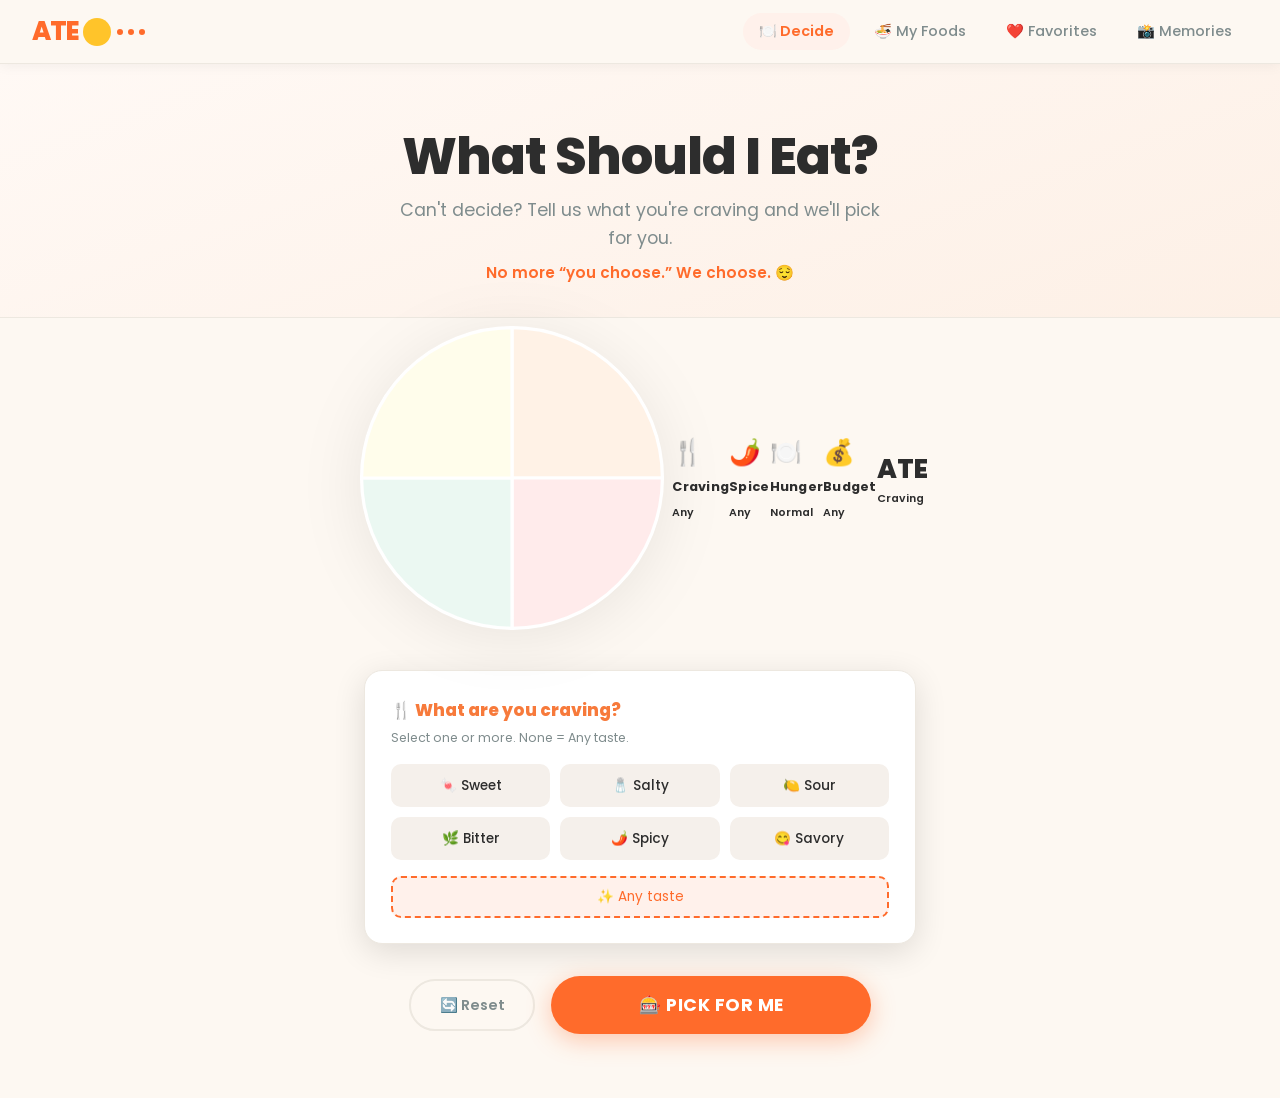
==== commit acffef47: "Update index.html" ====
--- a/index.html
+++ b/index.html
@@ -47,57 +47,60 @@
   <main class="wheel-main" id="wheelMain">
     <div class="wheel-layout">
 
-      <!-- Centered SVG Wheel -->
+      <!-- Centered Wheel Wrap -->
       <div class="wheel-area">
         <div class="pref-wheel-wrap" id="prefWheelWrap">
-          <svg class="pref-wheel-svg" id="prefWheelSvg" viewBox="0 0 400 400" xmlns="http://www.w3.org/2000/svg" aria-label="Preference wheel">
-
-            <!-- ── SLICE 1: CRAVING (top-right, 0-90deg) ── -->
-            <g class="wheel-slice-g" data-section="craving" tabindex="0" role="button" aria-label="Craving preference">
-              <path class="wheel-slice" id="slice-craving"
-                d="M200,200 L200,12 A188,188 0 0,1 388,200 Z"
-                fill="#FFF2E6" stroke="white" stroke-width="4"/>
-              <text class="wheel-emoji" x="300" y="105" text-anchor="middle">&#127860;</text>
-              <text class="wheel-label-txt" x="300" y="127" text-anchor="middle">Craving</text>
-              <text class="wheel-badge-txt" id="badge-craving" x="300" y="147" text-anchor="middle"></text>
-            </g>
-
-            <!-- ── SLICE 2: SPICE (bottom-right, 90-180deg) ── -->
-            <g class="wheel-slice-g" data-section="spice" tabindex="0" role="button" aria-label="Spice preference">
-              <path class="wheel-slice" id="slice-spice"
-                d="M200,200 L388,200 A188,188 0 0,1 200,388 Z"
-                fill="#FFEBEB" stroke="white" stroke-width="4"/>
-              <text class="wheel-emoji" x="300" y="285" text-anchor="middle">&#127798;&#65039;</text>
-              <text class="wheel-label-txt" x="300" y="307" text-anchor="middle">Spice</text>
-              <text class="wheel-badge-txt" id="badge-spice" x="300" y="327" text-anchor="middle"></text>
-            </g>
-
-            <!-- ── SLICE 3: HUNGER (bottom-left, 180-270deg) ── -->
-            <g class="wheel-slice-g" data-section="hunger" tabindex="0" role="button" aria-label="Hunger preference">
-              <path class="wheel-slice" id="slice-hunger"
-                d="M200,200 L200,388 A188,188 0 0,1 12,200 Z"
-                fill="#EBF8F2" stroke="white" stroke-width="4"/>
-              <text class="wheel-emoji" x="100" y="285" text-anchor="middle">&#127869;&#65039;</text>
-              <text class="wheel-label-txt" x="100" y="307" text-anchor="middle">Hunger</text>
-              <text class="wheel-badge-txt" id="badge-hunger" x="100" y="327" text-anchor="middle"></text>
-            </g>
-
-            <!-- ── SLICE 4: BUDGET (top-left, 270-360deg) ── -->
-            <g class="wheel-slice-g" data-section="budget" tabindex="0" role="button" aria-label="Budget preference">
-              <path class="wheel-slice" id="slice-budget"
-                d="M200,200 L12,200 A188,188 0 0,1 200,12 Z"
-                fill="#FFFDEB" stroke="white" stroke-width="4"/>
-              <text class="wheel-emoji" x="100" y="105" text-anchor="middle">&#128176;</text>
-              <text class="wheel-label-txt" x="100" y="127" text-anchor="middle">Budget</text>
-              <text class="wheel-badge-txt" id="badge-budget" x="100" y="147" text-anchor="middle"></text>
-            </g>
-
-            <!-- Cute center hub -->
-            <circle cx="200" cy="200" r="76" fill="white" stroke="#eeebe6" stroke-width="3" class="wheel-hub"/>
-            <text x="200" y="193" text-anchor="middle" class="hub-ate">ATE</text>
-            <text x="200" y="214" text-anchor="middle" class="hub-sub" id="hubSub">&#127860; Craving</text>
-
+          
+          <!-- SVG Only draws the background color path arcs -->
+          <svg class="pref-wheel-svg" id="prefWheelSvg" viewBox="0 0 400 400" xmlns="http://www.w3.org/2000/svg">
+            <path class="wheel-slice" id="slice-craving"
+              d="M200,200 L200,12 A188,188 0 0,1 388,200 Z"
+              fill="#FFF2E6" stroke="white" stroke-width="4"/>
+
+            <path class="wheel-slice" id="slice-spice"
+              d="M200,200 L388,200 A188,188 0 0,1 200,388 Z"
+              fill="#FFEBEB" stroke="white" stroke-width="4"/>
+
+            <path class="wheel-slice" id="slice-hunger"
+              d="M200,200 L200,388 A188,188 0 0,1 12,200 Z"
+              fill="#EBF8F2" stroke="white" stroke-width="4"/>
+
+            <path class="wheel-slice" id="slice-budget"
+              d="M200,200 L12,200 A188,188 0 0,1 200,12 Z"
+              fill="#FFFDEB" stroke="white" stroke-width="4"/>
           </svg>
+
+          <!-- Absolute positioned HTML overlays for pixel-perfect centering of emojis & texts -->
+          <div class="wheel-html-slice craving" data-section="craving" tabindex="0" role="button" aria-label="Craving preference">
+            <span class="wheel-emoji">&#127860;</span>
+            <span class="wheel-label-txt">Craving</span>
+            <span class="wheel-badge-txt" id="badge-craving">Any</span>
+          </div>
+
+          <div class="wheel-html-slice spice" data-section="spice" tabindex="0" role="button" aria-label="Spice preference">
+            <span class="wheel-emoji">&#127798;&#65039;</span>
+            <span class="wheel-label-txt">Spice</span>
+            <span class="wheel-badge-txt" id="badge-spice">Any</span>
+          </div>
+
+          <div class="wheel-html-slice hunger" data-section="hunger" tabindex="0" role="button" aria-label="Hunger preference">
+            <span class="wheel-emoji">&#127869;&#65039;</span>
+            <span class="wheel-label-txt">Hunger</span>
+            <span class="wheel-badge-txt" id="badge-hunger">Normal</span>
+          </div>
+
+          <div class="wheel-html-slice budget" data-section="budget" tabindex="0" role="button" aria-label="Budget preference">
+            <span class="wheel-emoji">&#128176;</span>
+            <span class="wheel-label-txt">Budget</span>
+            <span class="wheel-badge-txt" id="badge-budget">Any</span>
+          </div>
+
+          <!-- Absolute positioned center hub -->
+          <div class="wheel-center-hub">
+            <div class="hub-ate">ATE</div>
+            <div class="hub-sub" id="hubSub">&#127860; Craving</div>
+          </div>
+
         </div>
       </div>
 
--- a/style.css
+++ b/style.css
@@ -1948,198 +1948,194 @@
   animation: spin 1s linear infinite;
   margin: 0 auto 1rem;
 }
-
 /* ============================================================
-   PREFERENCE WHEEL
+   PREFERENCE WHEEL (Centered Layout & Cute Design)
    ============================================================ */
 
 .wheel-main {
-  max-width: 860px;
+  max-width: 600px;
   margin: 0 auto;
   padding: 0 1.5rem 4rem;
 }
 
-.wheel-hint {
-  text-align: center;
-  font-size: .78rem;
-  color: var(--muted);
-  margin-bottom: .75rem;
-  letter-spacing: .03em;
-}
-
-/* Two-column layout: wheel + panel side by side */
+/* Centered layout */
 .wheel-layout {
-  display: grid;
-  grid-template-columns: auto 1fr;
+  display: flex;
+  flex-direction: column;
+  align-items: center;
   gap: 2rem;
-  align-items: center;
-  min-height: 420px;
-}
-
-/* Wheel container */
+  width: 100%;
+}
+
 .wheel-area {
   display: flex;
   flex-direction: column;
   align-items: center;
-}
+  justify-content: center;
+}
+
 .pref-wheel-wrap {
-  width: 340px;
-  height: 340px;
+  width: 320px;
+  height: 320px;
   max-width: 90vw;
-}
+  display: flex;
+  align-items: center;
+  justify-content: center;
+}
+
 .pref-wheel-svg {
   width: 100%;
   height: 100%;
   overflow: visible;
-  filter: drop-shadow(0 6px 24px rgba(0,0,0,.10));
-}
-
-/* Each pie slice group */
+  filter: drop-shadow(0 8px 30px rgba(0,0,0,.08));
+}
+
 .wheel-slice-g {
   cursor: pointer;
   outline: none;
 }
+
 .wheel-slice {
-  transition: filter .22s ease, transform .22s cubic-bezier(.34,1.56,.64,1);
+  transition: filter .25s ease, transform .25s cubic-bezier(.34,1.56,.64,1);
   transform-origin: 200px 200px;
   transform-box: fill-box;
 }
 
-/* Hover & focus */
+/* Slice hover */
 .wheel-slice-g:hover .wheel-slice,
 .wheel-slice-g:focus .wheel-slice {
-  filter: brightness(1.08) drop-shadow(0 0 14px rgba(255,107,43,.3));
-  transform: scale(1.04);
-}
-
-/* Active (selected) slice */
+  filter: brightness(1.04) drop-shadow(0 0 12px rgba(255,107,43,.2));
+  transform: scale(1.035);
+}
+
+/* Active slice border & soft glow */
 .wheel-slice-g.active-slice .wheel-slice {
-  filter: brightness(1.12) drop-shadow(0 0 18px rgba(255,107,43,.45));
-  transform: scale(1.055);
+  filter: brightness(1.06) drop-shadow(0 0 18px rgba(255,107,43,.35));
+  transform: scale(1.05);
   stroke: var(--accent) !important;
-  stroke-width: 5;
-}
-
-/* Text elements on wheel */
+  stroke-width: 4.5;
+}
+
+/* Wheel fonts explicitly styled */
 .wheel-emoji {
-  font-size: 1.55rem;
+  font-size: 1.6rem;
   dominant-baseline: middle;
   pointer-events: none;
   user-select: none;
-  transition: font-size .2s;
-}
-.wheel-slice-g:hover .wheel-emoji { font-size: 1.85rem; }
-.wheel-slice-g.active-slice .wheel-emoji { font-size: 1.9rem; }
+  transition: transform .2s ease;
+}
+.wheel-slice-g:hover .wheel-emoji {
+  transform: scale(1.15);
+}
 
 .wheel-label-txt {
-  font-family: var(--font);
-  font-size: .72rem;
+  font-family: 'Poppins', -apple-system, sans-serif !important;
+  font-size: .8rem;
   font-weight: 700;
-  fill: #5a4a3a;
+  fill: #4a3c31;
   pointer-events: none;
   user-select: none;
-  letter-spacing: .03em;
-  transition: font-size .2s, fill .2s;
-}
-.wheel-slice-g:hover .wheel-label-txt,
-.wheel-slice-g.active-slice .wheel-label-txt {
-  font-size: .82rem;
-  fill: #2d2d2d;
+  letter-spacing: .02em;
 }
 
 .wheel-badge-txt {
-  font-family: var(--font);
-  font-size: .62rem;
+  font-family: 'Poppins', -apple-system, sans-serif !important;
+  font-size: .68rem;
   font-weight: 600;
   fill: var(--accent);
   pointer-events: none;
   user-select: none;
 }
 
-/* Center hub */
-.wheel-hub { transition: r .2s; }
+/* Hub */
+.wheel-hub {
+  fill: #ffffff;
+  stroke: #eeebe6;
+  stroke-width: 4;
+}
 .hub-ate {
-  font-family: var(--font);
-  font-size: 1.6rem;
+  font-family: 'Poppins', -apple-system, sans-serif !important;
+  font-size: 1.65rem;
   font-weight: 800;
   fill: var(--accent);
   dominant-baseline: middle;
   user-select: none;
 }
 .hub-sub {
-  font-family: var(--font);
-  font-size: .62rem;
+  font-family: 'Poppins', -apple-system, sans-serif !important;
+  font-size: .68rem;
+  font-weight: 600;
   fill: var(--muted);
   dominant-baseline: middle;
   user-select: none;
 }
 
-/* Options panel (right side) */
+/* Options panel (Centered below) */
 .wheel-panel-area {
-  min-height: 240px;
-  display: flex;
-  align-items: flex-start;
-}
-
-.panel-default {
-  display: flex;
-  align-items: center;
-  justify-content: center;
   width: 100%;
-  height: 240px;
-}
-.panel-default-msg {
-  color: var(--muted);
-  font-size: .95rem;
-  text-align: center;
-  line-height: 1.8;
-  opacity: .7;
+  min-height: 200px;
 }
 
 .options-panel {
   width: 100%;
   background: var(--card);
   border-radius: var(--radius);
-  padding: 1.5rem;
+  padding: 1.6rem;
   box-shadow: var(--shadow-lg);
   border: 1px solid var(--border);
-  animation: panelSlideIn .22s cubic-bezier(.34,1.56,.64,1);
-}
-
-@keyframes panelSlideIn {
-  from { opacity: 0; transform: translateX(-10px) scale(.97); }
-  to   { opacity: 1; transform: translateX(0) scale(1); }
+  box-sizing: border-box;
+  animation: panelPop .25s cubic-bezier(.34,1.56,.64,1);
+}
+
+@keyframes panelPop {
+  from { opacity: 0; transform: translateY(12px) scale(.98); }
+  to   { opacity: 1; transform: translateY(0) scale(1); }
 }
 
 .panel-title {
-  font-size: 1rem;
+  font-family: 'Poppins', -apple-system, sans-serif;
+  font-size: 1.05rem;
   font-weight: 800;
   margin-bottom: .3rem;
 }
-.panel-hint { font-size: .78rem; color: var(--muted); margin-bottom: .9rem; display: block; }
-
-/* Colour accent per panel */
-.craving-color { color: #e07a40; }
-.spice-color   { color: #d94040; }
-.hunger-color  { color: #2a9d60; }
-.budget-color  { color: #c49a00; }
-
-/* Action row */
+.panel-hint {
+  font-family: 'Poppins', -apple-system, sans-serif;
+  font-size: .78rem;
+  color: var(--muted);
+  margin-bottom: 1rem;
+  display: block;
+}
+
+.craving-color { color: #f77a3b; }
+.spice-color   { color: #e54d4d; }
+.hunger-color  { color: #27ae60; }
+.budget-color  { color: #d4a317; }
+
+/* Actions */
 .wheel-action-row {
   display: flex;
   gap: 1rem;
   align-items: center;
-  margin-top: 1.5rem;
-  flex-wrap: wrap;
-}
-
-/* ── Slot overlay: show wheel blurred behind popup ── */
+  justify-content: center;
+  margin-top: 2rem;
+  width: 100%;
+}
+.wheel-action-row .reset-btn {
+  padding: .85rem 1.8rem;
+  font-weight: 600;
+}
+.wheel-action-row .pick-btn {
+  flex: 1;
+  max-width: 320px;
+}
+
+/* Slot Machine Background blur overlay */
 .slot-overlay {
   position: fixed;
   inset: 0;
-  background: rgba(20, 10, 0, 0.55);
-  backdrop-filter: blur(3px);
-  z-index: 200;
+  background: rgba(26, 13, 3, 0.65);
+  backdrop-filter: blur(8px);
+  z-index: 300;
   display: none;
   align-items: center;
   justify-content: center;
@@ -2153,22 +2149,27 @@
   pointer-events: none;
 }
 .slot-wheel-bg svg {
-  width: min(340px, 80vw);
-  height: min(340px, 80vw);
+  width: 320px;
+  height: 320px;
   opacity: .35;
-  filter: blur(4px) brightness(.75);
-}
-
-/* ── Responsive: stack on mobile ── */
-@media (max-width: 600px) {
-  .wheel-layout {
-    grid-template-columns: 1fr;
-    justify-items: center;
-    gap: 1.25rem;
-    min-height: unset;
+  filter: blur(3px) brightness(.8);
+}
+
+@media (max-width: 480px) {
+  .pref-wheel-wrap {
+    width: 280px;
+    height: 280px;
   }
-  .pref-wheel-wrap { width: 300px; height: 300px; }
-  .wheel-panel-area { width: 100%; }
-  .wheel-action-row { flex-direction: column; }
-  .pick-btn { width: 100%; text-align: center; }
-}
+  .wheel-action-row {
+    flex-direction: column-reverse;
+    gap: .75rem;
+  }
+  .wheel-action-row .pick-btn {
+    width: 100%;
+    max-width: unset;
+  }
+  .wheel-action-row .reset-btn {
+    width: 100%;
+    box-sizing: border-box;
+  }
+}
